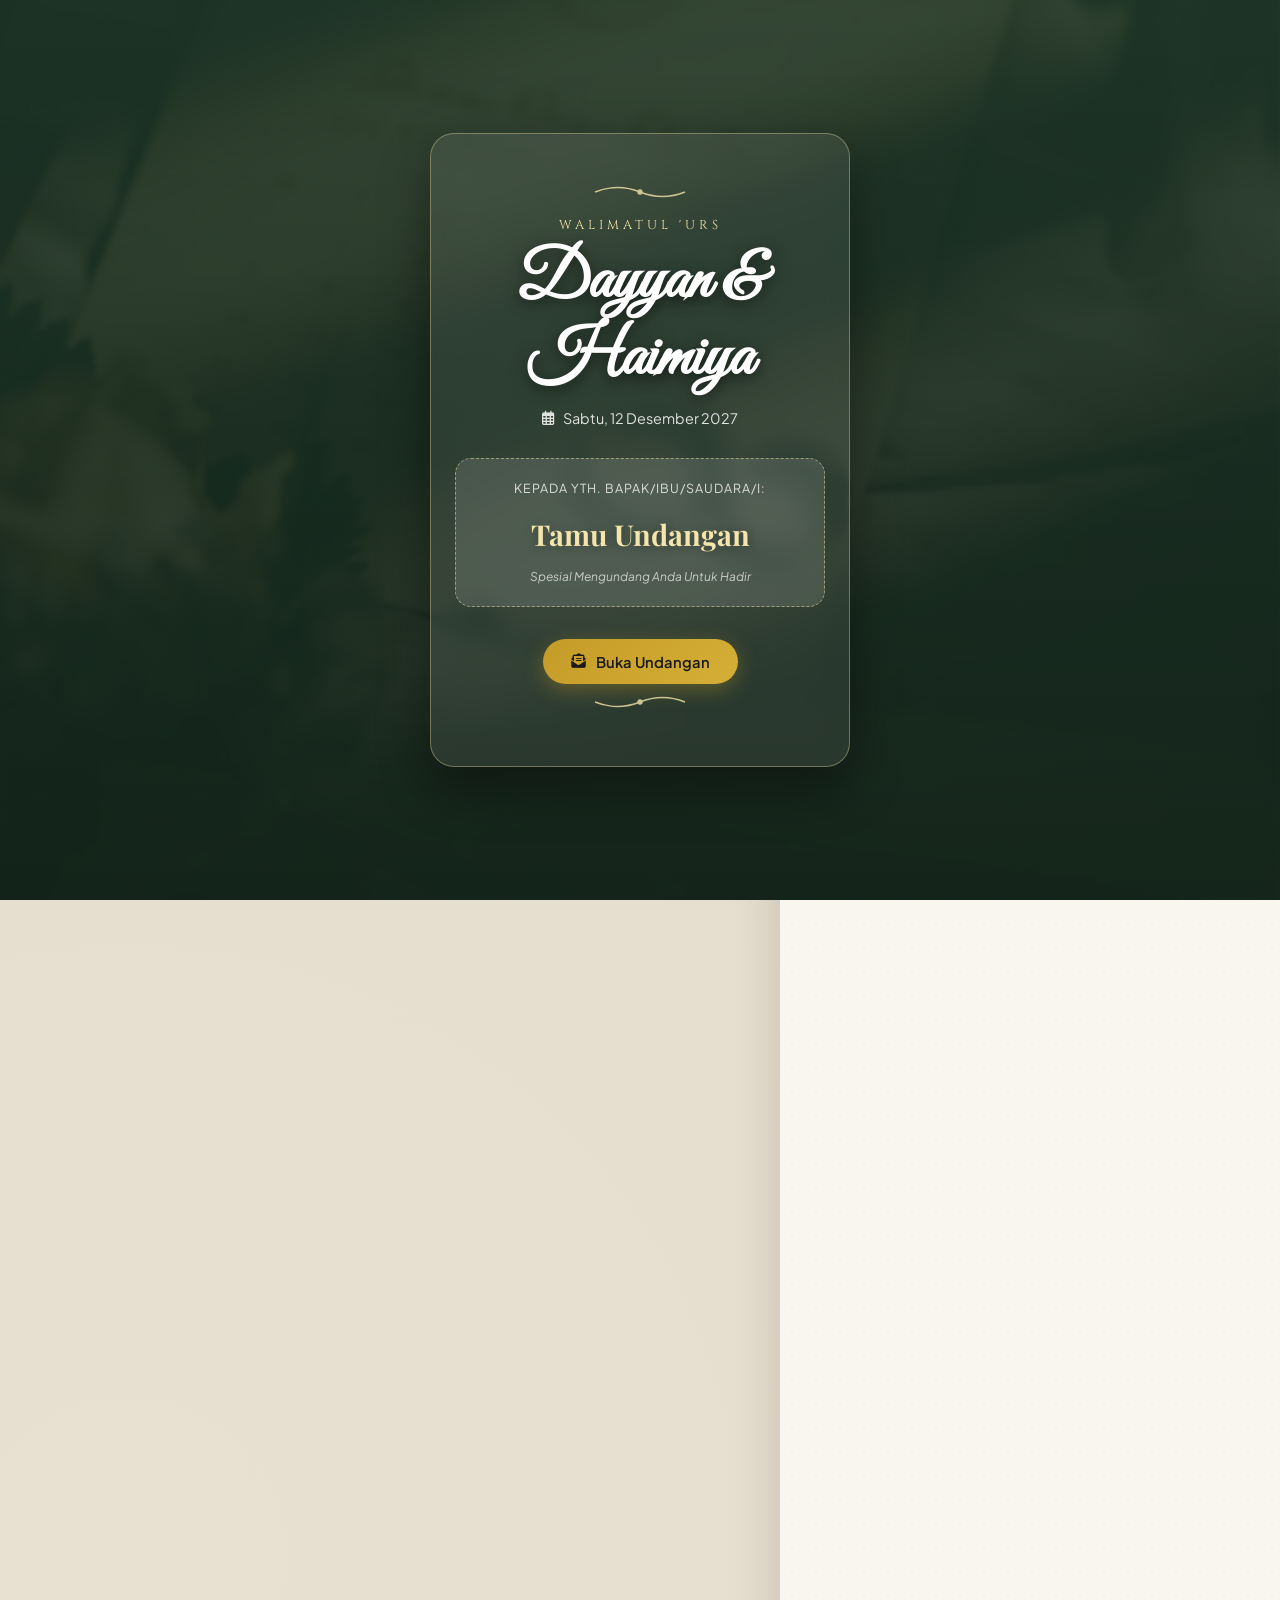
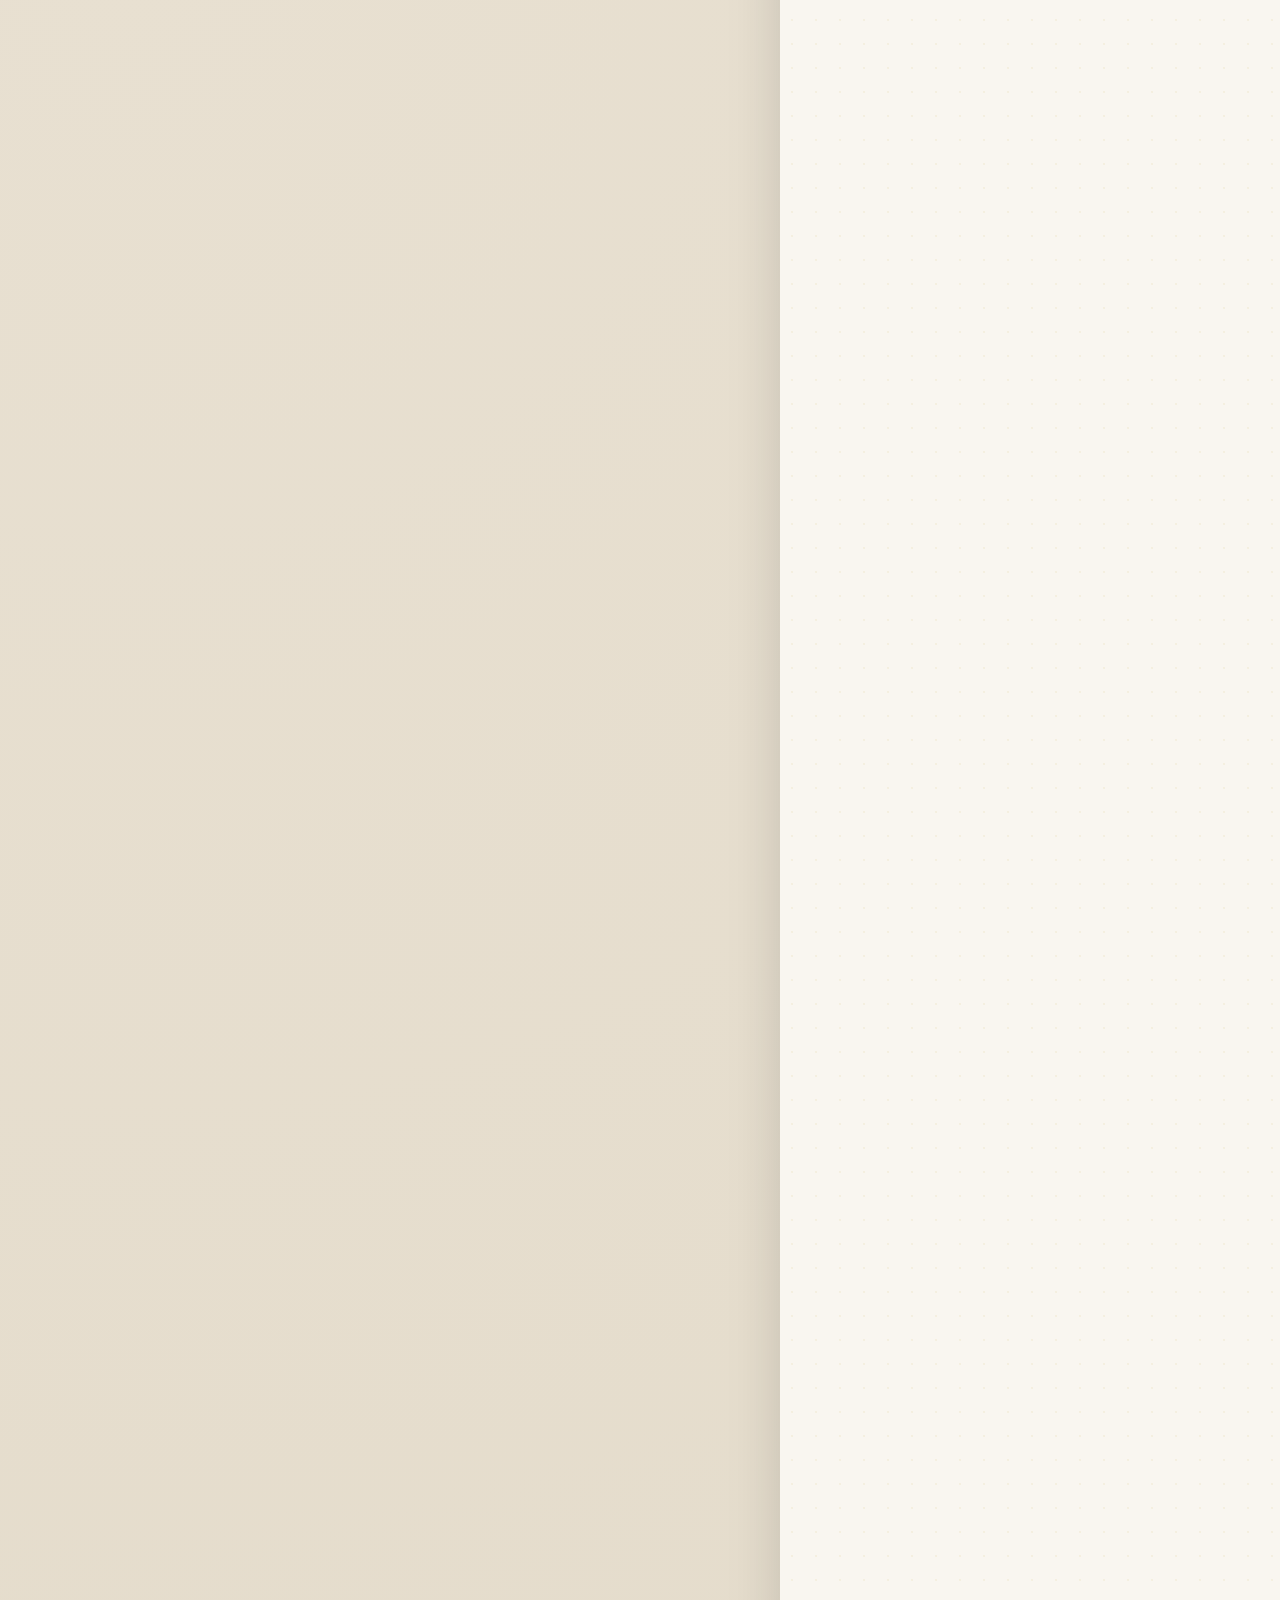
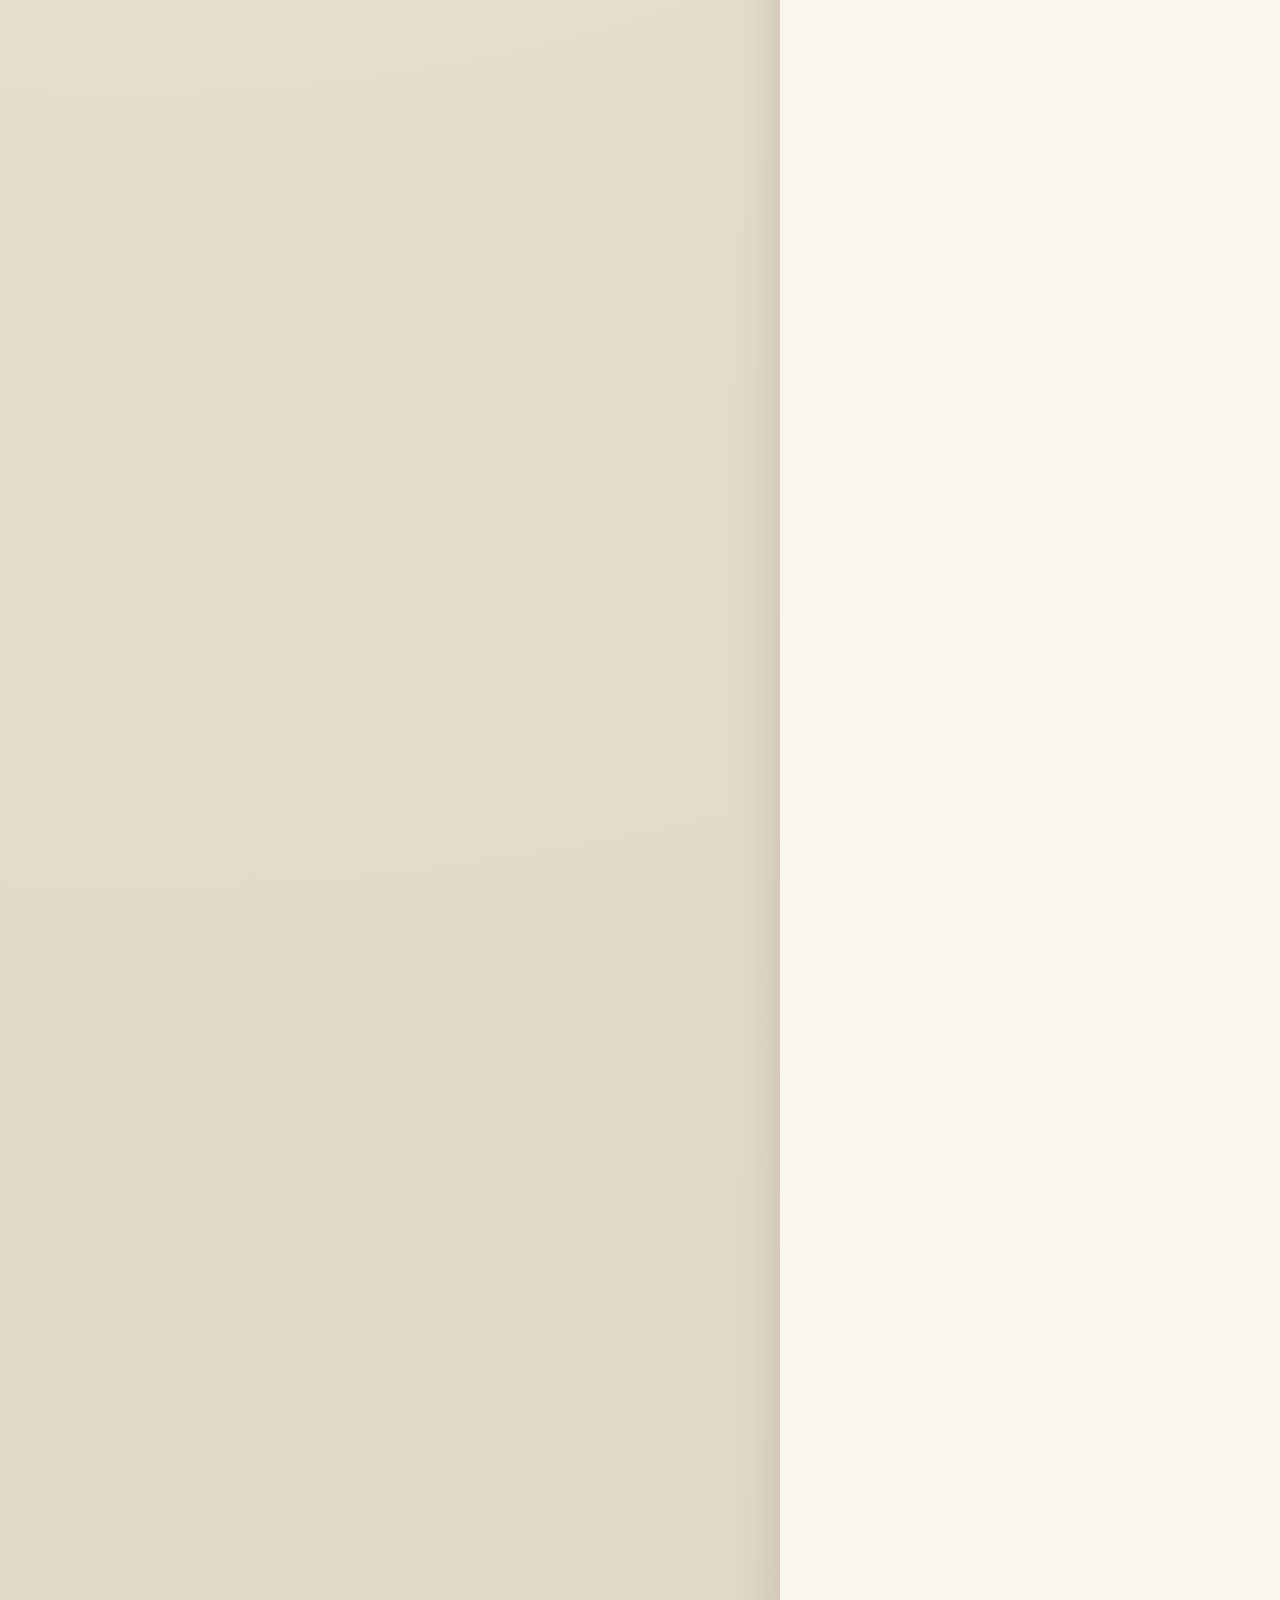
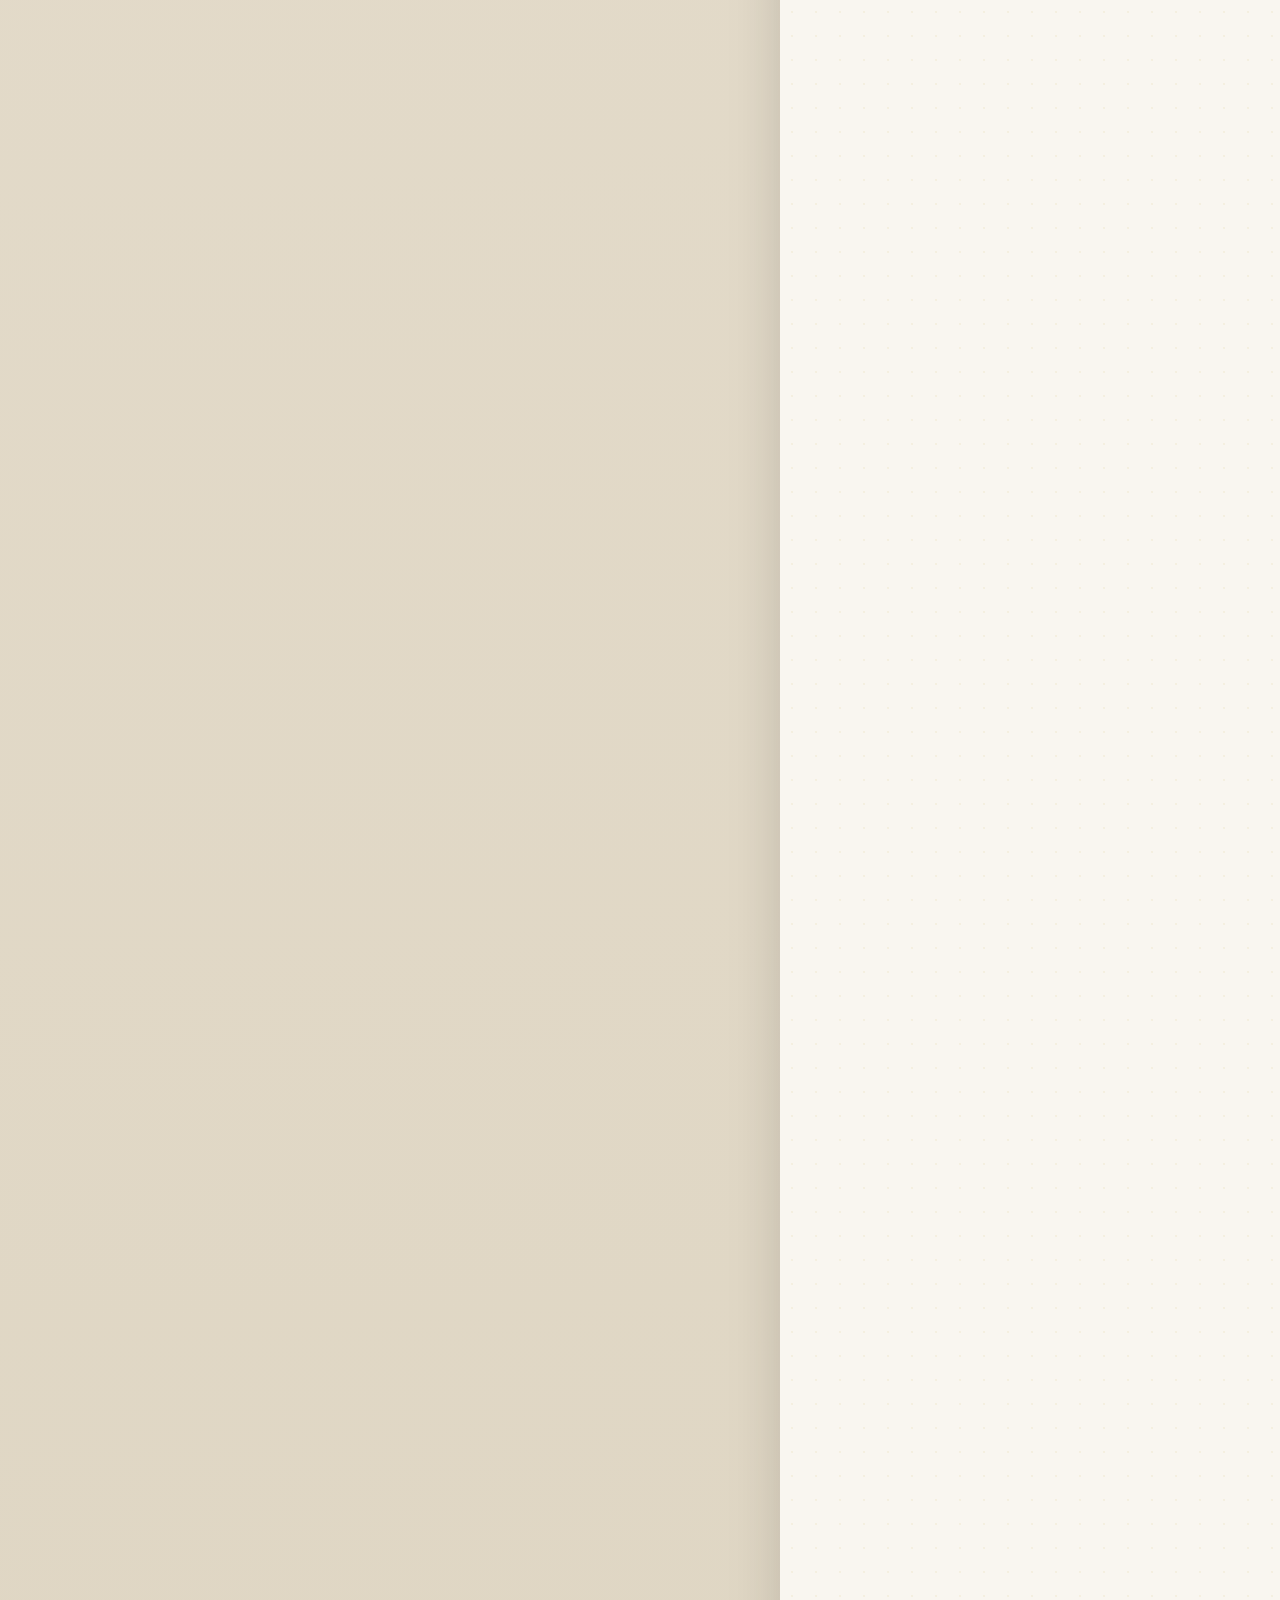
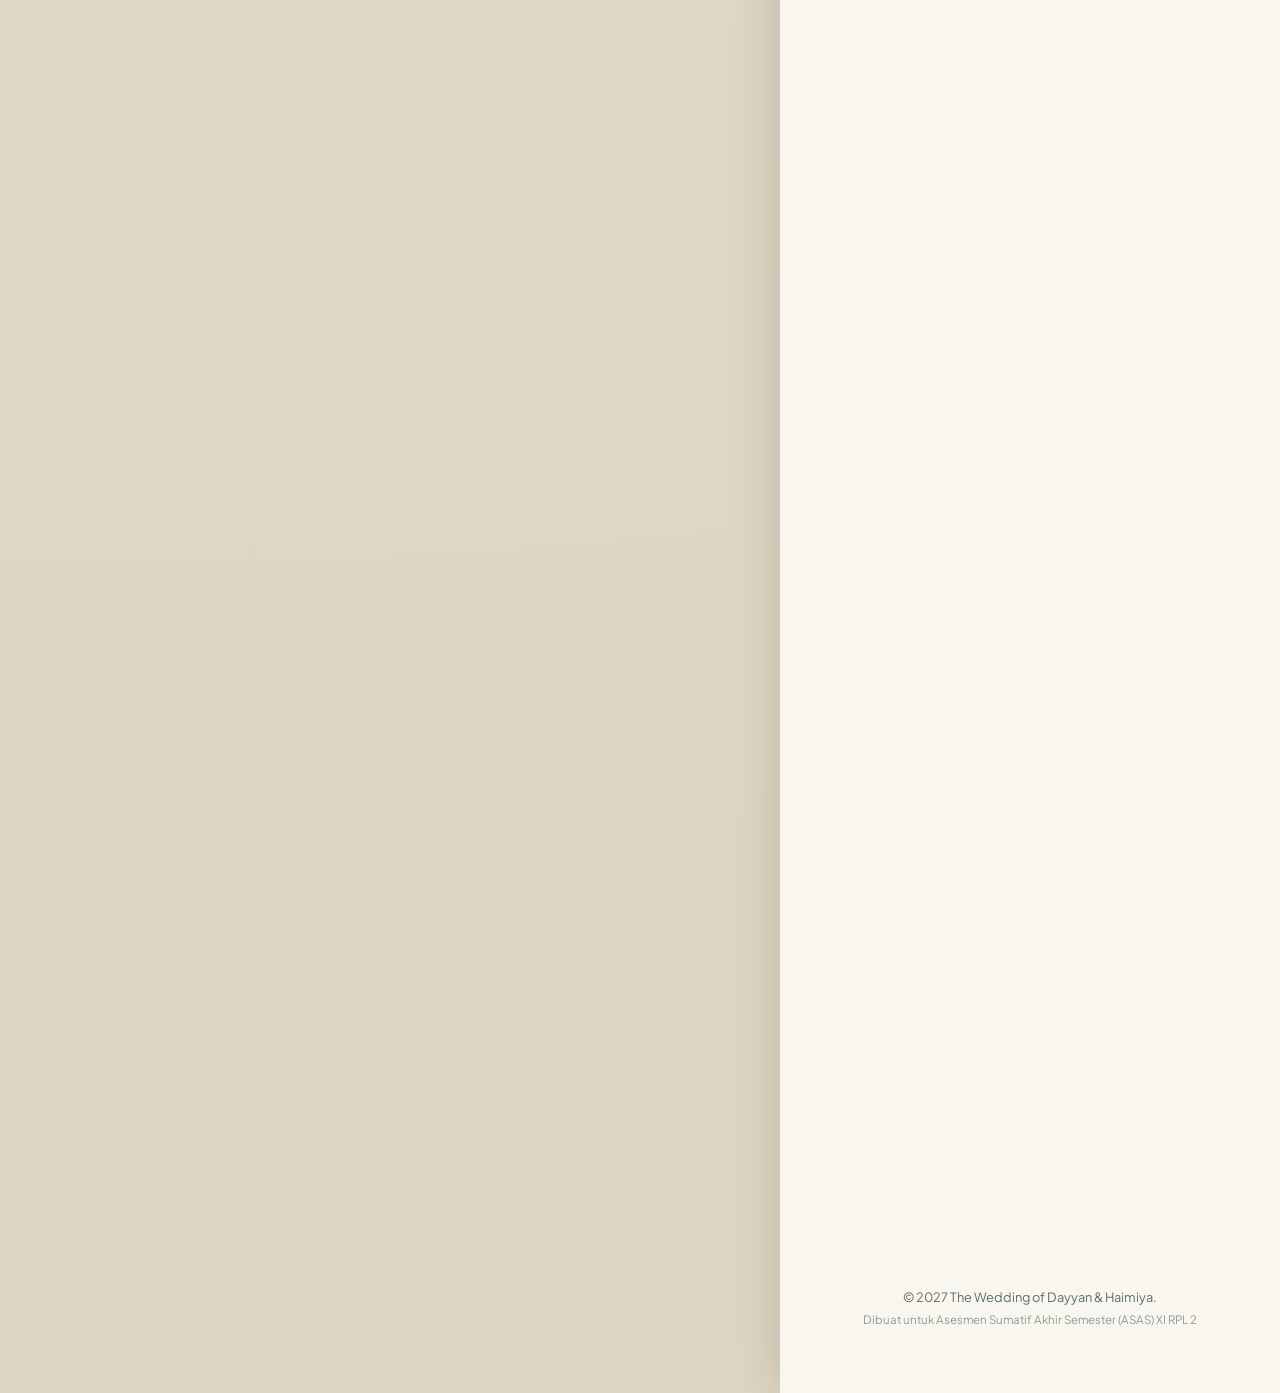
==== index.html @ 53684c76 "feat(html): migrasi index.html ke root, perbaikan sintaks komentar head, sinkronisasi nama mempelai " ====
<!DOCTYPE html>
<html lang="id">
<head>
  <meta charset="UTF-8">
  <meta name="viewport" content="width=device-width, initial-scale=1.0, maximum-scale=5.0">
  <meta name="description" content="Undangan Pernikahan Digital Dayyan & Haimiya - Sabtu, 12 Desember 2027">
  <meta name="theme-color" content="#2D4A3E">
  <meta property="og:type" content="website">
  <meta property="og:title" content="The Wedding of Dayyan & Haimiya">
  <meta property="og:description" content="Tanpa mengurangi rasa hormat, kami mengundang Bapak/Ibu/Saudara/i untuk menghadiri pernikahan kami.">
  <meta property="og:image" content="images/couple.jpg">

  <title>The Wedding of Dayyan & Haimiya</title>

  <!-- Google Fonts -->
  <link rel="preconnect" href="https://fonts.googleapis.com">
  <link rel="preconnect" href="https://fonts.gstatic.com" crossorigin>
  <link href="https://fonts.googleapis.com/css2?family=Cinzel:wght@500;600;700;800&family=Great+Vibes&family=Playfair+Display:ital,wght@0,400;0,600;0,700;1,400&family=Plus+Jakarta+Sans:wght@300;400;500;600;700&display=swap" rel="stylesheet">
  <link rel="stylesheet" href="https://cdnjs.cloudflare.com/ajax/libs/font-awesome/6.5.1/css/all.min.css" integrity="sha512-DTOQO9RWCH3ppGqcWaEA1BIZOC6xxalwEsw9c2QQeAIftl+Vegovlnee1c9QX4TctnWMn13TZye+giMm8e2LwA==" crossorigin="anonymous" referrerpolicy="no-referrer" />

  <link rel="stylesheet" href="style.css">
</head>
<body class="no-scroll">

  <!-- Background Music with Multiple Sources for Maximum Compatibility -->
  <audio id="bg-music" preload="auto" loop>
    <source src="audio/I Need a Love Story.mp3" type="audio/mpeg">
    <source src="audio/wedding-song.mp3" type="audio/mpeg">
  </audio>
  <button id="music-toggle" class="floating-music-btn" aria-label="Toggle Musik Latar" title="Putar / Hentikan Musik">
    <div class="music-disc" id="music-disc">
      <i class="fa-solid fa-compact-disc disc-icon"></i>
    </div>
    <span class="music-status-icon"><i class="fa-solid fa-play" id="music-icon-state"></i></span>
  </button>

  <div id="toast" class="toast-container" role="alert" aria-live="polite">
    <div class="toast-content">
      <i class="fa-solid fa-circle-check toast-icon"></i>
      <span id="toast-message">Nomor rekening berhasil disalin!</span>
    </div>
  </div>

  <section id="hero-cover" class="hero-cover">
    <div class="hero-cover-overlay"></div>
    <div class="hero-cover-content">
      <div class="floral-ornament top-ornament">
        <svg viewBox="0 0 100 20" class="ornament-svg">
          <path d="M0,10 Q25,0 50,10 Q75,20 100,10" fill="none" stroke="currentColor" stroke-width="1.5" />
          <circle cx="50" cy="10" r="3" fill="currentColor" />
        </svg>
      </div>

      <p class="hero-subtitle">WALIMATUL 'URS</p>
      <h1 class="hero-title">Dayyan &amp; Haimiya</h1>
      <p class="hero-date"><i class="fa-regular fa-calendar-days"></i> Sabtu, 12 Desember 2027</p>

      <div class="guest-card">
        <p class="guest-label">Kepada Yth. Bapak/Ibu/Saudara/i:</p>
        <!-- NAMA TAMU -->
        <div class="guest-name-wrapper">
          <h2 id="guest-name" class="guest-name">Tamu Undangan</h2>
        </div>
        <p class="guest-note">Spesial Mengundang Anda Untuk Hadir</p>
      </div>

      <button id="btn-open-invitation" class="btn-primary pulse-btn">
        <i class="fa-solid fa-envelope-open-text"></i>
        <span>Buka Undangan</span>
      </button>

      <div class="floral-ornament bottom-ornament">
        <svg viewBox="0 0 100 20" class="ornament-svg">
          <path d="M0,10 Q25,20 50,10 Q75,0 100,10" fill="none" stroke="currentColor" stroke-width="1.5" />
          <circle cx="50" cy="10" r="3" fill="currentColor" />
        </svg>
      </div>
    </div>
  </section>

  <div class="main-layout">
    
    <!-- DESKTOP BACKGROUND DECORATION -->
    <aside class="desktop-side-banner" aria-hidden="true">
      <div class="side-banner-content">
        <span class="banner-badge">Official Invitation</span>
        <h2>Dayyan &amp; Haimiya</h2>
        <p class="banner-quote">"Dan di antara tanda-tanda kebesaran-Nya ialah Dia menciptakan pasangan-pasangan untukmu dari jenismu sendiri..."</p>
        <div class="banner-date">12 . 12 . 2027</div>
      </div>
    </aside>

    <main class="invitation-container" id="invitation-app">

      <section class="section intro-section animate-on-scroll" id="intro">
        <div class="card-glass intro-card text-center">
          <div class="badge-pill">The Wedding Celebration</div>
          <h2 class="couple-display-title">Dayyan &amp; Haimiya</h2>
          <div class="couple-main-photo-frame">
            <img src="images/couple.jpg" alt="Dayyan dan Haimiya" class="couple-main-photo" loading="lazy">
          </div>
          <p class="intro-date">Sabtu, 12 Desember 2027 &bull; Bandung, Jawa Barat</p>
        </div>
      </section>

      <section class="section quran-section animate-on-scroll" id="quote">
        <div class="card-glass text-center">
          <div class="bismillah-svg">
            <svg viewBox="0 0 400 80" class="svg-bismillah">
              <text x="50%" y="55%" text-anchor="middle" font-family="'Cinzel', serif" font-size="28" fill="currentColor">بِسْمِ اللَّهِ الرَّحْمَٰنِ الرَّحِيمِ</text>
            </svg>
          </div>
          <blockquote class="quran-quote">
            "Dan di antara tanda-tanda (kebesaran)-Nya ialah Dia menciptakan pasangan-pasangan untukmu dari jenismu sendiri, agar kamu cenderung dan merasa tenteram kepadanya, dan Dia menjadikan di antaramu rasa kasih dan sayang. Sungguh, pada yang demikian itu benar-benar terdapat tanda-tanda bagi kaum yang berpikir."
          </blockquote>
          <cite class="quran-surah">&mdash; QS. Ar-Rum: 21 &mdash;</cite>
        </div>
      </section>

      <!-- ==========================================
           PROFIL MEMPELAI (THE COUPLE)
      =========================================== -->
      <section class="section couple-section animate-on-scroll" id="couple">
        <div class="section-heading text-center">
          <span class="sub-heading">Mempelai Berbahagia</span>
          <h2 class="section-title">Groom &amp; Bride</h2>
          <div class="gold-divider"><span>❤</span></div>
          <p class="section-desc">Dengan memohon rahmat dan ridho Allah SWT, kami bermaksud menyelenggarakan pernikahan kami:</p>
        </div>

        <div class="couple-cards-wrapper">
          <!-- MEMPELAI PRIA -->
          <div class="card-glass couple-profile-card animate-on-scroll">
            <div class="profile-photo-circle">
              <img src="images/groom.jpg" alt="Dayyan Nafi Zafir Rusman" loading="lazy">
            </div>
            <h3 class="profile-name">Dayyan Nafi Zafir Rusman</h3>
            <p class="profile-parents">
              Putra sulung dari:<br>
              <strong>Bpk. Bambang Hermawan</strong> &amp;<br>
              <strong>Ibu Sri Wahyuni</strong>
            </p>
            <a href="https://instagram.com" target="_blank" rel="noopener noreferrer" class="social-link" title="Instagram Groom">
              <i class="fa-brands fa-instagram"></i> @dayyanpratama
            </a>
          </div>

          <!-- DIVIDER AMPERSAND -->
          <div class="couple-ampersand">&amp;</div>

          <!-- MEMPELAI WANITA -->
          <div class="card-glass couple-profile-card animate-on-scroll">
            <div class="profile-photo-circle">
              <img src="images/bride.jpg" alt="Haimiya Mio" loading="lazy">
            </div>
            <h3 class="profile-name">Haimiya Mio</h3>
            <p class="profile-parents">
              Putri kedua dari:<br>
              <strong>Bpk. Irwan Santoso</strong> &amp;<br>
              <strong>Ibu Maya Lestari</strong>
            </p>
            <a href="https://instagram.com" target="_blank" rel="noopener noreferrer" class="social-link" title="Instagram Bride">
              <i class="fa-brands fa-instagram"></i> @haimiya_mio
            </a>
          </div>
        </div>
      </section>

      <!-- ===============================================================
           FITUR 2: INFORMASI ACARA & HITUNG MUNDUR (COUNTDOWN TIMER)
      ================================================================ -->
      <section class="section event-section animate-on-scroll" id="event">
        <div class="section-heading text-center">
          <span class="sub-heading">Save The Date</span>
          <h2 class="section-title">Rangkaian Acara</h2>
          <div class="gold-divider"><span>❖</span></div>
          <p class="section-desc">Insya Allah acara pernikahan kami akan diselenggarakan pada:</p>
        </div>

        <!-- COUNTDOWN TIMER CONTAINER -->
        <div class="countdown-container card-glass animate-on-scroll">
          <p class="countdown-heading"><i class="fa-regular fa-clock"></i> Menghitung Hari Menuju Hari Bahagia</p>
          <div class="countdown-grid" id="countdown-timer" data-target-date="2027-12-12T08:00:00+07:00">
            <div class="countdown-box">
              <span class="countdown-number" id="days">00</span>
              <span class="countdown-label">Hari</span>
            </div>
            <div class="countdown-box">
              <span class="countdown-number" id="hours">00</span>
              <span class="countdown-label">Jam</span>
            </div>
            <div class="countdown-box">
              <span class="countdown-number" id="minutes">00</span>
              <span class="countdown-label">Menit</span>
            </div>
            <div class="countdown-box">
              <span class="countdown-number" id="seconds">00</span>
              <span class="countdown-label">Detik</span>
            </div>
          </div>
          <!-- BUTTON SIMPAN KE KALENDER -->
          <div class="calendar-actions">
            <a id="btn-google-calendar" href="https://calendar.google.com/calendar/render?action=TEMPLATE&text=The+Wedding+of+Dayyan+%26+Haimiya&dates=20271212T010000Z/20271212T080000Z&details=Undangan+Pernikahan+Dayyan+dan+Haimiya+Mio.+Bertempat+di+Grand+Ballroom+Grand+Pacific+Hotel,+Bandung.&location=Grand+Pacific+Hotel,+Bandung" target="_blank" rel="noopener noreferrer" class="btn-secondary">
              <i class="fa-brands fa-google"></i> Simpan ke Google Calendar
            </a>
            <button id="btn-ics-calendar" class="btn-outline">
              <i class="fa-regular fa-calendar-plus"></i> Unduh File Kalender (.ics)
            </button>
          </div>
        </div>

        <!-- EVENT CARDS (AKAD & RESEPSI) -->
        <div class="event-cards-grid">
          <!-- AKAD NIKAH -->
          <div class="card-glass event-card animate-on-scroll">
            <div class="event-badge"><i class="fa-solid fa-ring"></i> Akad Nikah</div>
            <div class="event-time-row">
              <div class="event-day-box">
                <span class="day-name">SABTU</span>
                <span class="day-number">12</span>
                <span class="day-month">DESEMBER 2027</span>
              </div>
            </div>
            <div class="event-detail-item">
              <i class="fa-regular fa-clock"></i>
              <p>Pukul 08.00 - 10.00 WIB</p>
            </div>
            <div class="event-detail-item">
              <i class="fa-solid fa-location-dot"></i>
              <div>
                <strong>Masjid Agung Al-Ukhuwah</strong>
                <p>Jl. Wastukencana No. 27, Babakan Ciamis, Sumur Bandung, Kota Bandung</p>
              </div>
            </div>
            <div class="event-tag">Khusus Keluarga &amp; Tamu Terdekat</div>
          </div>

          <!-- RESEPSI PERNIKAHAN -->
          <div class="card-glass event-card animate-on-scroll">
            <div class="event-badge highlight"><i class="fa-solid fa-champagne-glasses"></i> Resepsi Pernikahan</div>
            <div class="event-time-row">
              <div class="event-day-box">
                <span class="day-name">SABTU</span>
                <span class="day-number">12</span>
                <span class="day-month">DESEMBER 2027</span>
              </div>
            </div>
            <div class="event-detail-item">
              <i class="fa-regular fa-clock"></i>
              <p>Pukul 11.00 - 15.00 WIB</p>
            </div>
            <div class="event-detail-item">
              <i class="fa-solid fa-location-dot"></i>
              <div>
                <strong>Grand Ballroom Grand Pacific Hotel</strong>
                <p>Jl. Pasir Kaliki No. 100, Pasir Kaliki, Cicendo, Kota Bandung</p>
              </div>
            </div>
            <div class="event-tag">Sesi Terbuka Untuk Seluruh Tamu Undangan</div>
          </div>
        </div>
      </section>

      <!-- ===============================================================
           FITUR 3: NAVIGASI LOKASI GOOGLE MAPS
      ================================================================ -->
      <section class="section maps-section animate-on-scroll" id="location">
        <div class="section-heading text-center">
          <span class="sub-heading">Denah &amp; Arah</span>
          <h2 class="section-title">Lokasi Acara</h2>
          <div class="gold-divider"><span>📍</span></div>
          <p class="section-desc">Grand Pacific Hotel Bandung</p>
        </div>

        <div class="card-glass map-wrapper animate-on-scroll">
          <div class="map-responsive-container">
            <iframe 
              src="https://www.google.com/maps/embed?pb=!1m18!1m12!1m3!1d3960.898863695277!2d107.59918737499645!3d-6.902700593096606!2m3!1f0!2f0!3f0!3m2!1i1024!2i768!4f13.1!3m3!1m2!1s0x2e68e64177b94963%3A0xe543e573a65499bc!2sGrand%20Pacific%20Hotel%20Bandung!5e0!3m2!1sid!2sid!4v1700000000000!5m2!1sid!2sid" 
              width="100%" 
              height="300" 
              style="border:0;" 
              allowfullscreen="" 
              loading="lazy" 
              referrerpolicy="no-referrer-when-downgrade"
              title="Peta Lokasi Pernikahan Dayyan & Haimiya">
            </iframe>
          </div>
          <div class="map-button-group text-center">
            <a href="https://maps.google.com/?q=Grand+Pacific+Hotel+Bandung" target="_blank" rel="noopener noreferrer" class="btn-primary">
              <i class="fa-solid fa-map-location-dot"></i> Buka Google Maps Langsung
            </a>
            <p class="map-notice"><i class="fa-solid fa-circle-info"></i> Tersedia area parkir luas dan layanan valet di lokasi gedung.</p>
          </div>
        </div>
      </section>

      <!-- ===============================================================
           FITUR 4: GALERI FOTO & SCROLL ANIMATION + LIGHTBOX
      ================================================================ -->
      <section class="section gallery-section animate-on-scroll" id="gallery">
        <div class="section-heading text-center">
          <span class="sub-heading">Momen Bahagia Kami</span>
          <h2 class="section-title">Galeri Foto</h2>
          <div class="gold-divider"><span>📸</span></div>
          <p class="section-desc">Koleksi potret perjalanan kasih kami berdua</p>
        </div>

        <!-- GALLERY GRID (MINIMAL 4 FOTO, KITA SEDIAKAN 6 FOTO ESTETIK) -->
        <div class="gallery-grid">
          <div class="gallery-item animate-on-scroll" data-index="0" data-caption="Pertemuan awal yang penuh makna">
            <img src="images/gallery1.jpg" alt="Galeri Foto 1" loading="lazy">
            <div class="gallery-overlay"><i class="fa-solid fa-magnifying-glass-plus"></i></div>
          </div>
          <div class="gallery-item animate-on-scroll" data-index="1" data-caption="Tawa ceria bersama di bawah langit senja">
            <img src="images/gallery2.jpg" alt="Galeri Foto 2" loading="lazy">
            <div class="gallery-overlay"><i class="fa-solid fa-magnifying-glass-plus"></i></div>
          </div>
          <div class="gallery-item animate-on-scroll" data-index="2" data-caption="Menjalin komitmen menuju masa depan bersama">
            <img src="images/gallery3.jpg" alt="Galeri Foto 3" loading="lazy">
            <div class="gallery-overlay"><i class="fa-solid fa-magnifying-glass-plus"></i></div>
          </div>
          <div class="gallery-item animate-on-scroll" data-index="3" data-caption="Hari bahagia di pelataran kenangan indah">
            <img src="images/gallery4.jpg" alt="Galeri Foto 4" loading="lazy">
            <div class="gallery-overlay"><i class="fa-solid fa-magnifying-glass-plus"></i></div>
          </div>
          <div class="gallery-item animate-on-scroll" data-index="4" data-caption="Saling melengkapi dalam setiap langkah cita">
            <img src="images/gallery5.jpg" alt="Galeri Foto 5" loading="lazy">
            <div class="gallery-overlay"><i class="fa-solid fa-magnifying-glass-plus"></i></div>
          </div>
          <div class="gallery-item animate-on-scroll" data-index="5" data-caption="Menuju ikrar suci pernikahan seumur hidup">
            <img src="images/gallery6.jpg" alt="Galeri Foto 6" loading="lazy">
            <div class="gallery-overlay"><i class="fa-solid fa-magnifying-glass-plus"></i></div>
          </div>
        </div>
      </section>

      <!-- LIGHTBOX MODAL POPUP -->
      <div id="lightbox" class="lightbox-modal" aria-hidden="true" role="dialog">
        <button id="lightbox-close" class="lightbox-close-btn" aria-label="Tutup Galeri">&times;</button>
        <button id="lightbox-prev" class="lightbox-nav-btn prev" aria-label="Foto Sebelumnya">&#10094;</button>
        <button id="lightbox-next" class="lightbox-nav-btn next" aria-label="Foto Selanjutnya">&#10095;</button>
        <div class="lightbox-content">
          <img id="lightbox-img" src="" alt="Pratinjau Foto Galeri">
          <p id="lightbox-caption" class="lightbox-caption"></p>
          <div id="lightbox-counter" class="lightbox-counter">1 / 6</div>
        </div>
      </div>

      <!-- ===============================================================
           FITUR 3: AMPLOP DIGITAL / TANDA KASIH (COPY TO CLIPBOARD)
      ================================================================ -->
      <section class="section gift-section animate-on-scroll" id="gift">
        <div class="section-heading text-center">
          <span class="sub-heading">Tanda Kasih</span>
          <h2 class="section-title">Amplop Digital</h2>
          <div class="gold-divider"><span>🎁</span></div>
          <p class="section-desc">Doa restu Anda merupakan karunia terindah bagi kami. Namun jika Anda ingin memberikan hadiah, kami menyediakan amplop digital di bawah ini:</p>
        </div>

        <div class="gift-cards-container">
          <!-- REKENING BANK BCA -->
          <div class="card-glass bank-card animate-on-scroll">
            <div class="bank-header">
              <span class="bank-name">BANK BCA</span>
              <i class="fa-solid fa-credit-card bank-icon"></i>
            </div>
            <div class="bank-body">
              <div class="account-number-wrapper">
                <span class="account-label">Nomor Rekening:</span>
                <span class="account-number" id="acc-bca">7720183921</span>
              </div>
              <p class="account-holder">a.n. Dayyan Nafi Zafir Rusman</p>
              <button class="btn-copy" data-clipboard-target="#acc-bca" data-label="Rekening BCA">
                <i class="fa-regular fa-copy"></i> Salin Nomor Rekening
              </button>
            </div>
          </div>

          <!-- REKENING BANK MANDIRI -->
          <div class="card-glass bank-card animate-on-scroll">
            <div class="bank-header">
              <span class="bank-name">BANK MANDIRI</span>
              <i class="fa-solid fa-credit-card bank-icon"></i>
            </div>
            <div class="bank-body">
              <div class="account-number-wrapper">
                <span class="account-label">Nomor Rekening:</span>
                <span class="account-number" id="acc-mandiri">1310029384756</span>
              </div>
              <p class="account-holder">a.n. Haimiya Mio</p>
              <button class="btn-copy" data-clipboard-target="#acc-mandiri" data-label="Rekening Mandiri">
                <i class="fa-regular fa-copy"></i> Salin Nomor Rekening
              </button>
            </div>
          </div>

          <!-- KIRIM KADO FISIK -->
          <div class="card-glass bank-card animate-on-scroll">
            <div class="bank-header">
              <span class="bank-name">KIRIM KADO FISIK</span>
              <i class="fa-solid fa-box-open bank-icon"></i>
            </div>
            <div class="bank-body">
              <div class="account-number-wrapper">
                <span class="account-label">Alamat Penerima:</span>
                <p class="account-number text-small" id="acc-address">Jl. Flamboyan Regency No. 24, Sukajadi, Kota Bandung, Jawa Barat 40161 (Penerima: Dayyan & Haimiya / 0812-3456-7890)</p>
              </div>
              <button class="btn-copy" data-clipboard-target="#acc-address" data-label="Alamat Kado">
                <i class="fa-regular fa-copy"></i> Salin Alamat Pengiriman
              </button>
            </div>
          </div>
        </div>
      </section>

      <!-- ===============================================================
           FITUR 5: FORMULIR RSVP & BUKU TAMU PERSISTEN (LOCALSTORAGE)
      ================================================================ -->
      <section class="section rsvp-section animate-on-scroll" id="rsvp">
        <div class="section-heading text-center">
          <span class="sub-heading">Konfirmasi &amp; Doa</span>
          <h2 class="section-title">RSVP &amp; Buku Tamu</h2>
          <div class="gold-divider"><span>✍</span></div>
          <p class="section-desc">Mohon konfirmasi kehadiran Anda demi kenyamanan bersama</p>
        </div>

        <!-- FORM KONFIRMASI KEHADIRAN -->
        <div class="card-glass rsvp-form-card animate-on-scroll">
          <form id="rsvp-form" class="rsvp-form">
            <div class="form-group">
              <label for="rsvp-name"><i class="fa-solid fa-user"></i> Nama Tamu <span class="required">*</span></label>
              <input type="text" id="rsvp-name" name="name" class="form-input" placeholder="Masukkan nama Anda..." required>
            </div>

            <div class="form-group">
              <label><i class="fa-solid fa-clipboard-check"></i> Konfirmasi Kehadiran <span class="required">*</span></label>
              <div class="attendance-options">
                <label class="attendance-radio">
                  <input type="radio" name="attendance" value="Hadir" checked>
                  <span class="radio-badge badge-hadir"><i class="fa-solid fa-check"></i> Hadir</span>
                </label>
                <label class="attendance-radio">
                  <input type="radio" name="attendance" value="Tidak Hadir">
                  <span class="radio-badge badge-tidak"><i class="fa-solid fa-xmark"></i> Tidak Hadir</span>
                </label>
                <label class="attendance-radio">
                  <input type="radio" name="attendance" value="Masih Ragu">
                  <span class="radio-badge badge-ragu"><i class="fa-solid fa-question"></i> Masih Ragu</span>
                </label>
              </div>
            </div>

            <div class="form-group">
              <label for="rsvp-guests"><i class="fa-solid fa-users"></i> Jumlah Hadir</label>
              <select id="rsvp-guests" name="guests" class="form-input">
                <option value="1">1 Orang</option>
                <option value="2">2 Orang</option>
                <option value="3">3 Orang</option>
                <option value="4">4 Orang atau lebih</option>
              </select>
            </div>

            <div class="form-group">
              <label for="rsvp-message"><i class="fa-solid fa-comment-dots"></i> Doa &amp; Ucapan Selamat <span class="required">*</span></label>
              <textarea id="rsvp-message" name="message" class="form-input" rows="4" placeholder="Tuliskan ucapan dan doa terbaik Anda untuk kedua mempelai..." required></textarea>
            </div>

            <button type="submit" id="btn-submit-rsvp" class="btn-primary w-100">
              <i class="fa-solid fa-paper-plane"></i> Kirim Konfirmasi &amp; Ucapan
            </button>
          </form>
        </div>

        <!-- BUKU TAMU / DAFTAR UCAPAN PERSISTEN -->
        <div class="guestbook-container card-glass animate-on-scroll">
          <div class="guestbook-header">
            <h3><i class="fa-solid fa-book-open"></i> Buku Tamu &amp; Doa Restu</h3>
            <div class="guestbook-stats">
              <span id="total-wishes-badge" class="stats-pill"><i class="fa-solid fa-envelope"></i> 0 Ucapan</span>
              <span id="total-attending-badge" class="stats-pill attend"><i class="fa-solid fa-user-check"></i> 0 Hadir</span>
            </div>
          </div>

          <!-- LIST UCAPAN (DIMUAT DAN DIRENDER OLEH JAVASCRIPT) -->
          <div id="wishes-list" class="wishes-list" role="feed" aria-live="polite">
            <!-- Item ucapan akan di-inject lewat JavaScript -->
          </div>
        </div>
      </section>

      <!-- ==========================================
           PENUTUP & DOA KELUARGA
      =========================================== -->
      <section class="section closing-section animate-on-scroll text-center" id="closing">
        <div class="card-glass">
          <div class="floral-ornament">
            <svg viewBox="0 0 100 20" class="ornament-svg">
              <path d="M0,10 Q25,0 50,10 Q75,20 100,10" fill="none" stroke="currentColor" stroke-width="1.5" />
              <circle cx="50" cy="10" r="3" fill="currentColor" />
            </svg>
          </div>
          <p class="closing-text">
            Merupakan suatu kehormatan dan kebahagiaan bagi kami sekeluarga, apabila Bapak/Ibu/Saudara/i berkenan hadir dan memberikan doa restu kepada kedua mempelai.
          </p>
          <p class="closing-salam">Wassalamu'alaikum Warahmatullahi Wabarakatuh</p>
          <div class="closing-family">
            <p>Kami yang berbahagia,</p>
            <h3 class="closing-couple-name">Dayyan &amp; Haimiya</h3>
            <p class="family-names">Beserta Seluruh Keluarga Besar Kedua Mempelai</p>
          </div>
        </div>
      </section>


      <footer class="invitation-footer text-center">
        <p>&copy; 2027 The Wedding of Dayyan &amp; Haimiya.</p>
        <p class="sub-footer">Dibuat untuk Asesmen Sumatif Akhir Semester (ASAS) XI RPL 2</p>
      </footer>

    </main>
  </div>

  <script src="script.js"></script>
</body>
</html>
---- style.css ----
/* ==========================================================================
   THE WEDDING OF DAYYAN & AMANDA - STYLESHEET
   Desain: Mobile-First, Modern Luxury Emerald & Champagne Gold
   Untuk: Asesmen Sumatif Akhir Semester (ASAS) XI RPL 2
   ========================================================================== */

/* --------------------------------------------------------------------------
   1. CSS VARIABLES (DESIGN TOKENS)
   -------------------------------------------------------------------------- */
:root {
  --color-primary: #1e392a;        /* Deep Emerald Green */
  --color-primary-light: #2c4f3b;  /* Forest Sage */
  --color-secondary: #c59b27;      /* Warm Champagne Gold */
  --color-gold-light: #f3e5ab;     /* Light Shimmer Gold */
  --color-gold-dark: #997300;      /* Dark Bronze Gold */
  --color-bg-base: #f9f6f0;        /* Ivory Cream Warm */
  --color-bg-card: rgba(255, 255, 255, 0.88);
  --color-text-main: #232b2b;      /* Charcoal text */
  --color-text-muted: #5e6d65;     /* Muted sage gray */
  --color-accent-hadir: #15803d;   /* Emerald check */
  --color-accent-tidak: #b91c1c;   /* Crimson red */
  --color-accent-ragu: #b45309;    /* Warm amber */
  --color-border-gold: rgba(197, 155, 39, 0.35);

  --font-heading: 'Cinzel', 'Playfair Display', serif;
  --font-script: 'Great Vibes', cursive;
  --font-serif: 'Playfair Display', Georgia, serif;
  --font-sans: 'Plus Jakarta Sans', system-ui, -apple-system, sans-serif;

  --shadow-sm: 0 4px 12px rgba(0, 0, 0, 0.05);
  --shadow-md: 0 8px 24px rgba(30, 57, 42, 0.08);
  --shadow-lg: 0 16px 40px rgba(30, 57, 42, 0.14);
  --shadow-glow: 0 0 20px rgba(197, 155, 39, 0.4);

  --radius-sm: 10px;
  --radius-md: 16px;
  --radius-lg: 24px;
  --radius-full: 9999px;

  --transition-fast: 0.25s ease;
  --transition-normal: 0.4s cubic-bezier(0.16, 1, 0.3, 1);
  --transition-slow: 0.8s cubic-bezier(0.16, 1, 0.3, 1);
}

/* --------------------------------------------------------------------------
   2. GLOBAL RESET & BASE STYLES
   -------------------------------------------------------------------------- */
*, *::before, *::after {
  box-sizing: border-box;
  margin: 0;
  padding: 0;
}

html {
  scroll-behavior: smooth;
  -webkit-font-smoothing: antialiased;
  -moz-osx-font-smoothing: grayscale;
}

body {
  font-family: var(--font-sans);
  color: var(--color-text-main);
  background-color: #ede7dc;
  line-height: 1.6;
  overflow-x: hidden;
  position: relative;
}

body.no-scroll {
  overflow: hidden !important;
  height: 100vh !important;
}

img {
  max-width: 100%;
  height: auto;
  display: block;
}

a {
  color: inherit;
  text-decoration: none;
}

button, input, select, textarea {
  font-family: inherit;
}

.text-center {
  text-align: center;
}

.w-100 {
  width: 100%;
}

/* --------------------------------------------------------------------------
   3. DESKTOP & MOBILE WRAPPER ARCHITECTURE (MOBILE-FIRST)
   -------------------------------------------------------------------------- */
.main-layout {
  display: flex;
  justify-content: center;
  min-height: 100vh;
  position: relative;
  background: radial-gradient(circle at 10% 20%, #e8e0d1 0%, #ded5c2 90%);
}

/* Banner dekorasi di layar desktop (> 1024px) */
.desktop-side-banner {
  display: none;
}

@media (min-width: 1024px) {
  .desktop-side-banner {
    display: flex;
    flex: 1;
    align-items: center;
    justify-content: center;
    padding: 3rem;
    position: sticky;
    top: 0;
    height: 100vh;
    background: linear-gradient(135deg, rgba(30, 57, 42, 0.95), rgba(44, 79, 59, 0.92)), url('images/hero-bg.jpg') center/cover no-repeat;
    color: #fff;
    text-align: center;
  }

  .side-banner-content {
    max-width: 440px;
    padding: 2rem;
    border: 1px solid var(--color-border-gold);
    border-radius: var(--radius-lg);
    background: rgba(0, 0, 0, 0.25);
    backdrop-filter: blur(8px);
  }

  .banner-badge {
    display: inline-block;
    padding: 6px 18px;
    font-size: 0.75rem;
    letter-spacing: 3px;
    text-transform: uppercase;
    color: var(--color-gold-light);
    border: 1px solid var(--color-secondary);
    border-radius: var(--radius-full);
    margin-bottom: 1.5rem;
  }

  .side-banner-content h2 {
    font-family: var(--font-script);
    font-size: 4rem;
    color: #fff;
    margin-bottom: 1rem;
    text-shadow: 0 4px 15px rgba(0, 0, 0, 0.4);
  }

  .banner-quote {
    font-size: 0.95rem;
    font-style: italic;
    color: rgba(255, 255, 255, 0.85);
    line-height: 1.8;
    margin-bottom: 2rem;
  }

  .banner-date {
    font-family: var(--font-heading);
    letter-spacing: 6px;
    font-size: 1.25rem;
    color: var(--color-gold-light);
  }
}

/* Container utama undangan berformat Mobile-First (Max 480px) */
.invitation-container {
  width: 100%;
  max-width: 500px;
  background-color: var(--color-bg-base);
  min-height: 100vh;
  position: relative;
  box-shadow: 0 0 50px rgba(0, 0, 0, 0.15);
  padding: 1.5rem 1rem 3rem 1rem;
  background-image: radial-gradient(rgba(197, 155, 39, 0.08) 1px, transparent 1px);
  background-size: 24px 24px;
}

@media (min-width: 480px) {
  .invitation-container {
    padding: 2rem 1.5rem 4rem 1.5rem;
  }
}

/* --------------------------------------------------------------------------
   4. FITUR 1: COVER / HERO SAMPUL UNDANGAN (FULLSCREEN OVERLAY)
   -------------------------------------------------------------------------- */
.hero-cover {
  position: fixed;
  inset: 0;
  width: 100vw;
  height: 100vh;
  z-index: 9999;
  display: flex;
  align-items: center;
  justify-content: center;
  background: url('images/hero-bg.jpg') center/cover no-repeat;
  transition: transform 0.9s cubic-bezier(0.77, 0, 0.175, 1), opacity 0.8s ease;
  overflow: hidden;
}

.hero-cover.opened {
  transform: translateY(-100%);
  opacity: 0;
  pointer-events: none;
}

.hero-cover-overlay {
  position: absolute;
  inset: 0;
  background: linear-gradient(180deg, rgba(30, 57, 42, 0.85) 0%, rgba(20, 38, 28, 0.92) 100%);
  backdrop-filter: blur(2px);
}

.hero-cover-content {
  position: relative;
  z-index: 2;
  width: 90%;
  max-width: 420px;
  text-align: center;
  padding: 2.5rem 1.5rem;
  background: rgba(255, 255, 255, 0.08);
  border: 1px solid rgba(243, 229, 171, 0.35);
  border-radius: var(--radius-lg);
  backdrop-filter: blur(12px);
  box-shadow: 0 20px 50px rgba(0, 0, 0, 0.4);
  color: #ffffff;
  animation: fadeInDown 1.2s ease both;
}

.floral-ornament {
  color: var(--color-gold-light);
  opacity: 0.8;
  margin: 0.5rem auto;
  max-width: 140px;
}

.ornament-svg {
  width: 100%;
  height: 18px;
}

.hero-subtitle {
  font-family: var(--font-heading);
  letter-spacing: 4px;
  font-size: 0.8rem;
  color: var(--color-gold-light);
  margin-bottom: 0.5rem;
}

.hero-title {
  font-family: var(--font-script);
  font-size: clamp(3rem, 10vw, 4.2rem);
  color: #ffffff;
  line-height: 1.15;
  margin-bottom: 0.5rem;
  text-shadow: 0 4px 15px rgba(0, 0, 0, 0.5);
}

.hero-date {
  font-size: 0.9rem;
  color: rgba(255, 255, 255, 0.85);
  margin-bottom: 1.75rem;
  display: flex;
  align-items: center;
  justify-content: center;
  gap: 8px;
}

.guest-card {
  background: rgba(255, 255, 255, 0.12);
  border: 1px dashed rgba(243, 229, 171, 0.5);
  border-radius: var(--radius-md);
  padding: 1.25rem 1rem;
  margin-bottom: 2rem;
}

.guest-label {
  font-size: 0.78rem;
  color: rgba(255, 255, 255, 0.8);
  margin-bottom: 0.4rem;
  text-transform: uppercase;
  letter-spacing: 1px;
}

.guest-name-wrapper {
  padding: 0.35rem 0.75rem;
  margin-bottom: 0.3rem;
}

.guest-name {
  font-family: var(--font-serif);
  font-size: clamp(1.35rem, 5vw, 1.8rem);
  font-weight: 700;
  color: var(--color-gold-light);
  text-shadow: 0 2px 10px rgba(0, 0, 0, 0.3);
  word-break: break-word;
}

.guest-note {
  font-size: 0.75rem;
  color: rgba(255, 255, 255, 0.7);
  font-style: italic;
}

/* --------------------------------------------------------------------------
   5. TOMBOL & INTERAKSI (BUTTONS)
   -------------------------------------------------------------------------- */
.btn-primary, .btn-secondary, .btn-outline, .btn-copy {
  display: inline-flex;
  align-items: center;
  justify-content: center;
  gap: 10px;
  font-weight: 600;
  font-size: 0.92rem;
  padding: 0.85rem 1.75rem;
  border-radius: var(--radius-full);
  cursor: pointer;
  border: none;
  transition: all var(--transition-fast);
  text-align: center;
  user-select: none;
}

.btn-primary {
  background: linear-gradient(135deg, var(--color-secondary) 0%, #d4af37 100%);
  color: #1a1a1a;
  box-shadow: 0 6px 20px rgba(197, 155, 39, 0.35);
}

.btn-primary:hover, .btn-primary:focus-visible {
  transform: translateY(-2px);
  box-shadow: 0 8px 25px rgba(197, 155, 39, 0.5);
  background: linear-gradient(135deg, #d4af37 0%, #f3e5ab 100%);
}

.btn-primary:active {
  transform: translateY(0);
}

.pulse-btn {
  animation: buttonPulse 2.2s infinite;
}

@keyframes buttonPulse {
  0% {
    box-shadow: 0 0 0 0 rgba(212, 175, 55, 0.7);
  }
  70% {
    box-shadow: 0 0 0 16px rgba(212, 175, 55, 0);
  }
  100% {
    box-shadow: 0 0 0 0 rgba(212, 175, 55, 0);
  }
}

.btn-secondary {
  background: var(--color-primary);
  color: #ffffff;
  box-shadow: var(--shadow-sm);
}

.btn-secondary:hover {
  background: var(--color-primary-light);
  color: #ffffff;
  transform: translateY(-2px);
}

.btn-outline {
  background: transparent;
  color: var(--color-primary);
  border: 1.5px solid var(--color-primary);
}

.btn-outline:hover {
  background: var(--color-primary);
  color: #ffffff;
}

/* --------------------------------------------------------------------------
   6. FITUR 6: FLOATING MUSIC TOGGLE BUTTON
   -------------------------------------------------------------------------- */
.floating-music-btn {
  position: fixed;
  bottom: 24px;
  right: 20px;
  z-index: 1000;
  width: 50px;
  height: 50px;
  border-radius: var(--radius-full);
  background: var(--color-primary);
  border: 2px solid var(--color-secondary);
  box-shadow: 0 6px 20px rgba(0, 0, 0, 0.3);
  display: flex;
  align-items: center;
  justify-content: center;
  cursor: pointer;
  transition: transform var(--transition-fast), background-color var(--transition-fast);
}

.floating-music-btn:hover {
  transform: scale(1.08);
}

.music-disc {
  color: var(--color-gold-light);
  font-size: 1.5rem;
  display: flex;
  align-items: center;
  justify-content: center;
  transition: transform 0.3s ease;
}

.music-disc.playing {
  animation: rotateDisc 4s linear infinite;
}

.music-status-icon {
  position: absolute;
  bottom: -2px;
  right: -2px;
  width: 18px;
  height: 18px;
  border-radius: 50%;
  background: var(--color-secondary);
  color: #1a1a1a;
  font-size: 0.55rem;
  display: flex;
  align-items: center;
  justify-content: center;
  border: 1px solid #fff;
}

@keyframes rotateDisc {
  from { transform: rotate(0deg); }
  to { transform: rotate(360deg); }
}

/* --------------------------------------------------------------------------
   7. CARD & SECTION COMMON STYLES
   -------------------------------------------------------------------------- */
.section {
  margin-bottom: 2.5rem;
  position: relative;
}

.card-glass {
  background: var(--color-bg-card);
  border: 1px solid var(--color-border-gold);
  border-radius: var(--radius-lg);
  padding: 1.75rem 1.25rem;
  box-shadow: var(--shadow-md);
  backdrop-filter: blur(8px);
}

.section-heading {
  margin-bottom: 1.75rem;
}

.sub-heading {
  display: inline-block;
  font-size: 0.75rem;
  font-weight: 600;
  letter-spacing: 3px;
  text-transform: uppercase;
  color: var(--color-secondary);
  margin-bottom: 0.4rem;
}

.section-title {
  font-family: var(--font-heading);
  font-size: clamp(1.8rem, 6vw, 2.3rem);
  color: var(--color-primary);
  font-weight: 700;
  line-height: 1.2;
}

.gold-divider {
  display: flex;
  align-items: center;
  justify-content: center;
  gap: 12px;
  margin: 0.75rem 0 1rem;
  color: var(--color-secondary);
  font-size: 0.9rem;
}

.gold-divider::before, .gold-divider::after {
  content: "";
  height: 1px;
  width: 50px;
  background: linear-gradient(to right, transparent, var(--color-secondary), transparent);
}

.section-desc {
  font-size: 0.88rem;
  color: var(--color-text-muted);
  max-width: 400px;
  margin: 0 auto;
}

/* --------------------------------------------------------------------------
   8. INTRO & QURAN SECTION
   -------------------------------------------------------------------------- */
.badge-pill {
  display: inline-block;
  padding: 4px 14px;
  font-size: 0.75rem;
  letter-spacing: 2px;
  text-transform: uppercase;
  color: var(--color-primary);
  background: rgba(197, 155, 39, 0.18);
  border-radius: var(--radius-full);
  margin-bottom: 0.75rem;
  font-weight: 600;
}

.couple-display-title {
  font-family: var(--font-script);
  font-size: clamp(2.8rem, 8vw, 3.6rem);
  color: var(--color-primary);
  margin-bottom: 1.25rem;
  line-height: 1.2;
}

.couple-main-photo-frame {
  width: 220px;
  height: 280px;
  margin: 0 auto 1.25rem;
  border-radius: 120px 120px 20px 20px;
  overflow: hidden;
  border: 4px solid #fff;
  box-shadow: 0 12px 30px rgba(30, 57, 42, 0.18);
  position: relative;
}

.couple-main-photo {
  width: 100%;
  height: 100%;
  object-fit: cover;
  transition: transform var(--transition-slow);
}

.couple-main-photo-frame:hover .couple-main-photo {
  transform: scale(1.05);
}

.intro-date {
  font-size: 0.88rem;
  color: var(--color-text-muted);
  font-weight: 500;
}

.bismillah-svg {
  color: var(--color-primary);
  margin-bottom: 1rem;
}

.svg-bismillah {
  width: 100%;
  max-width: 280px;
  height: 45px;
}

.quran-quote {
  font-family: var(--font-serif);
  font-style: italic;
  font-size: 0.95rem;
  color: var(--color-text-main);
  line-height: 1.8;
  margin-bottom: 1rem;
}

.quran-surah {
  font-size: 0.82rem;
  color: var(--color-secondary);
  font-weight: 700;
  letter-spacing: 1px;
}

/* --------------------------------------------------------------------------
   9. PROFIL MEMPELAI (GROOM & BRIDE)
   -------------------------------------------------------------------------- */
.couple-cards-wrapper {
  display: flex;
  flex-direction: column;
  gap: 1.5rem;
  align-items: center;
}

.couple-profile-card {
  width: 100%;
  text-align: center;
  padding: 2rem 1.25rem;
}

.profile-photo-circle {
  width: 140px;
  height: 140px;
  border-radius: 50%;
  margin: 0 auto 1.25rem;
  padding: 4px;
  border: 2px solid var(--color-secondary);
  box-shadow: var(--shadow-md);
  overflow: hidden;
}

.profile-photo-circle img {
  width: 100%;
  height: 100%;
  border-radius: 50%;
  object-fit: cover;
}

.profile-name {
  font-family: var(--font-heading);
  font-size: 1.25rem;
  font-weight: 700;
  color: var(--color-primary);
  margin-bottom: 0.6rem;
}

.profile-parents {
  font-size: 0.85rem;
  color: var(--color-text-muted);
  line-height: 1.6;
  margin-bottom: 1.25rem;
}

.social-link {
  display: inline-flex;
  align-items: center;
  gap: 6px;
  font-size: 0.82rem;
  font-weight: 600;
  color: var(--color-primary);
  padding: 6px 14px;
  background: rgba(30, 57, 42, 0.08);
  border-radius: var(--radius-full);
  transition: all var(--transition-fast);
}

.social-link:hover {
  background: var(--color-primary);
  color: #fff;
}

.couple-ampersand {
  font-family: var(--font-script);
  font-size: 3.5rem;
  color: var(--color-secondary);
  line-height: 1;
}

/* --------------------------------------------------------------------------
   10. FITUR 2: INFORMASI ACARA & COUNTDOWN TIMER
   -------------------------------------------------------------------------- */
.countdown-container {
  text-align: center;
  margin-bottom: 1.5rem;
  background: linear-gradient(135deg, rgba(30, 57, 42, 0.96), rgba(44, 79, 59, 0.95));
  color: #ffffff;
  border: 1px solid var(--color-secondary);
}

.countdown-heading {
  font-size: 0.88rem;
  color: var(--color-gold-light);
  margin-bottom: 1.25rem;
  letter-spacing: 1px;
}

.countdown-grid {
  display: grid;
  grid-template-columns: repeat(4, 1fr);
  gap: 8px;
  margin-bottom: 1.5rem;
}

.countdown-box {
  background: rgba(255, 255, 255, 0.1);
  border: 1px solid rgba(243, 229, 171, 0.3);
  border-radius: var(--radius-md);
  padding: 0.75rem 0.25rem;
  backdrop-filter: blur(4px);
}

.countdown-number {
  display: block;
  font-family: var(--font-heading);
  font-size: clamp(1.4rem, 5vw, 2rem);
  font-weight: 700;
  color: var(--color-gold-light);
  line-height: 1.1;
}

.countdown-label {
  display: block;
  font-size: 0.68rem;
  text-transform: uppercase;
  letter-spacing: 1.5px;
  color: rgba(255, 255, 255, 0.8);
  margin-top: 4px;
}

.calendar-actions {
  display: flex;
  flex-direction: column;
  gap: 10px;
}

.calendar-actions .btn-outline {
  color: #fff;
  border-color: var(--color-gold-light);
}

.calendar-actions .btn-outline:hover {
  background: var(--color-gold-light);
  color: var(--color-primary);
}

.event-cards-grid {
  display: flex;
  flex-direction: column;
  gap: 1.25rem;
}

.event-card {
  position: relative;
  overflow: hidden;
  padding-top: 2rem;
}

.event-badge {
  position: absolute;
  top: 0;
  left: 0;
  right: 0;
  background: var(--color-primary);
  color: #fff;
  text-align: center;
  font-size: 0.78rem;
  font-weight: 700;
  letter-spacing: 2px;
  text-transform: uppercase;
  padding: 6px;
}

.event-badge.highlight {
  background: linear-gradient(90deg, var(--color-primary), var(--color-primary-light));
}

.event-time-row {
  display: flex;
  justify-content: center;
  margin-bottom: 1.25rem;
}

.event-day-box {
  text-align: center;
  border-bottom: 2px solid var(--color-secondary);
  padding-bottom: 0.5rem;
}

.event-day-box .day-name {
  display: block;
  font-size: 0.8rem;
  letter-spacing: 2px;
  font-weight: 700;
  color: var(--color-secondary);
}

.event-day-box .day-number {
  display: block;
  font-family: var(--font-heading);
  font-size: 2.75rem;
  font-weight: 800;
  color: var(--color-primary);
  line-height: 1;
}

.event-day-box .day-month {
  display: block;
  font-size: 0.78rem;
  letter-spacing: 1.5px;
  color: var(--color-text-muted);
}

.event-detail-item {
  display: flex;
  align-items: flex-start;
  gap: 12px;
  margin-bottom: 0.85rem;
  font-size: 0.88rem;
  text-align: left;
}

.event-detail-item i {
  color: var(--color-secondary);
  font-size: 1.1rem;
  margin-top: 3px;
  flex-shrink: 0;
}

.event-detail-item strong {
  display: block;
  color: var(--color-primary);
  font-size: 0.95rem;
}

.event-detail-item p {
  color: var(--color-text-muted);
  font-size: 0.82rem;
  line-height: 1.4;
}

.event-tag {
  margin-top: 1rem;
  font-size: 0.75rem;
  color: var(--color-secondary);
  font-style: italic;
  border-top: 1px dashed var(--color-border-gold);
  padding-top: 0.6rem;
  text-align: center;
}

/* --------------------------------------------------------------------------
   11. FITUR 3: NAVIGASI LOKASI (GOOGLE MAPS)
   -------------------------------------------------------------------------- */
.map-responsive-container {
  border-radius: var(--radius-md);
  overflow: hidden;
  border: 1px solid var(--color-border-gold);
  margin-bottom: 1.25rem;
  box-shadow: var(--shadow-sm);
}

.map-responsive-container iframe {
  display: block;
  width: 100%;
}

.map-button-group {
  display: flex;
  flex-direction: column;
  gap: 10px;
}

.map-notice {
  font-size: 0.78rem;
  color: var(--color-text-muted);
  margin-top: 0.4rem;
}

/* --------------------------------------------------------------------------
   12. FITUR 4: GALERI FOTO & LIGHTBOX
   -------------------------------------------------------------------------- */
.gallery-grid {
  display: grid;
  grid-template-columns: repeat(2, 1fr);
  gap: 10px;
}

.gallery-item {
  position: relative;
  aspect-ratio: 1 / 1;
  border-radius: var(--radius-md);
  overflow: hidden;
  border: 2px solid #fff;
  box-shadow: var(--shadow-sm);
  cursor: pointer;
}

.gallery-item:nth-child(3), .gallery-item:nth-child(6) {
  aspect-ratio: 16 / 10;
  grid-column: span 2;
}

.gallery-item img {
  width: 100%;
  height: 100%;
  object-fit: cover;
  transition: transform var(--transition-normal);
}

.gallery-overlay {
  position: absolute;
  inset: 0;
  background: rgba(30, 57, 42, 0.45);
  display: flex;
  align-items: center;
  justify-content: center;
  opacity: 0;
  color: #fff;
  font-size: 1.5rem;
  transition: opacity var(--transition-fast);
}

.gallery-item:hover .gallery-overlay {
  opacity: 1;
}

.gallery-item:hover img {
  transform: scale(1.08);
}

/* Lightbox Modal */
.lightbox-modal {
  position: fixed;
  inset: 0;
  z-index: 10000;
  background: rgba(0, 0, 0, 0.92);
  backdrop-filter: blur(10px);
  display: none;
  align-items: center;
  justify-content: center;
  padding: 1.5rem;
}

.lightbox-modal.active {
  display: flex;
  animation: fadeIn 0.3s ease;
}

.lightbox-content {
  position: relative;
  max-width: 90vw;
  max-height: 80vh;
  display: flex;
  flex-direction: column;
  align-items: center;
}

#lightbox-img {
  max-width: 100%;
  max-height: 70vh;
  object-fit: contain;
  border-radius: var(--radius-sm);
  box-shadow: 0 10px 40px rgba(0, 0, 0, 0.8);
  border: 2px solid rgba(243, 229, 171, 0.3);
}

.lightbox-caption {
  color: #fff;
  margin-top: 1rem;
  font-size: 0.9rem;
  text-align: center;
}

.lightbox-counter {
  color: var(--color-gold-light);
  font-size: 0.78rem;
  letter-spacing: 1px;
  margin-top: 4px;
}

.lightbox-close-btn {
  position: absolute;
  top: 20px;
  right: 24px;
  background: transparent;
  border: none;
  color: #fff;
  font-size: 2.5rem;
  cursor: pointer;
  line-height: 1;
  transition: color var(--transition-fast);
  z-index: 2;
}

.lightbox-close-btn:hover {
  color: var(--color-secondary);
}

.lightbox-nav-btn {
  position: absolute;
  top: 50%;
  transform: translateY(-50%);
  background: rgba(255, 255, 255, 0.15);
  border: 1px solid rgba(255, 255, 255, 0.3);
  color: #fff;
  font-size: 1.5rem;
  width: 44px;
  height: 44px;
  border-radius: 50%;
  display: flex;
  align-items: center;
  justify-content: center;
  cursor: pointer;
  transition: all var(--transition-fast);
  z-index: 2;
}

.lightbox-nav-btn:hover {
  background: var(--color-secondary);
  color: #1a1a1a;
}

.lightbox-nav-btn.prev {
  left: 16px;
}

.lightbox-nav-btn.next {
  right: 16px;
}

/* --------------------------------------------------------------------------
   13. FITUR 3: AMPLOP DIGITAL (DIGITAL GIFT) & TOAST
   -------------------------------------------------------------------------- */
.gift-cards-container {
  display: flex;
  flex-direction: column;
  gap: 1.25rem;
}

.bank-card {
  background: linear-gradient(135deg, #ffffff 0%, #faf7f2 100%);
  border: 1.5px solid var(--color-border-gold);
  border-radius: var(--radius-lg);
  padding: 1.5rem;
  position: relative;
}

.bank-header {
  display: flex;
  align-items: center;
  justify-content: space-between;
  margin-bottom: 1rem;
  padding-bottom: 0.75rem;
  border-bottom: 1px dashed var(--color-border-gold);
}

.bank-name {
  font-family: var(--font-heading);
  font-weight: 800;
  letter-spacing: 2px;
  font-size: 1.1rem;
  color: var(--color-primary);
}

.bank-icon {
  color: var(--color-secondary);
  font-size: 1.4rem;
}

.account-label {
  display: block;
  font-size: 0.75rem;
  color: var(--color-text-muted);
  text-transform: uppercase;
  letter-spacing: 1px;
}

.account-number {
  display: block;
  font-family: var(--font-heading);
  font-size: 1.4rem;
  font-weight: 700;
  color: var(--color-primary);
  letter-spacing: 2px;
  margin-bottom: 0.25rem;
}

.account-number.text-small {
  font-family: var(--font-sans);
  font-size: 0.82rem;
  font-weight: 500;
  letter-spacing: 0;
  line-height: 1.5;
  color: var(--color-text-main);
  margin-top: 4px;
}

.account-holder {
  font-size: 0.88rem;
  color: var(--color-text-muted);
  margin-bottom: 1.25rem;
}

.btn-copy {
  width: 100%;
  background: rgba(30, 57, 42, 0.08);
  color: var(--color-primary);
  border: 1px solid rgba(30, 57, 42, 0.2);
  padding: 0.75rem 1rem;
  font-size: 0.85rem;
}

.btn-copy:hover {
  background: var(--color-primary);
  color: #fff;
  border-color: var(--color-primary);
}

.btn-copy.copied {
  background: var(--color-accent-hadir);
  color: #fff;
  border-color: var(--color-accent-hadir);
}

/* Toast Notification */
.toast-container {
  position: fixed;
  bottom: 84px;
  left: 50%;
  transform: translateX(-50%) translateY(100px);
  z-index: 10001;
  background: rgba(30, 57, 42, 0.95);
  color: #fff;
  padding: 12px 24px;
  border-radius: var(--radius-full);
  border: 1px solid var(--color-secondary);
  box-shadow: 0 10px 30px rgba(0, 0, 0, 0.3);
  backdrop-filter: blur(8px);
  opacity: 0;
  pointer-events: none;
  transition: transform 0.4s cubic-bezier(0.16, 1, 0.3, 1), opacity 0.4s ease;
}

.toast-container.show {
  transform: translateX(-50%) translateY(0);
  opacity: 1;
  pointer-events: auto;
}

.toast-content {
  display: flex;
  align-items: center;
  gap: 10px;
  font-size: 0.88rem;
  font-weight: 500;
}

.toast-icon {
  color: var(--color-gold-light);
  font-size: 1.1rem;
}

/* --------------------------------------------------------------------------
   14. FITUR 5: RSVP & BUKU TAMU PERSISTEN (LOCALSTORAGE)
   -------------------------------------------------------------------------- */
.rsvp-form-card {
  margin-bottom: 1.5rem;
}

.form-group {
  margin-bottom: 1.25rem;
  text-align: left;
}

.form-group label {
  display: block;
  font-size: 0.82rem;
  font-weight: 600;
  color: var(--color-primary);
  margin-bottom: 0.5rem;
}

.form-group label i {
  color: var(--color-secondary);
  margin-right: 4px;
}

.required {
  color: var(--color-accent-tidak);
}

.form-input {
  width: 100%;
  padding: 0.8rem 1rem;
  border: 1.5px solid var(--color-border-gold);
  border-radius: var(--radius-sm);
  background: rgba(255, 255, 255, 0.95);
  color: var(--color-text-main);
  font-size: 0.9rem;
  transition: border-color var(--transition-fast), box-shadow var(--transition-fast);
}

.form-input:focus {
  outline: none;
  border-color: var(--color-primary);
  box-shadow: 0 0 0 3px rgba(30, 57, 42, 0.15);
}

/* Radio button kehadiran */
.attendance-options {
  display: grid;
  grid-template-columns: repeat(3, 1fr);
  gap: 8px;
}

.attendance-radio input {
  display: none;
}

.radio-badge {
  display: flex;
  align-items: center;
  justify-content: center;
  gap: 6px;
  padding: 0.65rem 0.25rem;
  border: 1.5px solid var(--color-border-gold);
  border-radius: var(--radius-sm);
  background: rgba(255, 255, 255, 0.6);
  font-size: 0.78rem;
  font-weight: 600;
  cursor: pointer;
  transition: all var(--transition-fast);
  text-align: center;
}

.attendance-radio input:checked + .radio-badge.badge-hadir {
  background: var(--color-accent-hadir);
  border-color: var(--color-accent-hadir);
  color: #fff;
}

.attendance-radio input:checked + .radio-badge.badge-tidak {
  background: var(--color-accent-tidak);
  border-color: var(--color-accent-tidak);
  color: #fff;
}

.attendance-radio input:checked + .radio-badge.badge-ragu {
  background: var(--color-accent-ragu);
  border-color: var(--color-accent-ragu);
  color: #fff;
}

/* Guestbook List */
.guestbook-container {
  padding: 1.5rem 1rem;
}

.guestbook-header {
  display: flex;
  align-items: center;
  justify-content: space-between;
  flex-wrap: wrap;
  gap: 10px;
  margin-bottom: 1.25rem;
  padding-bottom: 0.75rem;
  border-bottom: 1px solid var(--color-border-gold);
}

.guestbook-header h3 {
  font-family: var(--font-heading);
  font-size: 1.1rem;
  color: var(--color-primary);
  display: flex;
  align-items: center;
  gap: 8px;
}

.guestbook-stats {
  display: flex;
  gap: 6px;
}

.stats-pill {
  font-size: 0.72rem;
  padding: 3px 10px;
  background: rgba(30, 57, 42, 0.1);
  color: var(--color-primary);
  border-radius: var(--radius-full);
  font-weight: 600;
}

.stats-pill.attend {
  background: rgba(21, 128, 61, 0.15);
  color: var(--color-accent-hadir);
}

.wishes-list {
  display: flex;
  flex-direction: column;
  gap: 12px;
  max-height: 380px;
  overflow-y: auto;
  padding-right: 4px;
}

/* Custom Scrollbar */
.wishes-list::-webkit-scrollbar {
  width: 5px;
}

.wishes-list::-webkit-scrollbar-track {
  background: rgba(0, 0, 0, 0.04);
  border-radius: 10px;
}

.wishes-list::-webkit-scrollbar-thumb {
  background: var(--color-border-gold);
  border-radius: 10px;
}

.wish-item {
  background: #ffffff;
  border: 1px solid rgba(197, 155, 39, 0.25);
  border-radius: var(--radius-md);
  padding: 1rem;
  box-shadow: var(--shadow-sm);
  animation: fadeIn 0.5s ease both;
}

.wish-header {
  display: flex;
  align-items: center;
  justify-content: space-between;
  margin-bottom: 0.5rem;
}

.wish-user {
  display: flex;
  align-items: center;
  gap: 10px;
}

.wish-avatar {
  width: 36px;
  height: 36px;
  border-radius: 50%;
  background: linear-gradient(135deg, var(--color-primary), var(--color-primary-light));
  color: var(--color-gold-light);
  font-weight: 700;
  font-size: 0.85rem;
  display: flex;
  align-items: center;
  justify-content: center;
  flex-shrink: 0;
}

.wish-name {
  font-weight: 700;
  font-size: 0.9rem;
  color: var(--color-primary);
}

.wish-status-badge {
  font-size: 0.68rem;
  padding: 3px 8px;
  border-radius: var(--radius-full);
  font-weight: 600;
}

.wish-status-badge.hadir {
  background: rgba(21, 128, 61, 0.12);
  color: var(--color-accent-hadir);
}

.wish-status-badge.tidak {
  background: rgba(185, 28, 28, 0.12);
  color: var(--color-accent-tidak);
}

.wish-status-badge.ragu {
  background: rgba(180, 83, 9, 0.12);
  color: var(--color-accent-ragu);
}

.wish-message {
  font-size: 0.85rem;
  color: var(--color-text-main);
  line-height: 1.5;
  margin-bottom: 0.5rem;
  word-break: break-word;
}

.wish-footer {
  font-size: 0.72rem;
  color: var(--color-text-muted);
  display: flex;
  align-items: center;
  gap: 6px;
}

/* --------------------------------------------------------------------------
   15. CLOSING & FOOTER
   -------------------------------------------------------------------------- */
.closing-text {
  font-size: 0.88rem;
  color: var(--color-text-muted);
  line-height: 1.8;
  margin-bottom: 1.25rem;
}

.closing-salam {
  font-family: var(--font-serif);
  font-size: 0.95rem;
  font-weight: 600;
  color: var(--color-primary);
  margin-bottom: 1.5rem;
}

.closing-family p {
  font-size: 0.82rem;
  color: var(--color-text-muted);
}

.closing-couple-name {
  font-family: var(--font-script);
  font-size: 2.8rem;
  color: var(--color-primary);
  line-height: 1.2;
  margin: 0.25rem 0;
}

.family-names {
  font-size: 0.85rem;
  font-weight: 600;
  color: var(--color-secondary);
}

.invitation-footer {
  padding-top: 2rem;
  color: var(--color-text-muted);
  font-size: 0.8rem;
}

.sub-footer {
  font-size: 0.72rem;
  color: #8c9b93;
  margin-top: 4px;
}

/* --------------------------------------------------------------------------
   16. SCROLL ANIMATION & KEYFRAMES
   -------------------------------------------------------------------------- */
.animate-on-scroll {
  opacity: 0;
  transform: translateY(30px);
  transition: opacity 0.8s ease, transform 0.8s cubic-bezier(0.16, 1, 0.3, 1);
  will-change: opacity, transform;
}

.animate-on-scroll.visible {
  opacity: 1;
  transform: translateY(0);
}

@keyframes fadeIn {
  from { opacity: 0; }
  to { opacity: 1; }
}

@keyframes fadeInDown {
  from {
    opacity: 0;
    transform: translateY(-25px);
  }
  to {
    opacity: 1;
    transform: translateY(0);
  }
}
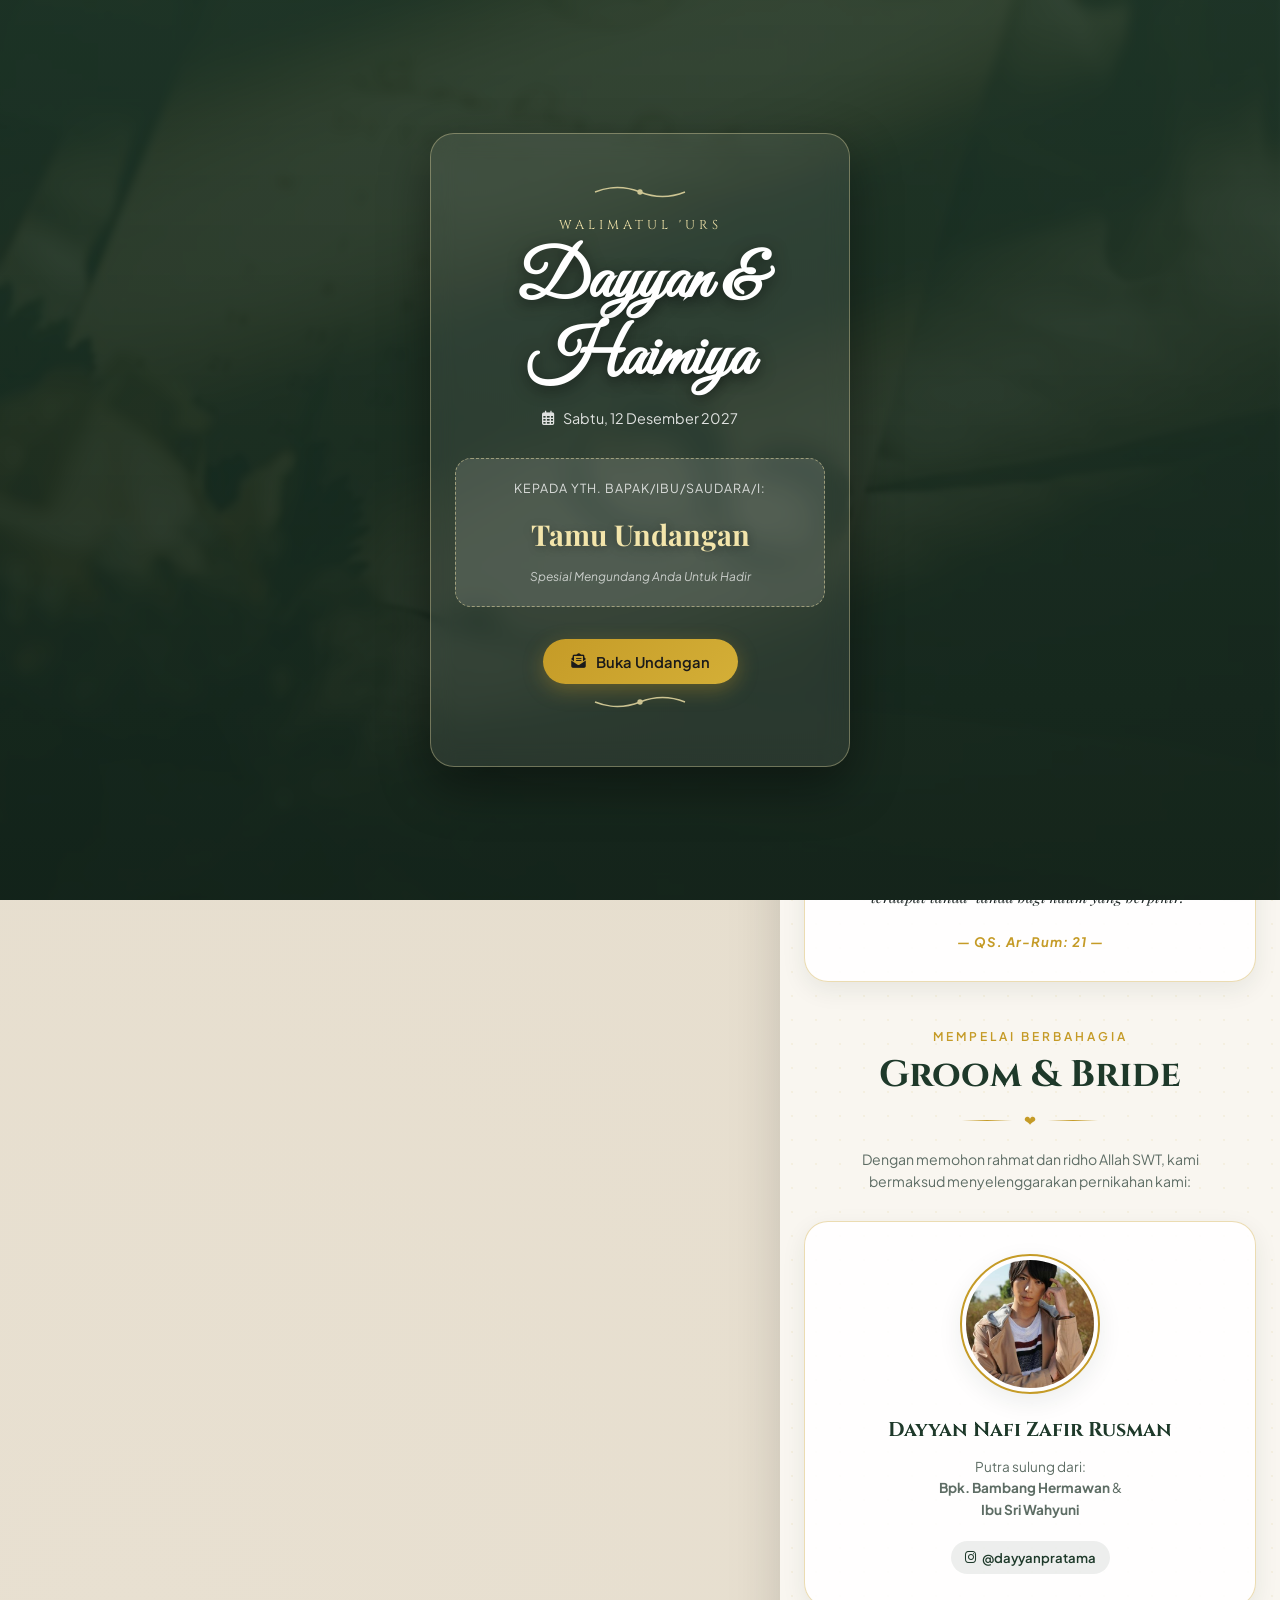
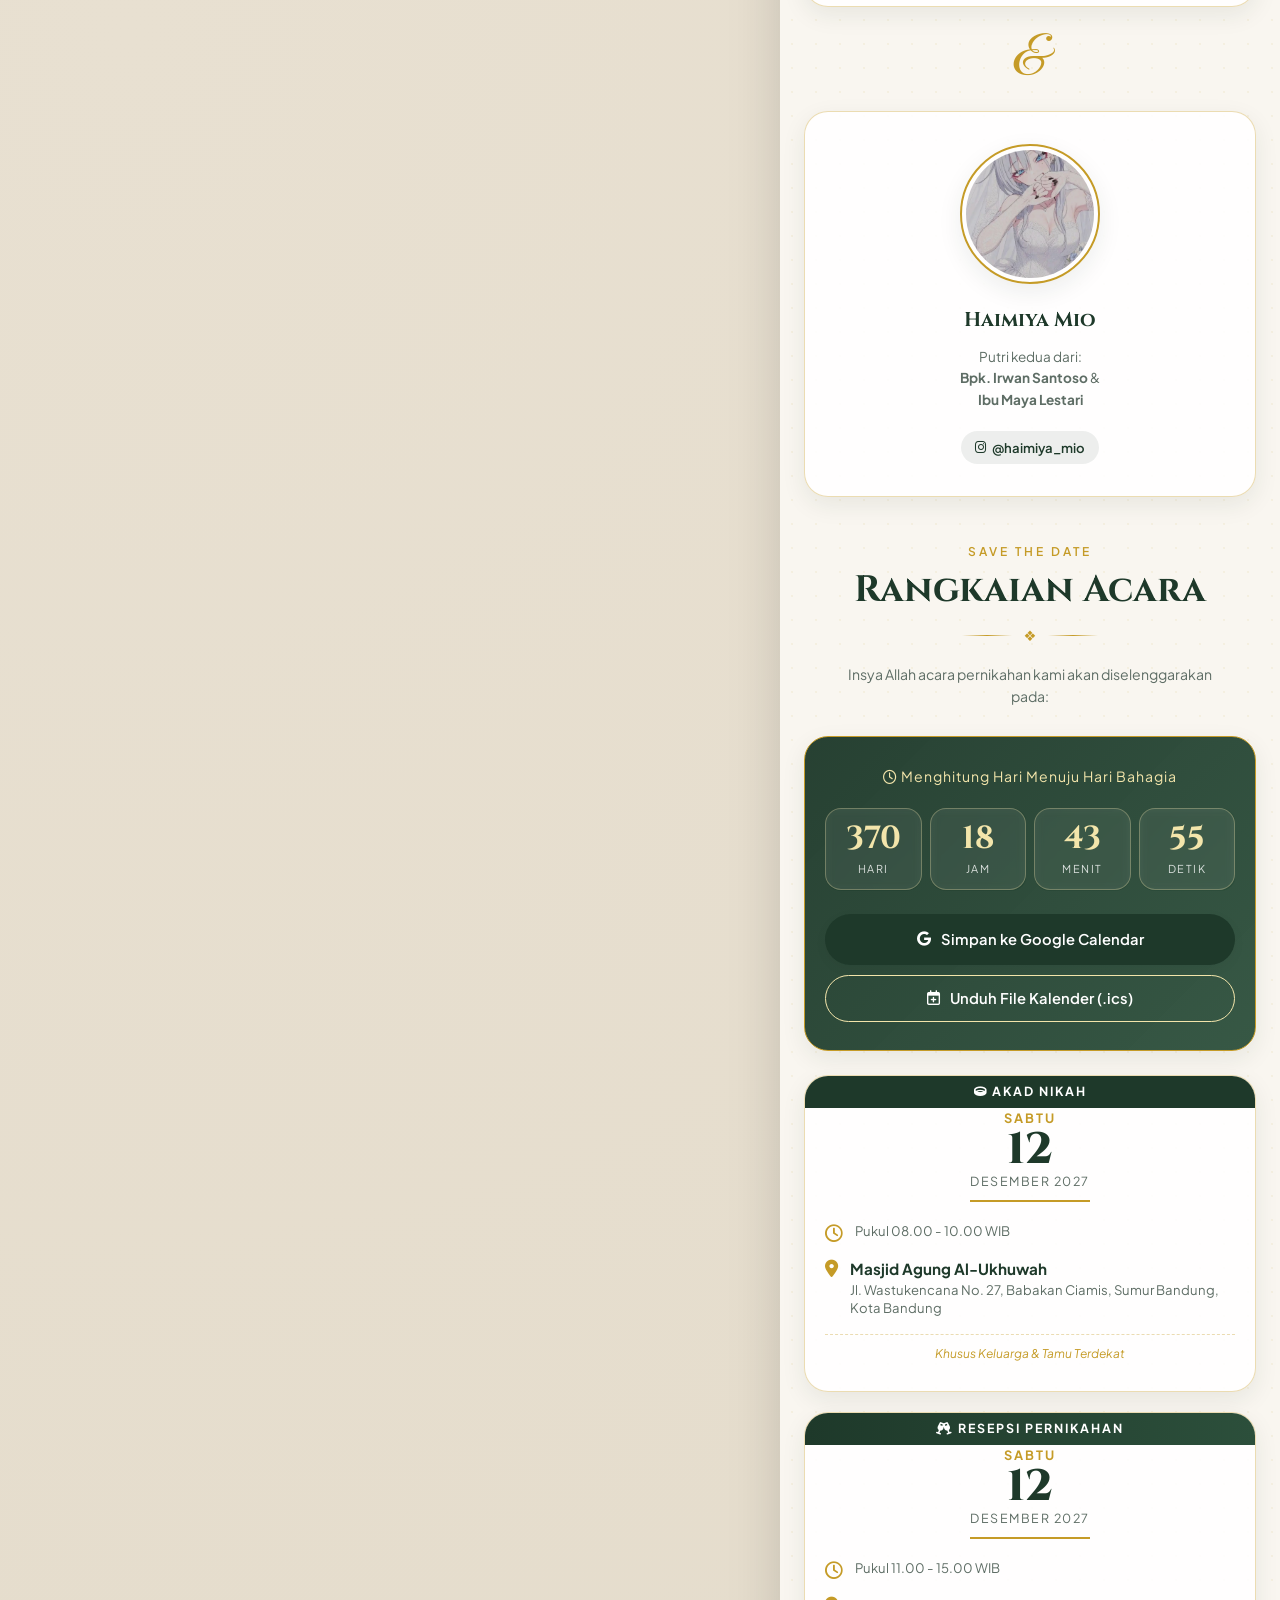
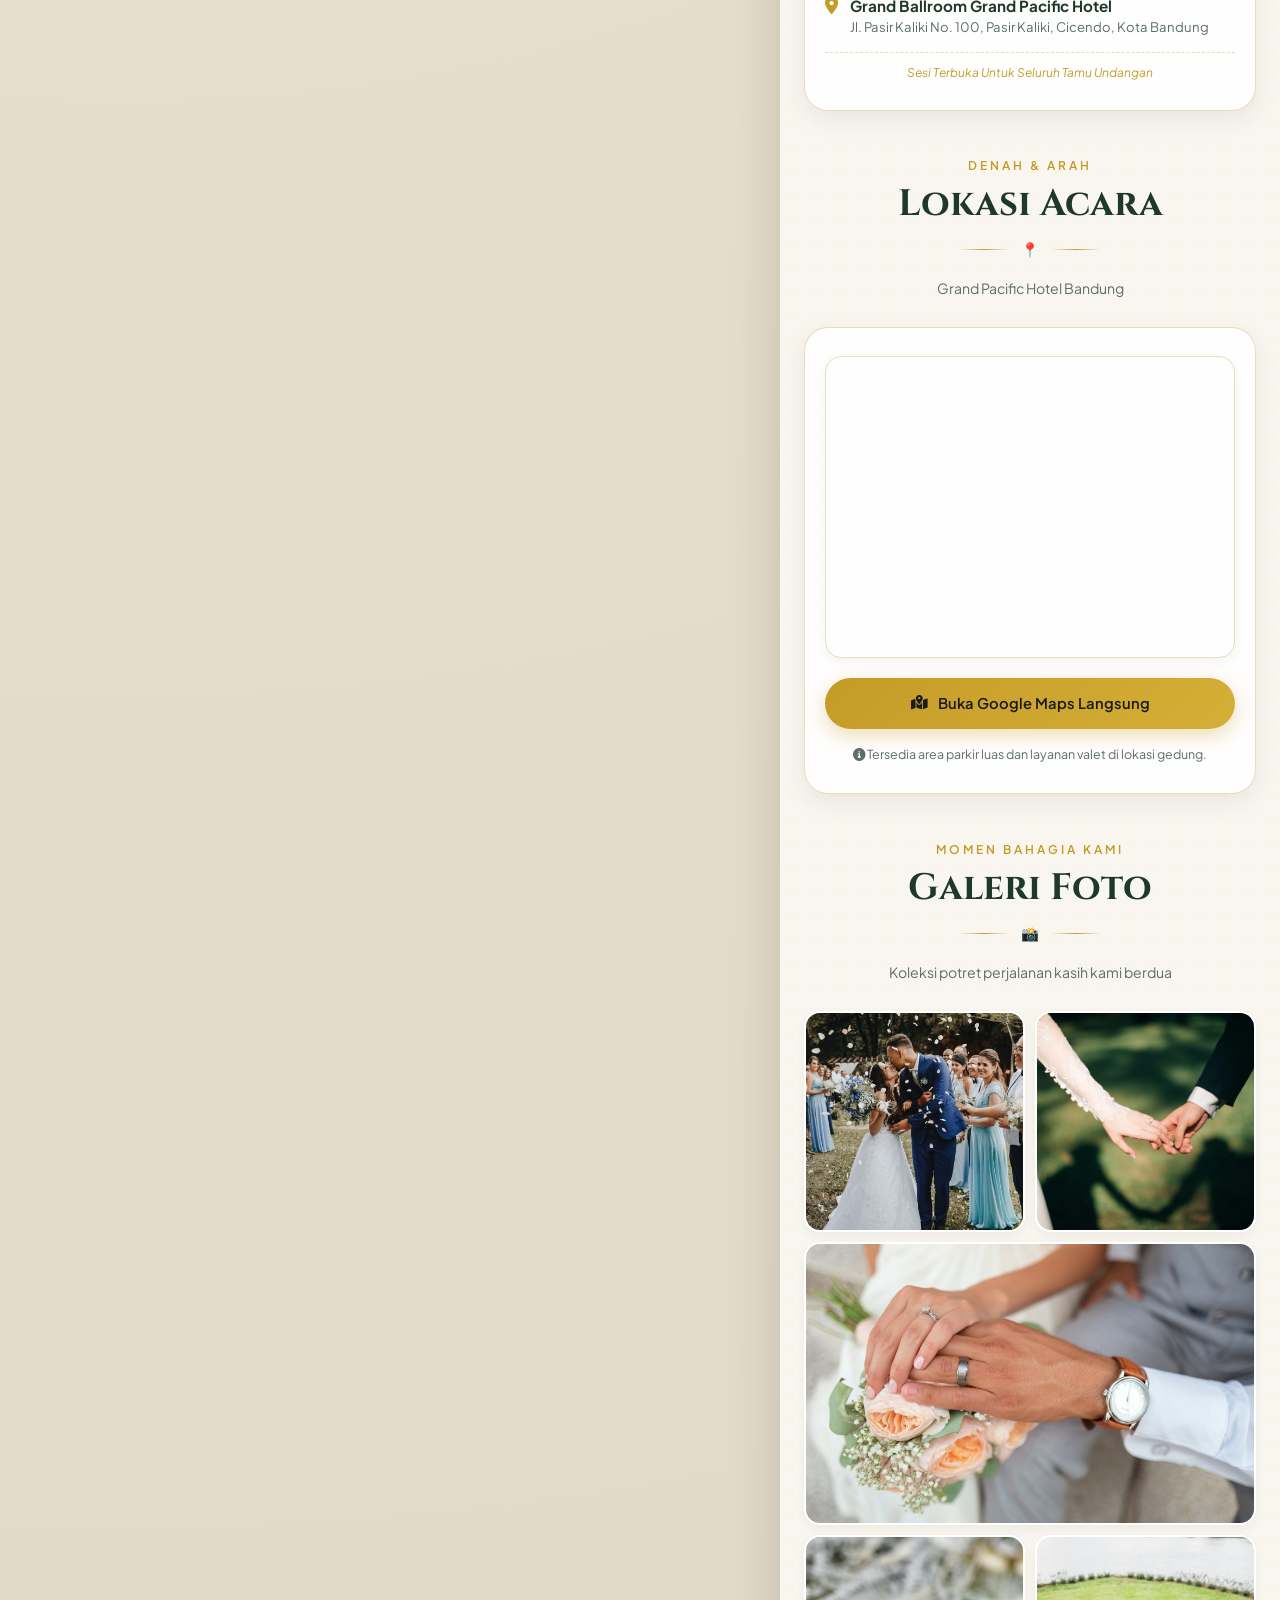
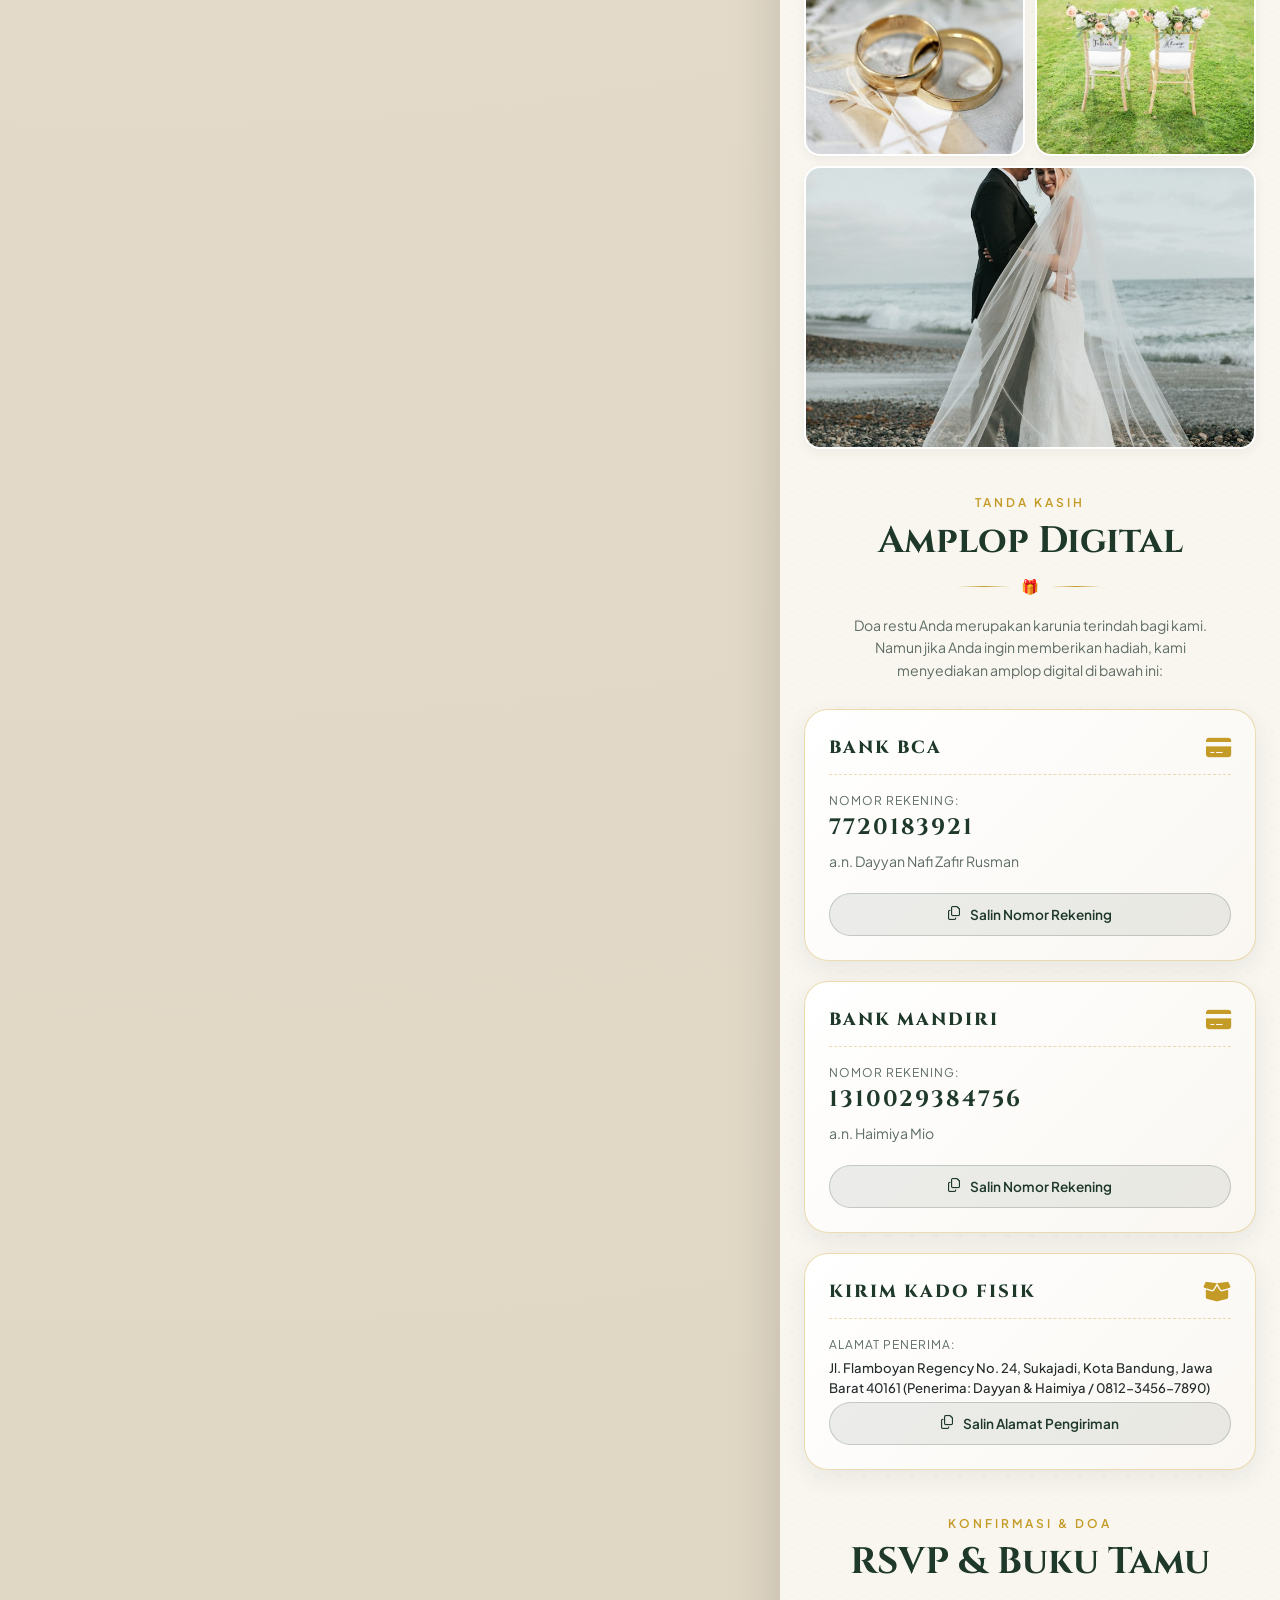
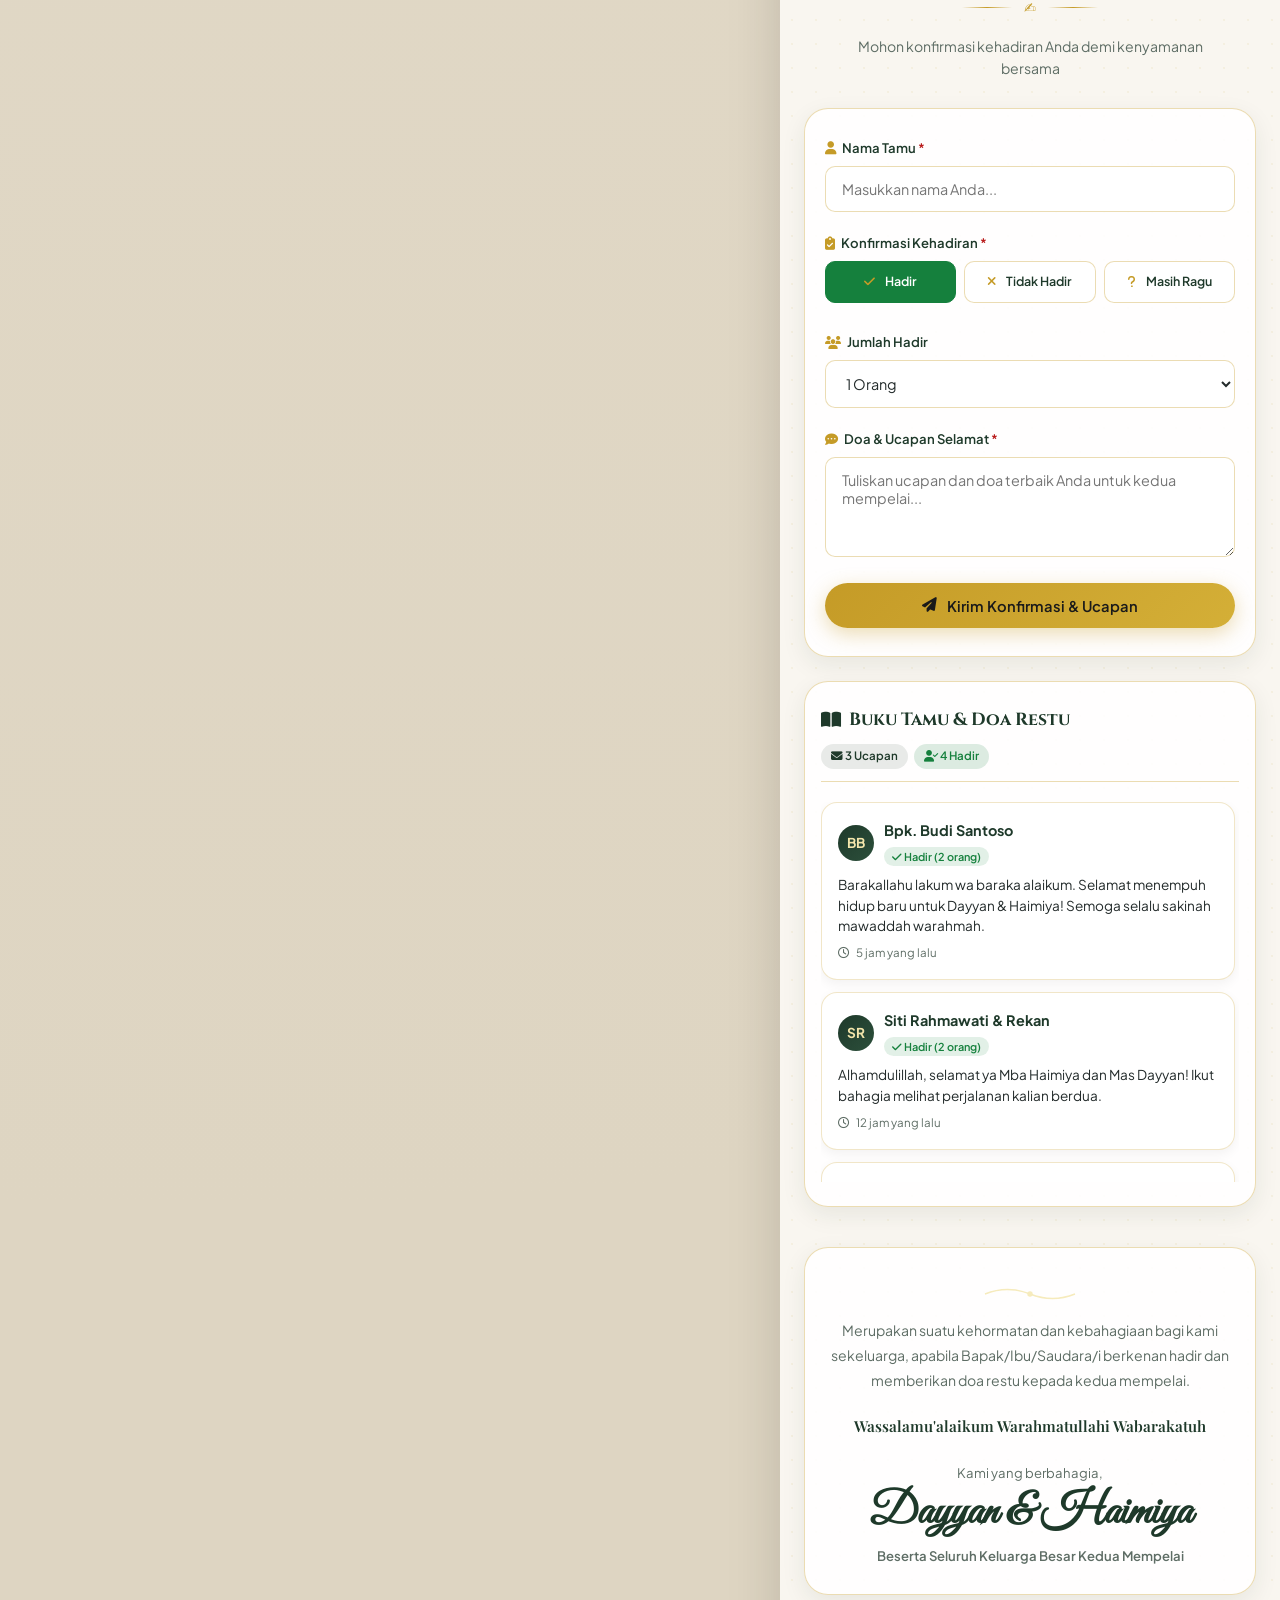
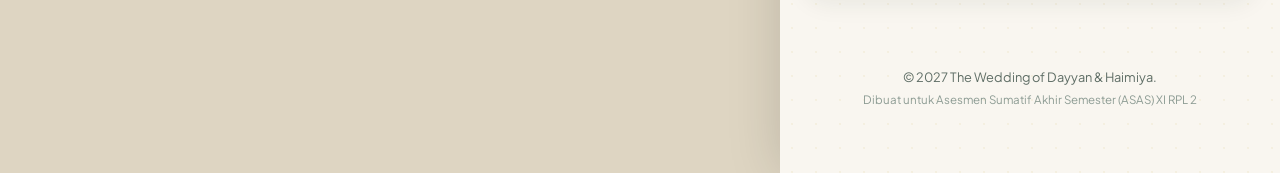
==== commit 3b408245: "refactor: perapihan kode dan struktur file" ====
--- a/index.html
+++ b/index.html
@@ -22,7 +22,6 @@
 </head>
 <body class="no-scroll">
 
-  <!-- Background Music with Multiple Sources for Maximum Compatibility -->
   <audio id="bg-music" preload="auto" loop>
     <source src="audio/I Need a Love Story.mp3" type="audio/mpeg">
     <source src="audio/wedding-song.mp3" type="audio/mpeg">
@@ -80,7 +79,6 @@
 
   <div class="main-layout">
     
-    <!-- DESKTOP BACKGROUND DECORATION -->
     <aside class="desktop-side-banner" aria-hidden="true">
       <div class="side-banner-content">
         <span class="banner-badge">Official Invitation</span>
@@ -117,9 +115,6 @@
         </div>
       </section>
 
-      <!-- ==========================================
-           PROFIL MEMPELAI (THE COUPLE)
-      =========================================== -->
       <section class="section couple-section animate-on-scroll" id="couple">
         <div class="section-heading text-center">
           <span class="sub-heading">Mempelai Berbahagia</span>
@@ -129,7 +124,6 @@
         </div>
 
         <div class="couple-cards-wrapper">
-          <!-- MEMPELAI PRIA -->
           <div class="card-glass couple-profile-card animate-on-scroll">
             <div class="profile-photo-circle">
               <img src="images/groom.jpg" alt="Dayyan Nafi Zafir Rusman" loading="lazy">
@@ -145,10 +139,10 @@
             </a>
           </div>
 
-          <!-- DIVIDER AMPERSAND -->
+
           <div class="couple-ampersand">&amp;</div>
 
-          <!-- MEMPELAI WANITA -->
+
           <div class="card-glass couple-profile-card animate-on-scroll">
             <div class="profile-photo-circle">
               <img src="images/bride.jpg" alt="Haimiya Mio" loading="lazy">
@@ -166,9 +160,7 @@
         </div>
       </section>
 
-      <!-- ===============================================================
-           FITUR 2: INFORMASI ACARA & HITUNG MUNDUR (COUNTDOWN TIMER)
-      ================================================================ -->
+
       <section class="section event-section animate-on-scroll" id="event">
         <div class="section-heading text-center">
           <span class="sub-heading">Save The Date</span>
@@ -177,7 +169,6 @@
           <p class="section-desc">Insya Allah acara pernikahan kami akan diselenggarakan pada:</p>
         </div>
 
-        <!-- COUNTDOWN TIMER CONTAINER -->
         <div class="countdown-container card-glass animate-on-scroll">
           <p class="countdown-heading"><i class="fa-regular fa-clock"></i> Menghitung Hari Menuju Hari Bahagia</p>
           <div class="countdown-grid" id="countdown-timer" data-target-date="2027-12-12T08:00:00+07:00">
@@ -198,7 +189,8 @@
               <span class="countdown-label">Detik</span>
             </div>
           </div>
-          <!-- BUTTON SIMPAN KE KALENDER -->
+  
+
           <div class="calendar-actions">
             <a id="btn-google-calendar" href="https://calendar.google.com/calendar/render?action=TEMPLATE&text=The+Wedding+of+Dayyan+%26+Haimiya&dates=20271212T010000Z/20271212T080000Z&details=Undangan+Pernikahan+Dayyan+dan+Haimiya+Mio.+Bertempat+di+Grand+Ballroom+Grand+Pacific+Hotel,+Bandung.&location=Grand+Pacific+Hotel,+Bandung" target="_blank" rel="noopener noreferrer" class="btn-secondary">
               <i class="fa-brands fa-google"></i> Simpan ke Google Calendar
@@ -209,9 +201,9 @@
           </div>
         </div>
 
-        <!-- EVENT CARDS (AKAD & RESEPSI) -->
+
         <div class="event-cards-grid">
-          <!-- AKAD NIKAH -->
+
           <div class="card-glass event-card animate-on-scroll">
             <div class="event-badge"><i class="fa-solid fa-ring"></i> Akad Nikah</div>
             <div class="event-time-row">
@@ -235,7 +227,6 @@
             <div class="event-tag">Khusus Keluarga &amp; Tamu Terdekat</div>
           </div>
 
-          <!-- RESEPSI PERNIKAHAN -->
           <div class="card-glass event-card animate-on-scroll">
             <div class="event-badge highlight"><i class="fa-solid fa-champagne-glasses"></i> Resepsi Pernikahan</div>
             <div class="event-time-row">
@@ -261,9 +252,6 @@
         </div>
       </section>
 
-      <!-- ===============================================================
-           FITUR 3: NAVIGASI LOKASI GOOGLE MAPS
-      ================================================================ -->
       <section class="section maps-section animate-on-scroll" id="location">
         <div class="section-heading text-center">
           <span class="sub-heading">Denah &amp; Arah</span>
@@ -294,9 +282,6 @@
         </div>
       </section>
 
-      <!-- ===============================================================
-           FITUR 4: GALERI FOTO & SCROLL ANIMATION + LIGHTBOX
-      ================================================================ -->
       <section class="section gallery-section animate-on-scroll" id="gallery">
         <div class="section-heading text-center">
           <span class="sub-heading">Momen Bahagia Kami</span>
@@ -305,7 +290,6 @@
           <p class="section-desc">Koleksi potret perjalanan kasih kami berdua</p>
         </div>
 
-        <!-- GALLERY GRID (MINIMAL 4 FOTO, KITA SEDIAKAN 6 FOTO ESTETIK) -->
         <div class="gallery-grid">
           <div class="gallery-item animate-on-scroll" data-index="0" data-caption="Pertemuan awal yang penuh makna">
             <img src="images/gallery1.jpg" alt="Galeri Foto 1" loading="lazy">
@@ -334,7 +318,7 @@
         </div>
       </section>
 
-      <!-- LIGHTBOX MODAL POPUP -->
+
       <div id="lightbox" class="lightbox-modal" aria-hidden="true" role="dialog">
         <button id="lightbox-close" class="lightbox-close-btn" aria-label="Tutup Galeri">&times;</button>
         <button id="lightbox-prev" class="lightbox-nav-btn prev" aria-label="Foto Sebelumnya">&#10094;</button>
@@ -346,9 +330,6 @@
         </div>
       </div>
 
-      <!-- ===============================================================
-           FITUR 3: AMPLOP DIGITAL / TANDA KASIH (COPY TO CLIPBOARD)
-      ================================================================ -->
       <section class="section gift-section animate-on-scroll" id="gift">
         <div class="section-heading text-center">
           <span class="sub-heading">Tanda Kasih</span>
@@ -358,7 +339,7 @@
         </div>
 
         <div class="gift-cards-container">
-          <!-- REKENING BANK BCA -->
+
           <div class="card-glass bank-card animate-on-scroll">
             <div class="bank-header">
               <span class="bank-name">BANK BCA</span>
@@ -376,7 +357,6 @@
             </div>
           </div>
 
-          <!-- REKENING BANK MANDIRI -->
           <div class="card-glass bank-card animate-on-scroll">
             <div class="bank-header">
               <span class="bank-name">BANK MANDIRI</span>
@@ -394,7 +374,7 @@
             </div>
           </div>
 
-          <!-- KIRIM KADO FISIK -->
+
           <div class="card-glass bank-card animate-on-scroll">
             <div class="bank-header">
               <span class="bank-name">KIRIM KADO FISIK</span>
@@ -413,9 +393,7 @@
         </div>
       </section>
 
-      <!-- ===============================================================
-           FITUR 5: FORMULIR RSVP & BUKU TAMU PERSISTEN (LOCALSTORAGE)
-      ================================================================ -->
+
       <section class="section rsvp-section animate-on-scroll" id="rsvp">
         <div class="section-heading text-center">
           <span class="sub-heading">Konfirmasi &amp; Doa</span>
@@ -424,7 +402,7 @@
           <p class="section-desc">Mohon konfirmasi kehadiran Anda demi kenyamanan bersama</p>
         </div>
 
-        <!-- FORM KONFIRMASI KEHADIRAN -->
+  
         <div class="card-glass rsvp-form-card animate-on-scroll">
           <form id="rsvp-form" class="rsvp-form">
             <div class="form-group">
@@ -471,7 +449,7 @@
           </form>
         </div>
 
-        <!-- BUKU TAMU / DAFTAR UCAPAN PERSISTEN -->
+
         <div class="guestbook-container card-glass animate-on-scroll">
           <div class="guestbook-header">
             <h3><i class="fa-solid fa-book-open"></i> Buku Tamu &amp; Doa Restu</h3>
@@ -481,16 +459,14 @@
             </div>
           </div>
 
-          <!-- LIST UCAPAN (DIMUAT DAN DIRENDER OLEH JAVASCRIPT) -->
+
           <div id="wishes-list" class="wishes-list" role="feed" aria-live="polite">
-            <!-- Item ucapan akan di-inject lewat JavaScript -->
-          </div>
-        </div>
-      </section>
-
-      <!-- ==========================================
-           PENUTUP & DOA KELUARGA
-      =========================================== -->
+
+          </div>
+        </div>
+      </section>
+
+
       <section class="section closing-section animate-on-scroll text-center" id="closing">
         <div class="card-glass">
           <div class="floral-ornament">
--- a/style.css
+++ b/style.css
@@ -1,12 +1,4 @@
-/* ==========================================================================
-   THE WEDDING OF DAYYAN & AMANDA - STYLESHEET
-   Desain: Mobile-First, Modern Luxury Emerald & Champagne Gold
-   Untuk: Asesmen Sumatif Akhir Semester (ASAS) XI RPL 2
-   ========================================================================== */
-
-/* --------------------------------------------------------------------------
-   1. CSS VARIABLES (DESIGN TOKENS)
-   -------------------------------------------------------------------------- */
+
 :root {
   --color-primary: #1e392a;        /* Deep Emerald Green */
   --color-primary-light: #2c4f3b;  /* Forest Sage */
@@ -42,9 +34,6 @@
   --transition-slow: 0.8s cubic-bezier(0.16, 1, 0.3, 1);
 }
 
-/* --------------------------------------------------------------------------
-   2. GLOBAL RESET & BASE STYLES
-   -------------------------------------------------------------------------- */
 *, *::before, *::after {
   box-sizing: border-box;
   margin: 0;
@@ -94,9 +83,6 @@
   width: 100%;
 }
 
-/* --------------------------------------------------------------------------
-   3. DESKTOP & MOBILE WRAPPER ARCHITECTURE (MOBILE-FIRST)
-   -------------------------------------------------------------------------- */
 .main-layout {
   display: flex;
   justify-content: center;
@@ -105,7 +91,7 @@
   background: radial-gradient(circle at 10% 20%, #e8e0d1 0%, #ded5c2 90%);
 }
 
-/* Banner dekorasi di layar desktop (> 1024px) */
+
 .desktop-side-banner {
   display: none;
 }
@@ -170,7 +156,7 @@
   }
 }
 
-/* Container utama undangan berformat Mobile-First (Max 480px) */
+
 .invitation-container {
   width: 100%;
   max-width: 500px;
@@ -189,9 +175,7 @@
   }
 }
 
-/* --------------------------------------------------------------------------
-   4. FITUR 1: COVER / HERO SAMPUL UNDANGAN (FULLSCREEN OVERLAY)
-   -------------------------------------------------------------------------- */
+
 .hero-cover {
   position: fixed;
   inset: 0;
@@ -310,9 +294,6 @@
   font-style: italic;
 }
 
-/* --------------------------------------------------------------------------
-   5. TOMBOL & INTERAKSI (BUTTONS)
-   -------------------------------------------------------------------------- */
 .btn-primary, .btn-secondary, .btn-outline, .btn-copy {
   display: inline-flex;
   align-items: center;
@@ -384,9 +365,6 @@
   color: #ffffff;
 }
 
-/* --------------------------------------------------------------------------
-   6. FITUR 6: FLOATING MUSIC TOGGLE BUTTON
-   -------------------------------------------------------------------------- */
 .floating-music-btn {
   position: fixed;
   bottom: 24px;
@@ -443,9 +421,7 @@
   to { transform: rotate(360deg); }
 }
 
-/* --------------------------------------------------------------------------
-   7. CARD & SECTION COMMON STYLES
-   -------------------------------------------------------------------------- */
+
 .section {
   margin-bottom: 2.5rem;
   position: relative;
@@ -506,9 +482,6 @@
   margin: 0 auto;
 }
 
-/* --------------------------------------------------------------------------
-   8. INTRO & QURAN SECTION
-   -------------------------------------------------------------------------- */
 .badge-pill {
   display: inline-block;
   padding: 4px 14px;
@@ -585,9 +558,7 @@
   letter-spacing: 1px;
 }
 
-/* --------------------------------------------------------------------------
-   9. PROFIL MEMPELAI (GROOM & BRIDE)
-   -------------------------------------------------------------------------- */
+
 .couple-cards-wrapper {
   display: flex;
   flex-direction: column;
@@ -659,9 +630,6 @@
   line-height: 1;
 }
 
-/* --------------------------------------------------------------------------
-   10. FITUR 2: INFORMASI ACARA & COUNTDOWN TIMER
-   -------------------------------------------------------------------------- */
 .countdown-container {
   text-align: center;
   margin-bottom: 1.5rem;
@@ -831,9 +799,7 @@
   text-align: center;
 }
 
-/* --------------------------------------------------------------------------
-   11. FITUR 3: NAVIGASI LOKASI (GOOGLE MAPS)
-   -------------------------------------------------------------------------- */
+
 .map-responsive-container {
   border-radius: var(--radius-md);
   overflow: hidden;
@@ -859,9 +825,7 @@
   margin-top: 0.4rem;
 }
 
-/* --------------------------------------------------------------------------
-   12. FITUR 4: GALERI FOTO & LIGHTBOX
-   -------------------------------------------------------------------------- */
+
 .gallery-grid {
   display: grid;
   grid-template-columns: repeat(2, 1fr);
@@ -1011,9 +975,7 @@
   right: 16px;
 }
 
-/* --------------------------------------------------------------------------
-   13. FITUR 3: AMPLOP DIGITAL (DIGITAL GIFT) & TOAST
-   -------------------------------------------------------------------------- */
+
 .gift-cards-container {
   display: flex;
   flex-direction: column;
@@ -1143,9 +1105,7 @@
   font-size: 1.1rem;
 }
 
-/* --------------------------------------------------------------------------
-   14. FITUR 5: RSVP & BUKU TAMU PERSISTEN (LOCALSTORAGE)
-   -------------------------------------------------------------------------- */
+
 .rsvp-form-card {
   margin-bottom: 1.5rem;
 }
@@ -1287,7 +1247,6 @@
   padding-right: 4px;
 }
 
-/* Custom Scrollbar */
 .wishes-list::-webkit-scrollbar {
   width: 5px;
 }
@@ -1382,9 +1341,6 @@
   gap: 6px;
 }
 
-/* --------------------------------------------------------------------------
-   15. CLOSING & FOOTER
-   -------------------------------------------------------------------------- */
 .closing-text {
   font-size: 0.88rem;
   color: var(--color-text-muted);
@@ -1431,9 +1387,7 @@
   margin-top: 4px;
 }
 
-/* --------------------------------------------------------------------------
-   16. SCROLL ANIMATION & KEYFRAMES
-   -------------------------------------------------------------------------- */
+
 .animate-on-scroll {
   opacity: 0;
   transform: translateY(30px);
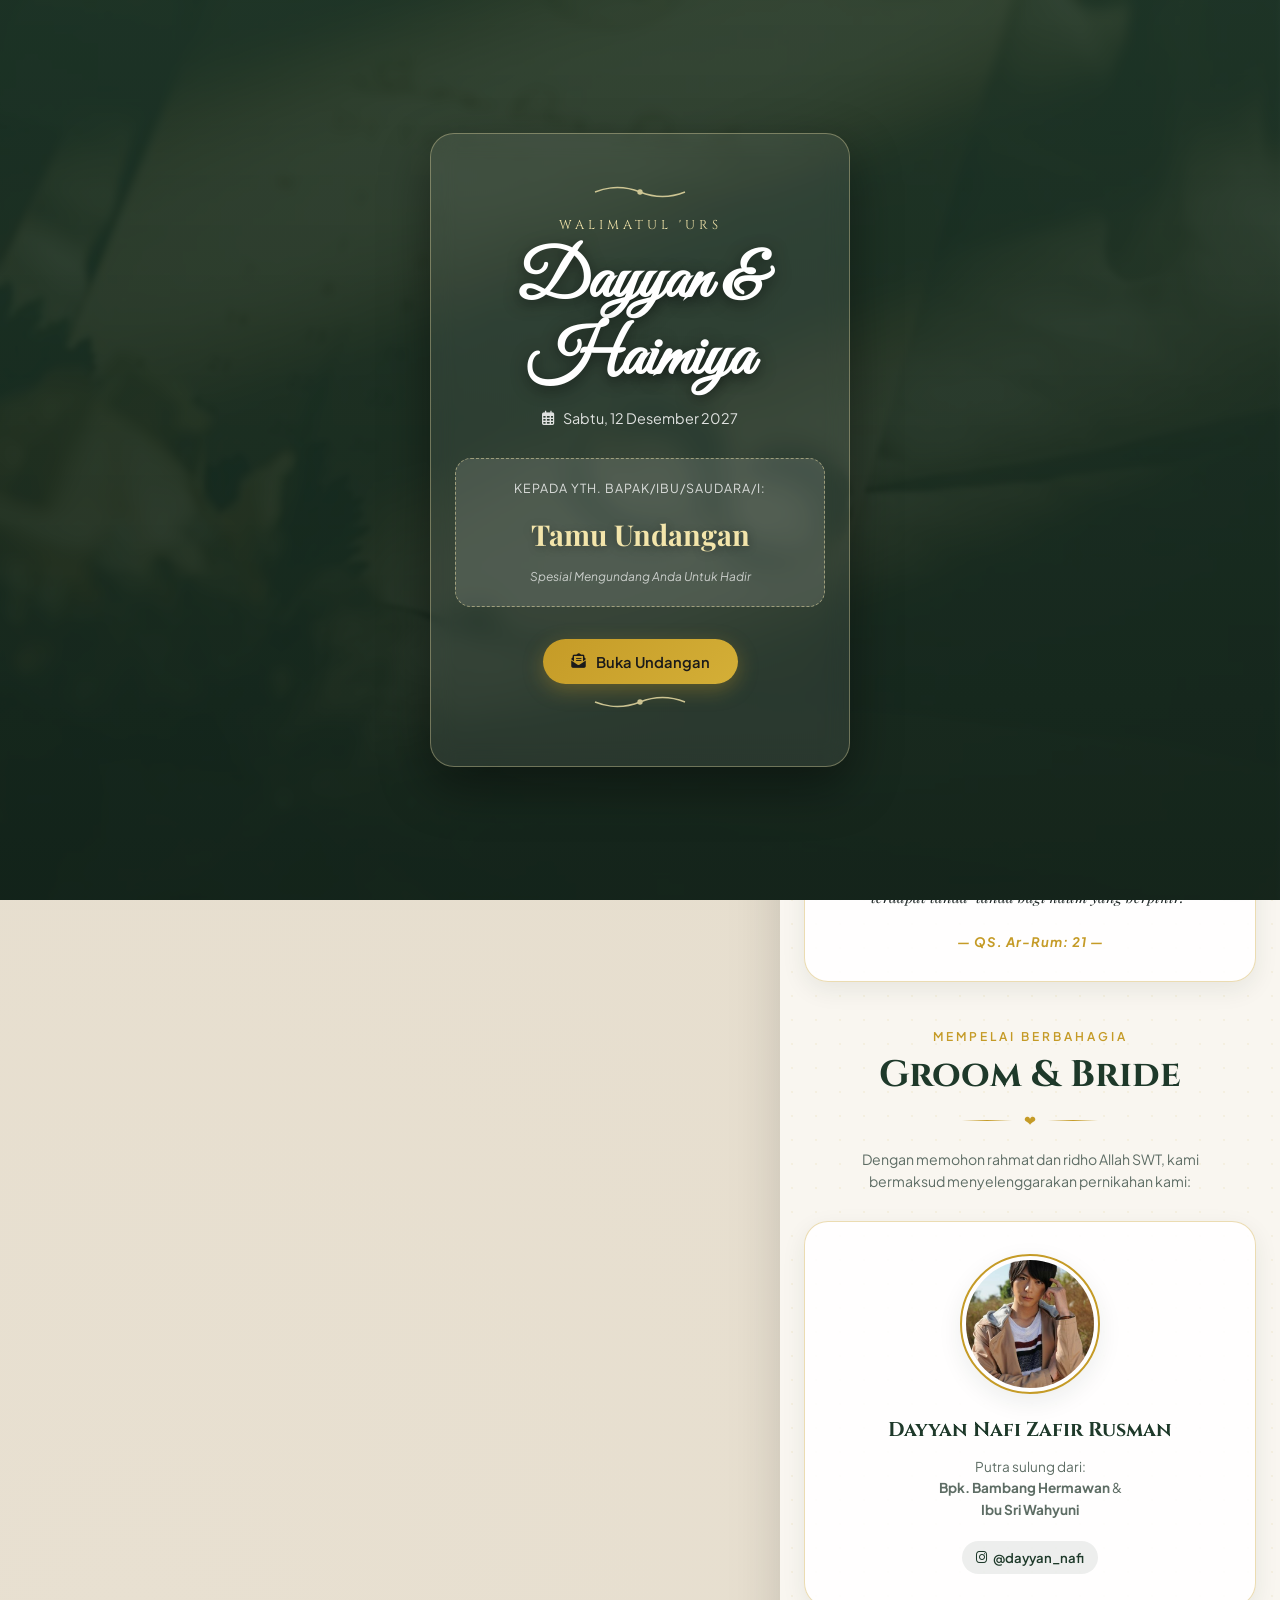
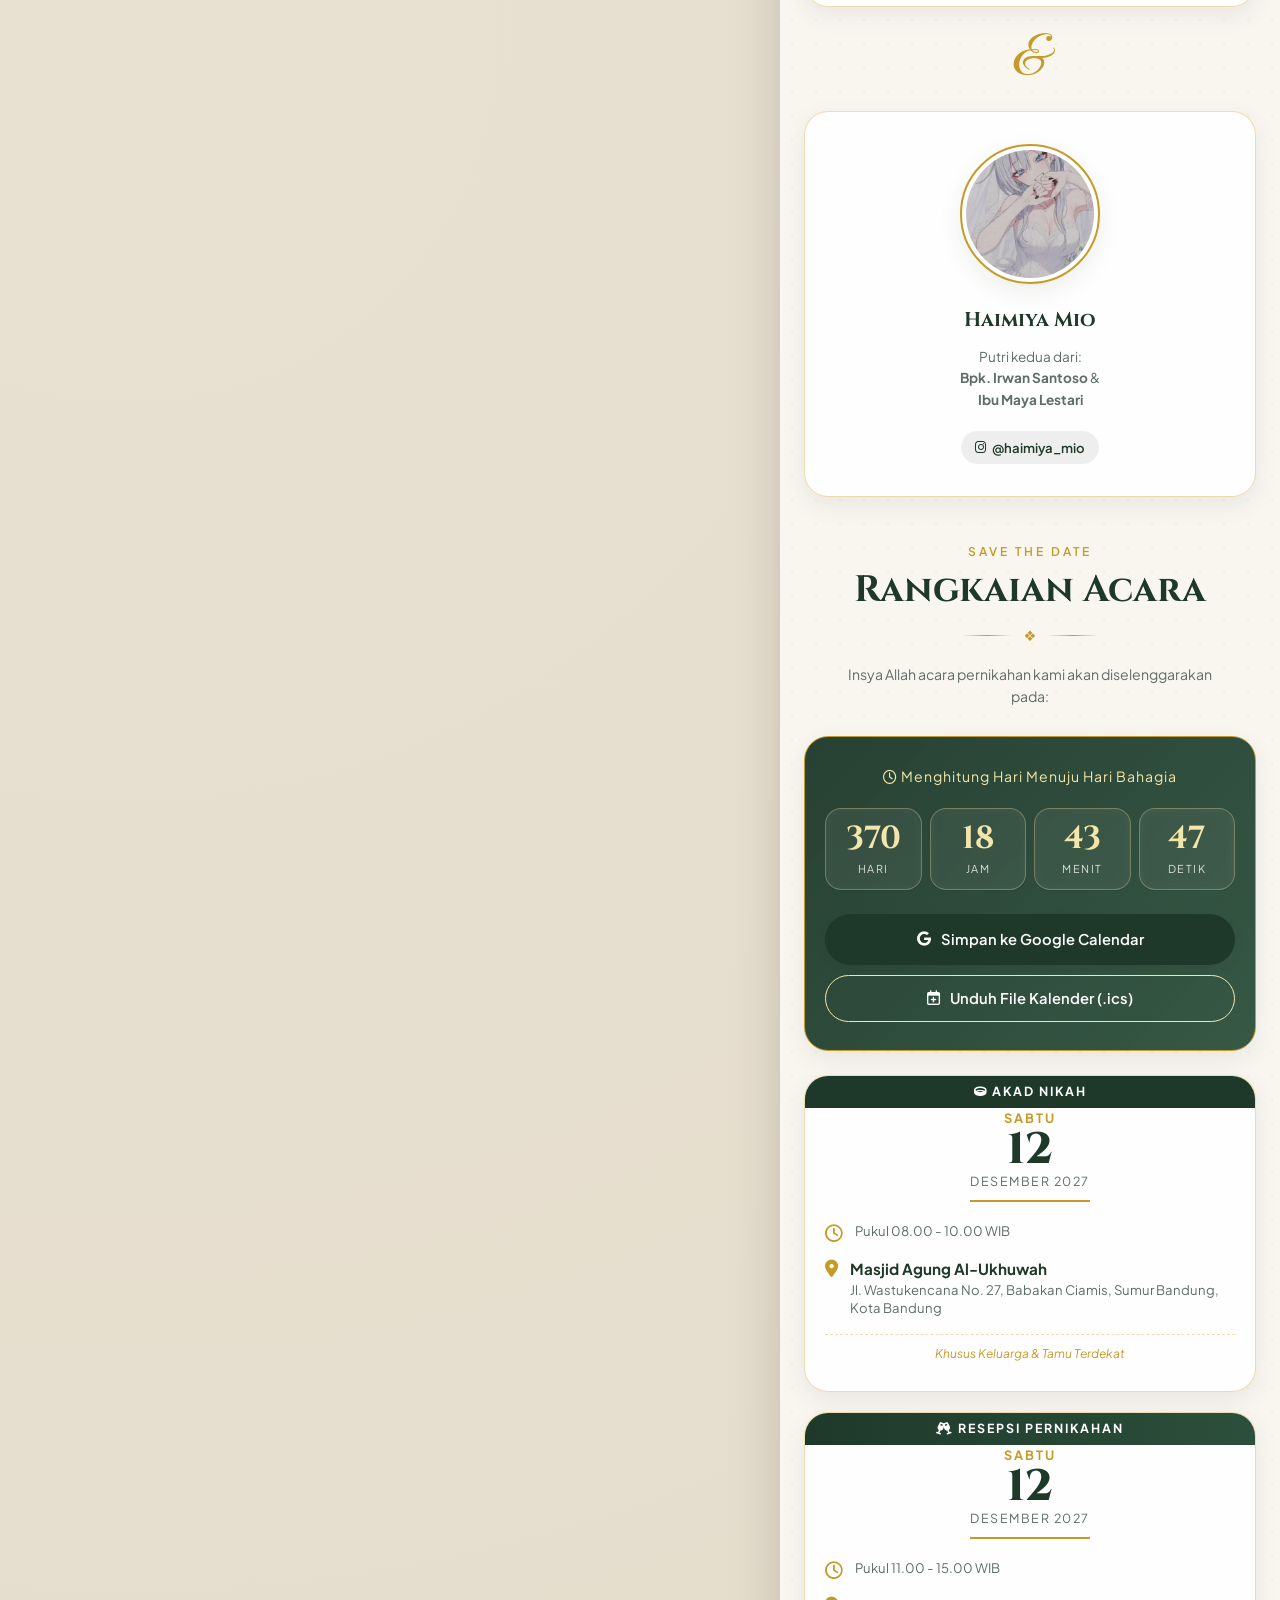
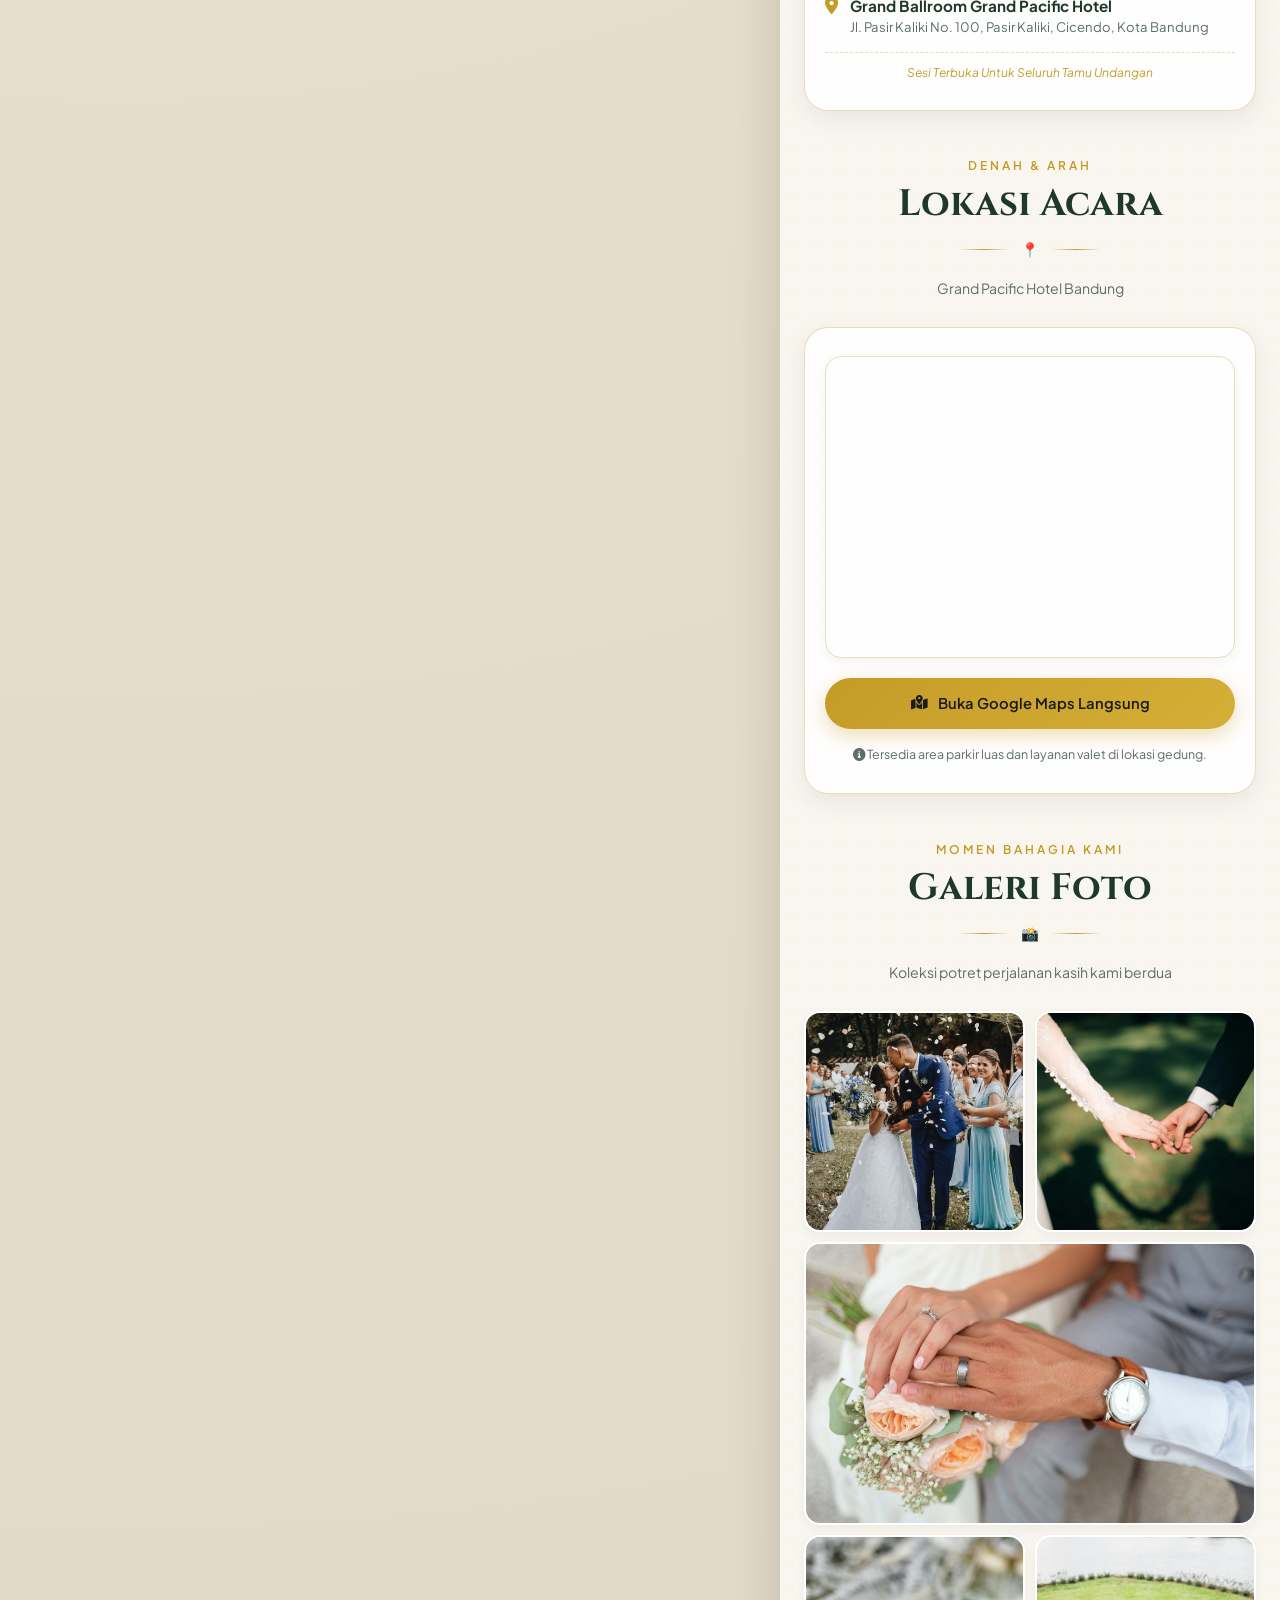
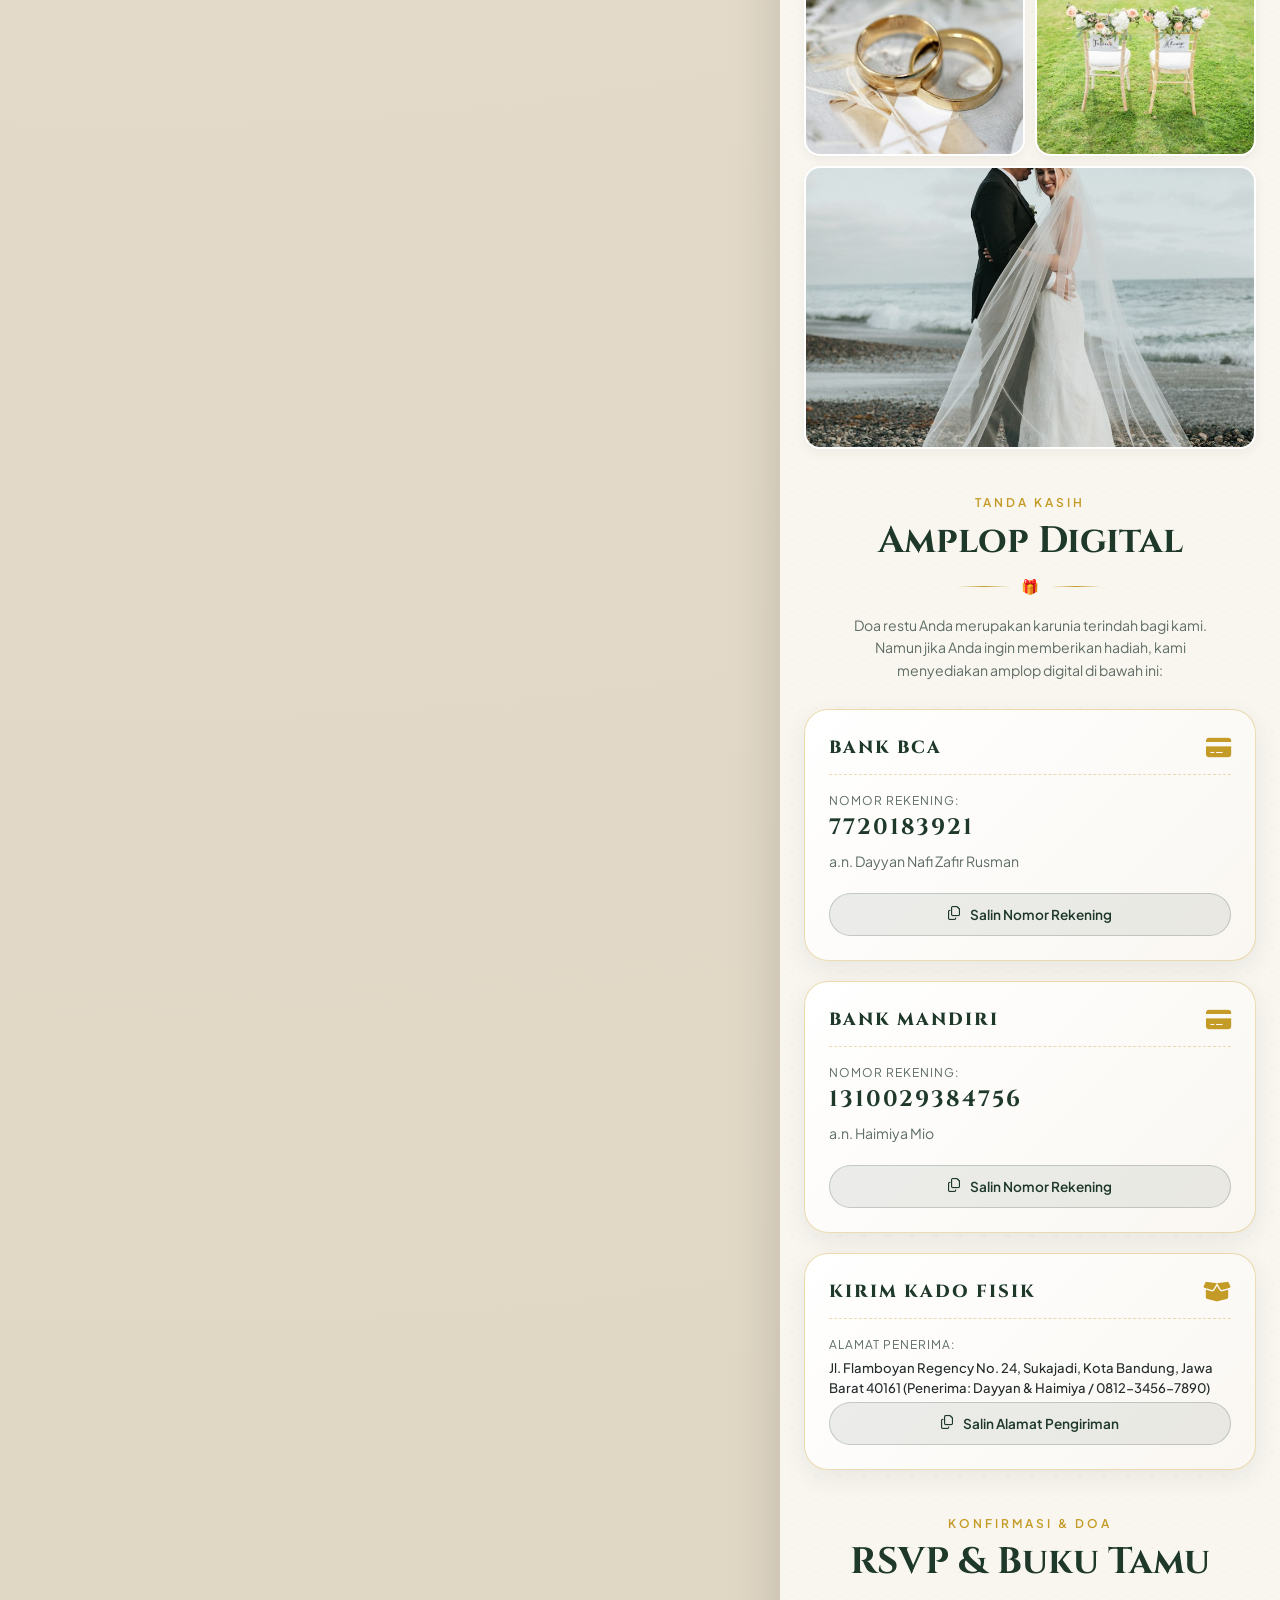
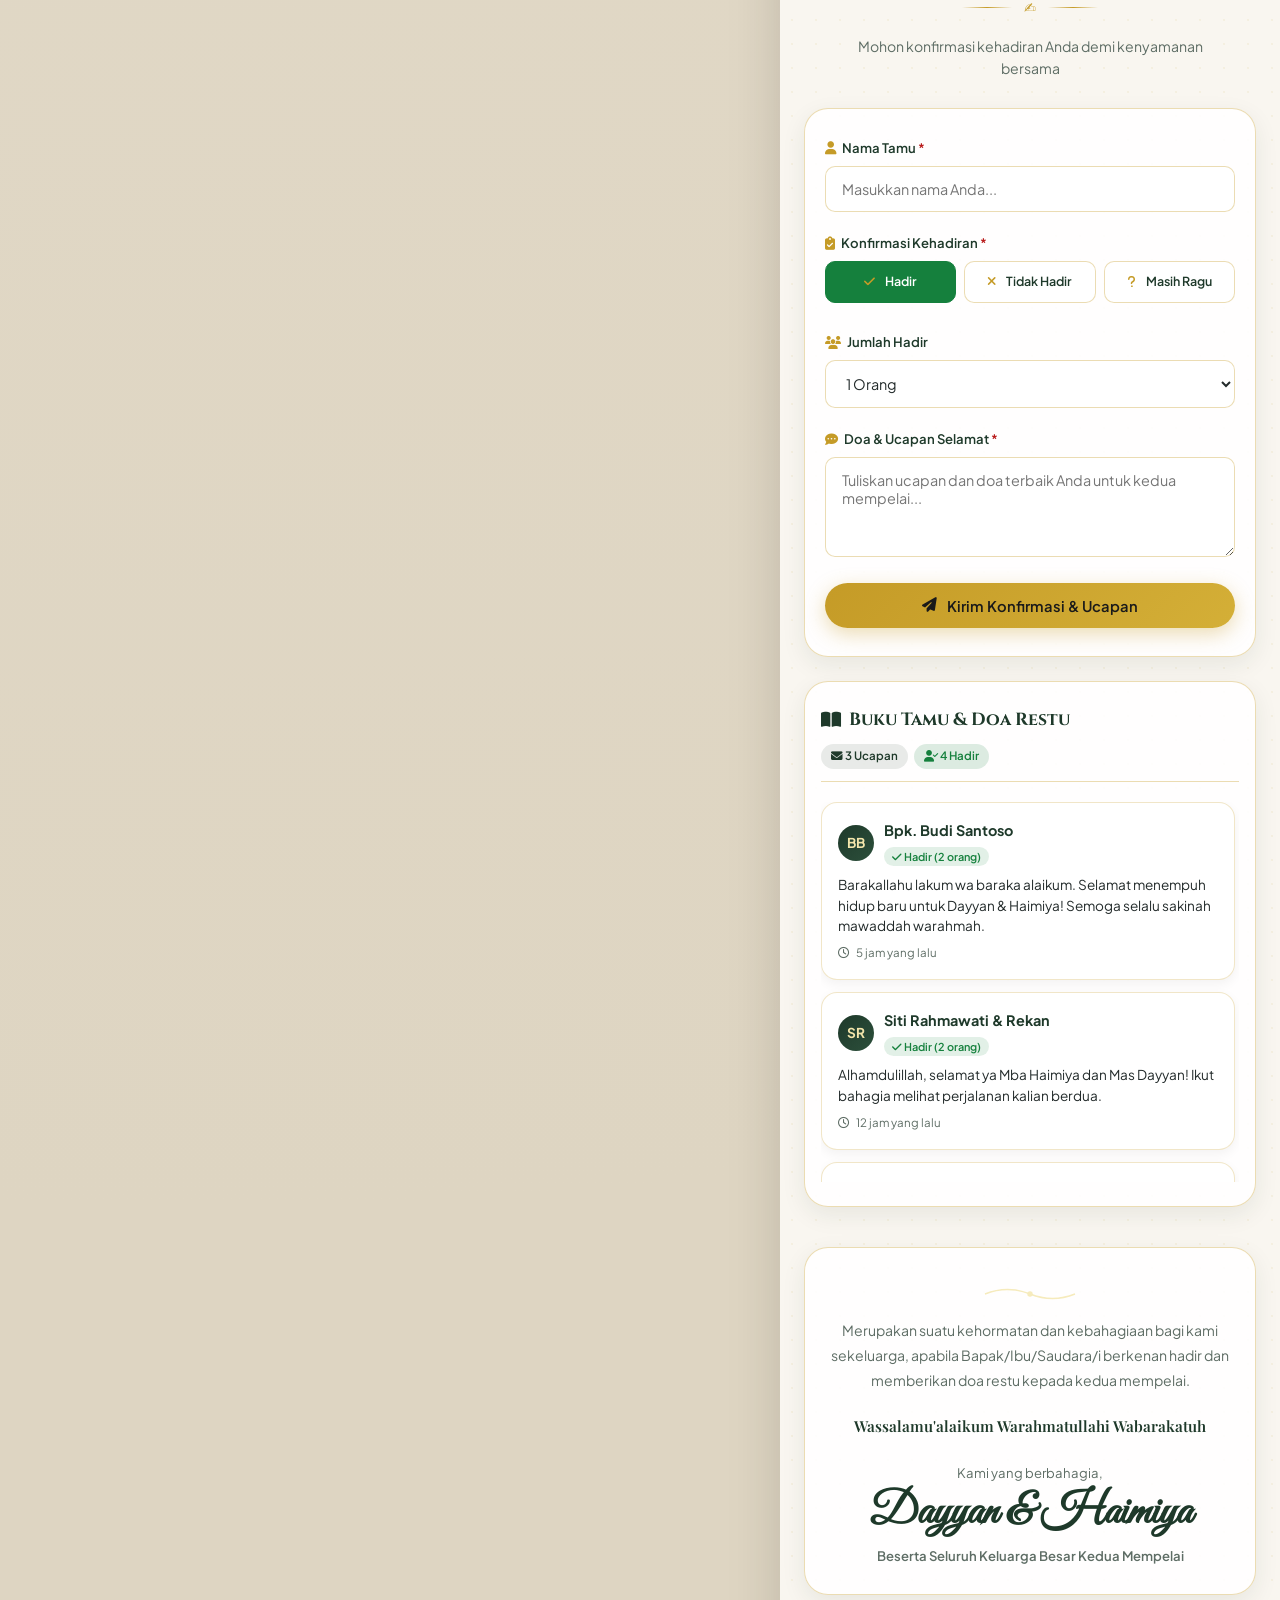
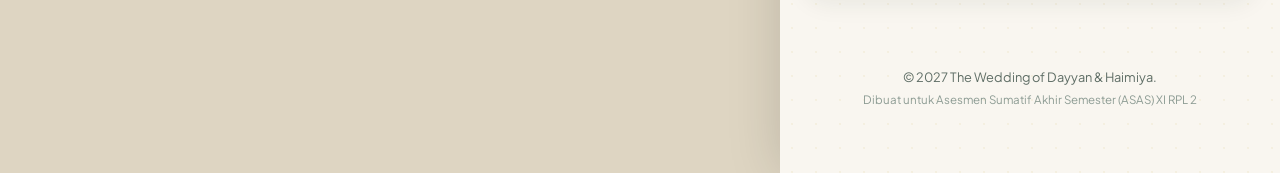
==== commit df7adeb3: "fix: update link dan username instagram mempelai" ====
--- a/index.html
+++ b/index.html
@@ -134,8 +134,8 @@
               <strong>Bpk. Bambang Hermawan</strong> &amp;<br>
               <strong>Ibu Sri Wahyuni</strong>
             </p>
-            <a href="https://instagram.com" target="_blank" rel="noopener noreferrer" class="social-link" title="Instagram Groom">
-              <i class="fa-brands fa-instagram"></i> @dayyanpratama
+            <a href="https://www.instagram.com/xxzupx/" target="_blank" rel="noopener noreferrer" class="social-link" title="Instagram Groom">
+              <i class="fa-brands fa-instagram"></i> @dayyan_nafi
             </a>
           </div>
 
@@ -153,7 +153,7 @@
               <strong>Bpk. Irwan Santoso</strong> &amp;<br>
               <strong>Ibu Maya Lestari</strong>
             </p>
-            <a href="https://instagram.com" target="_blank" rel="noopener noreferrer" class="social-link" title="Instagram Bride">
+            <a href="https://www.instagram.com/254fzie/" target="_blank" rel="noopener noreferrer" class="social-link" title="Instagram Bride">
               <i class="fa-brands fa-instagram"></i> @haimiya_mio
             </a>
           </div>
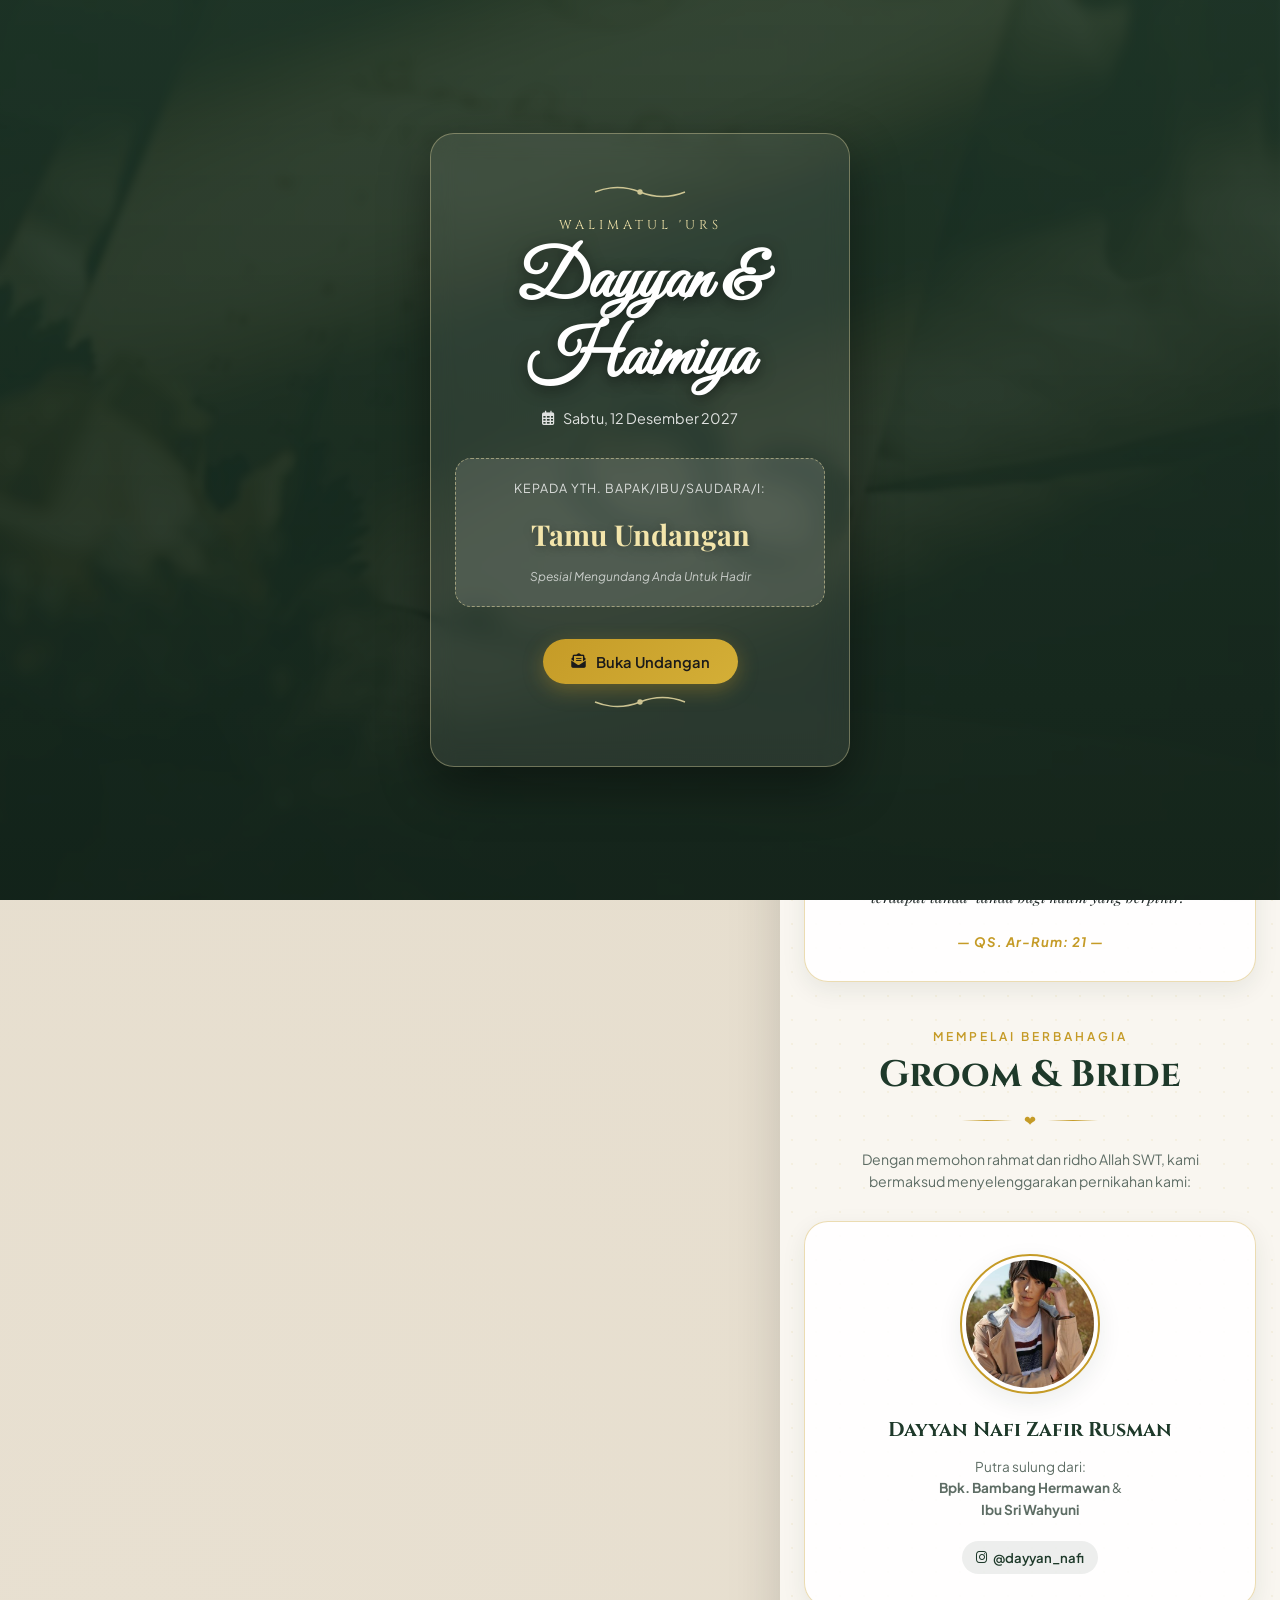
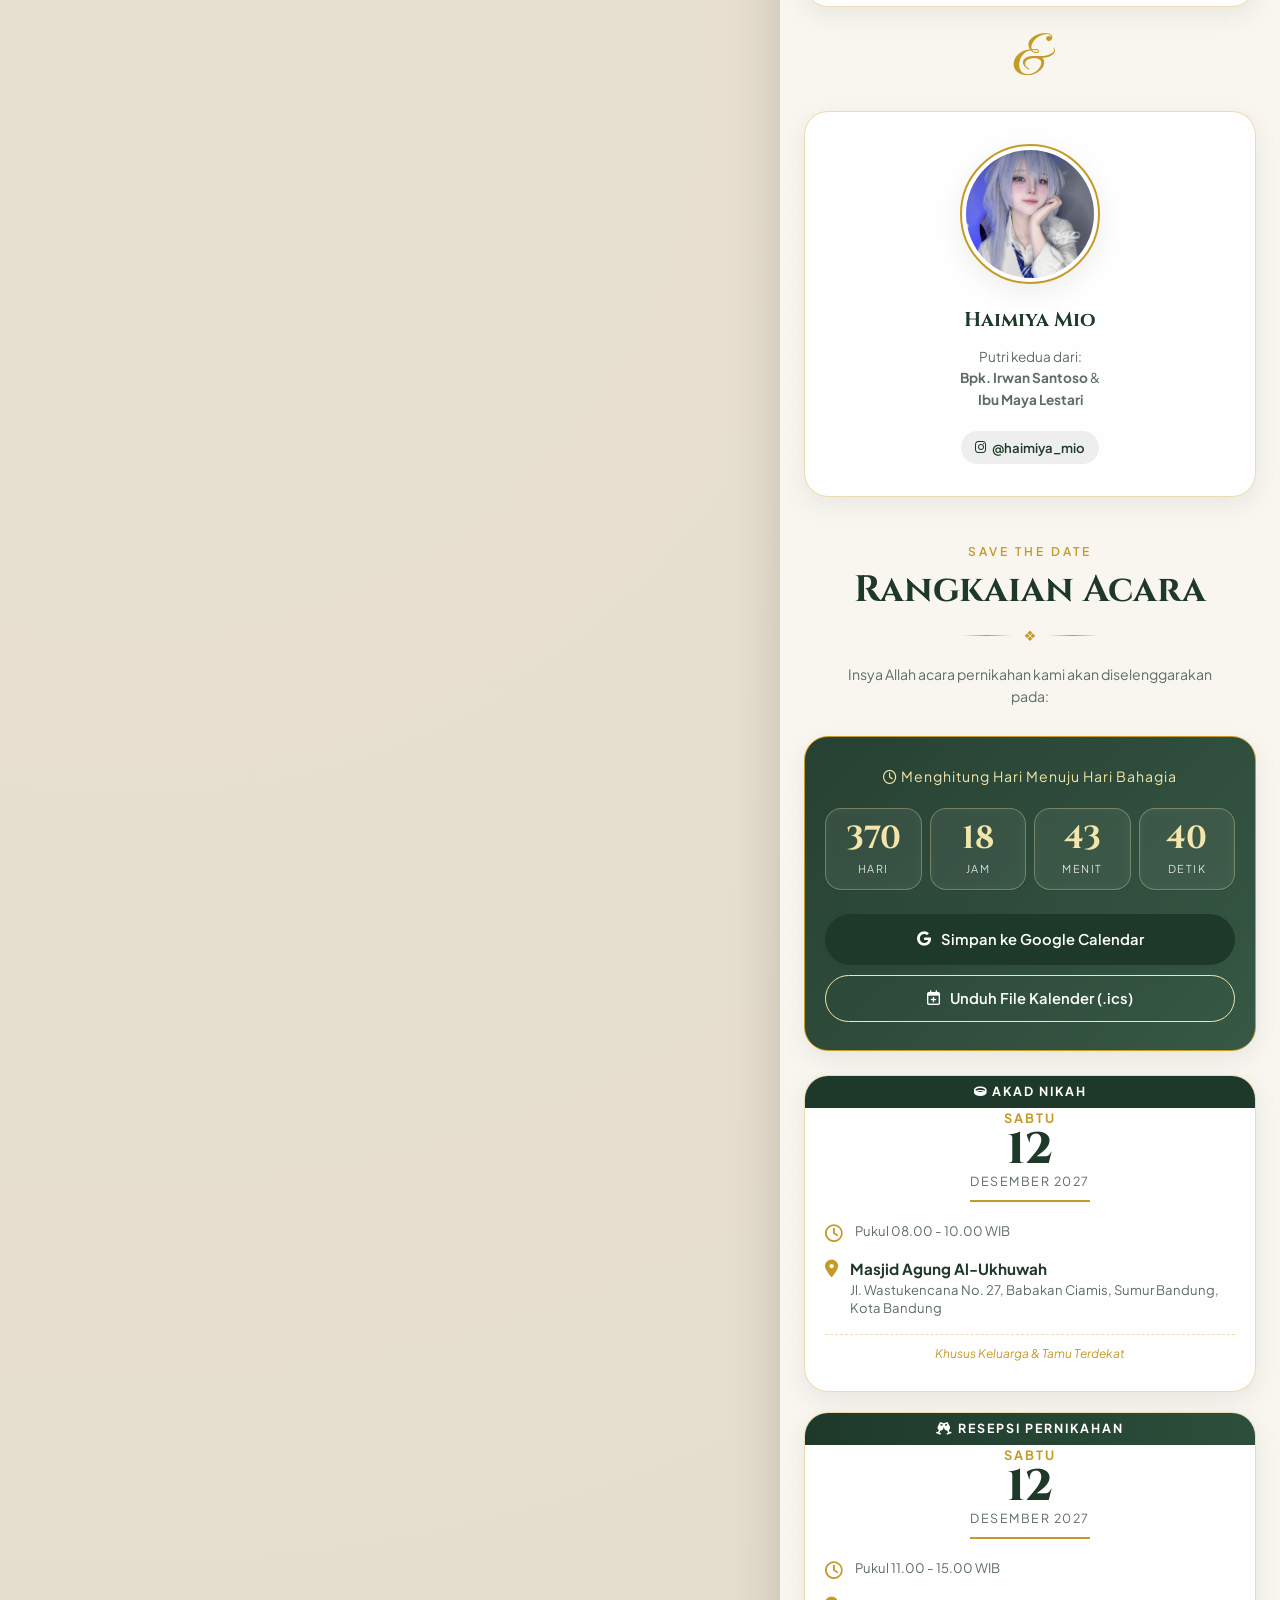
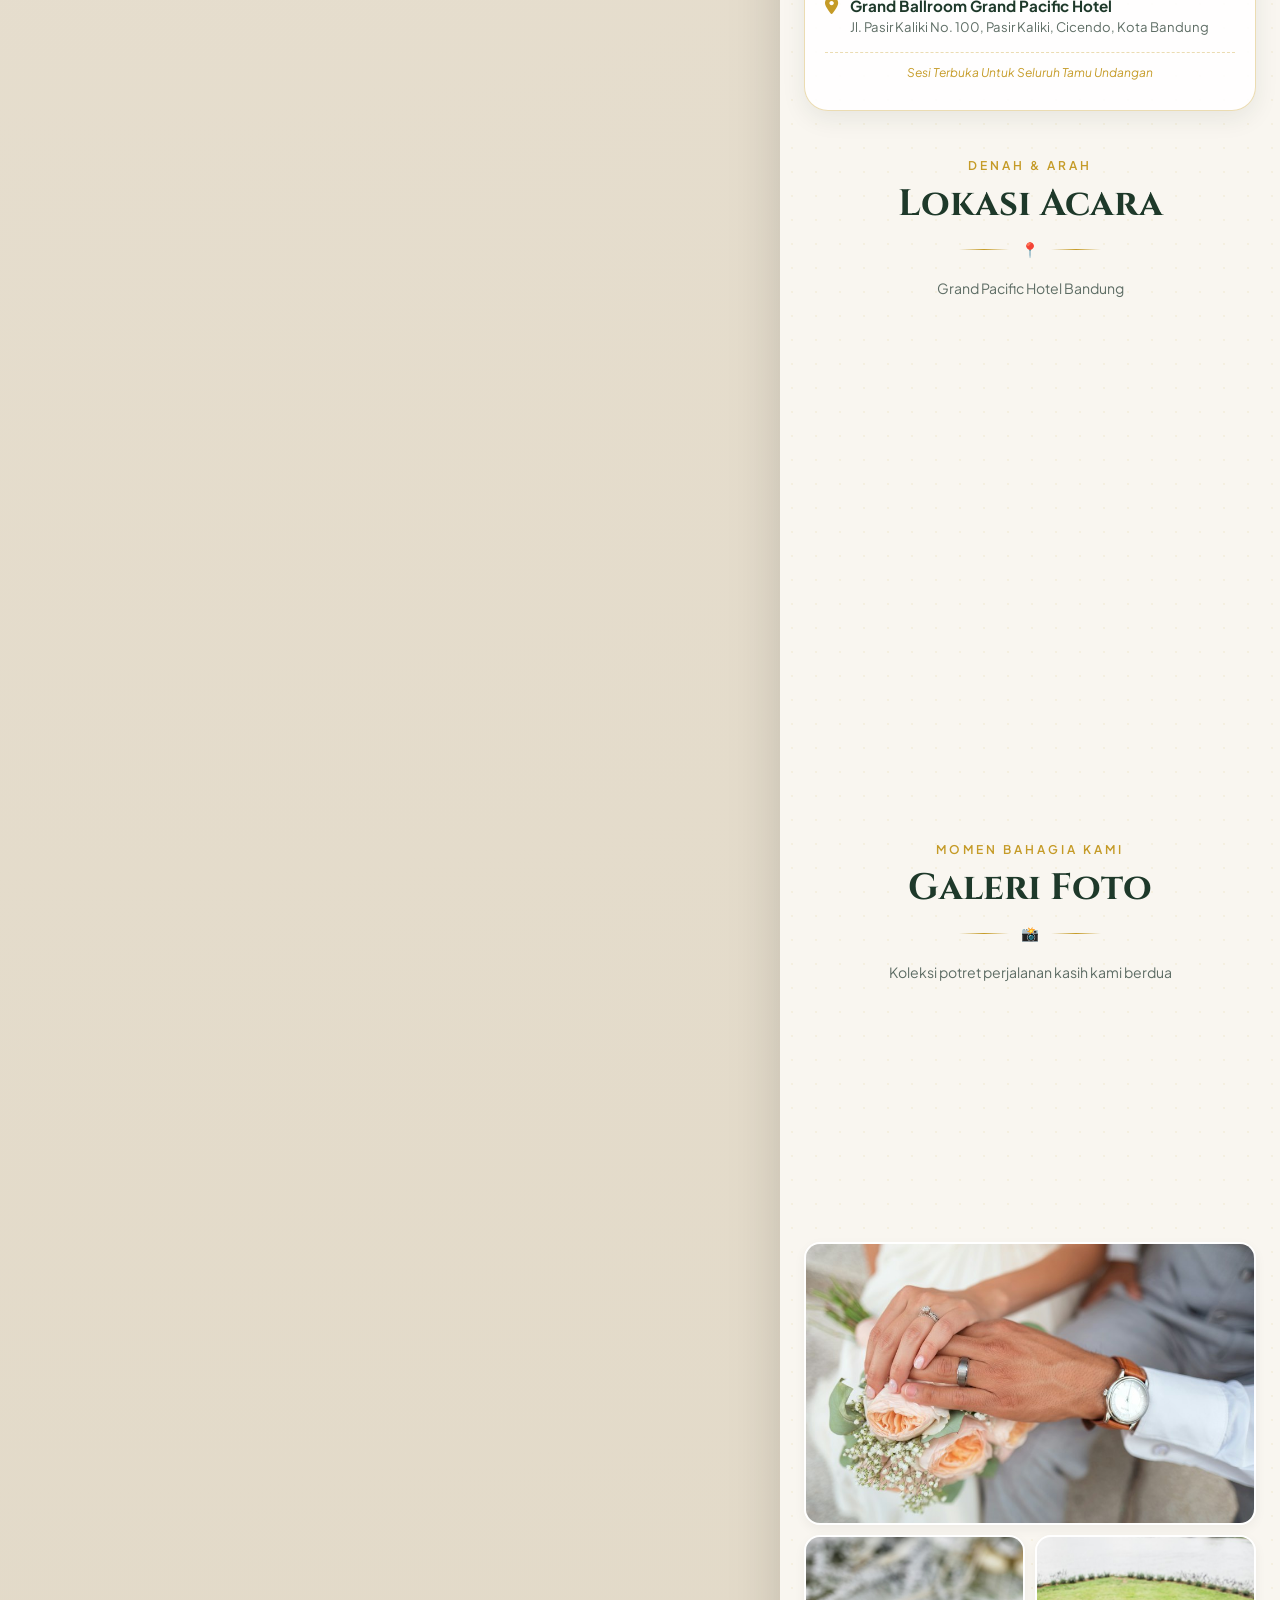
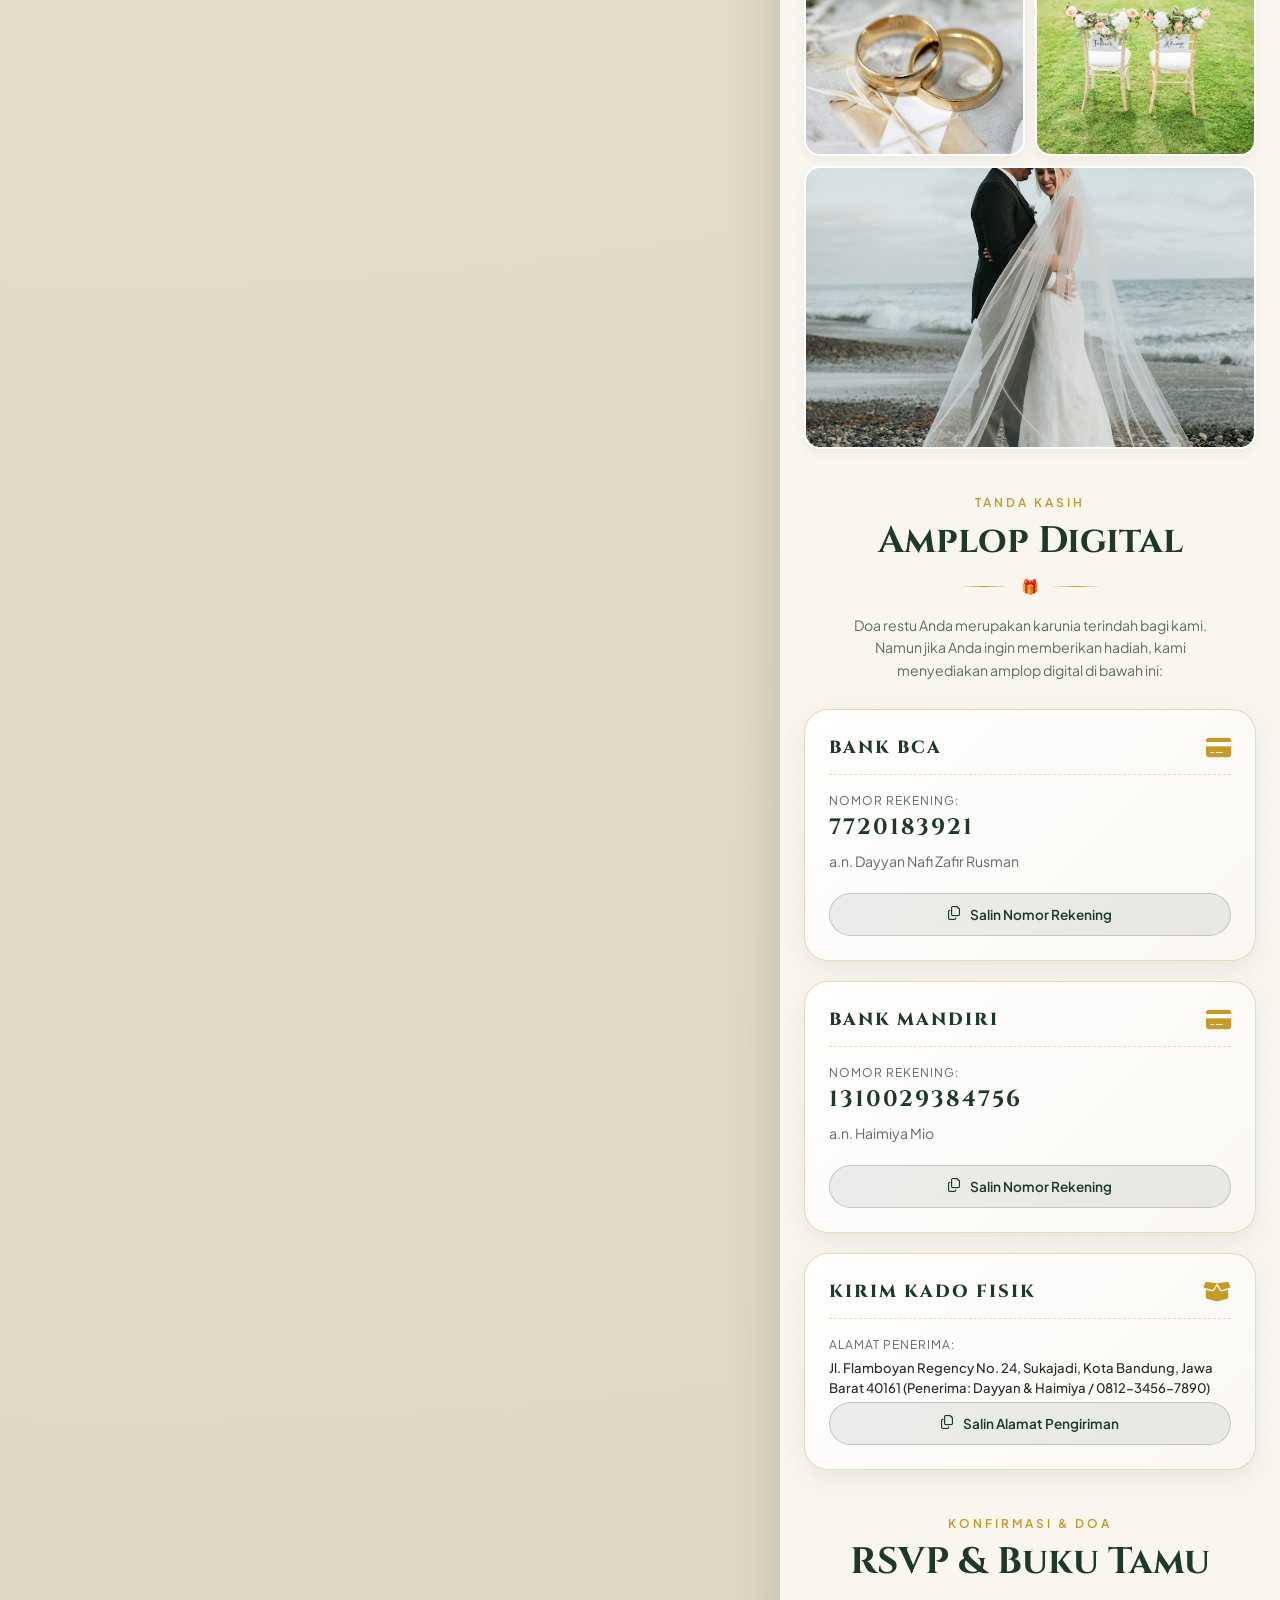
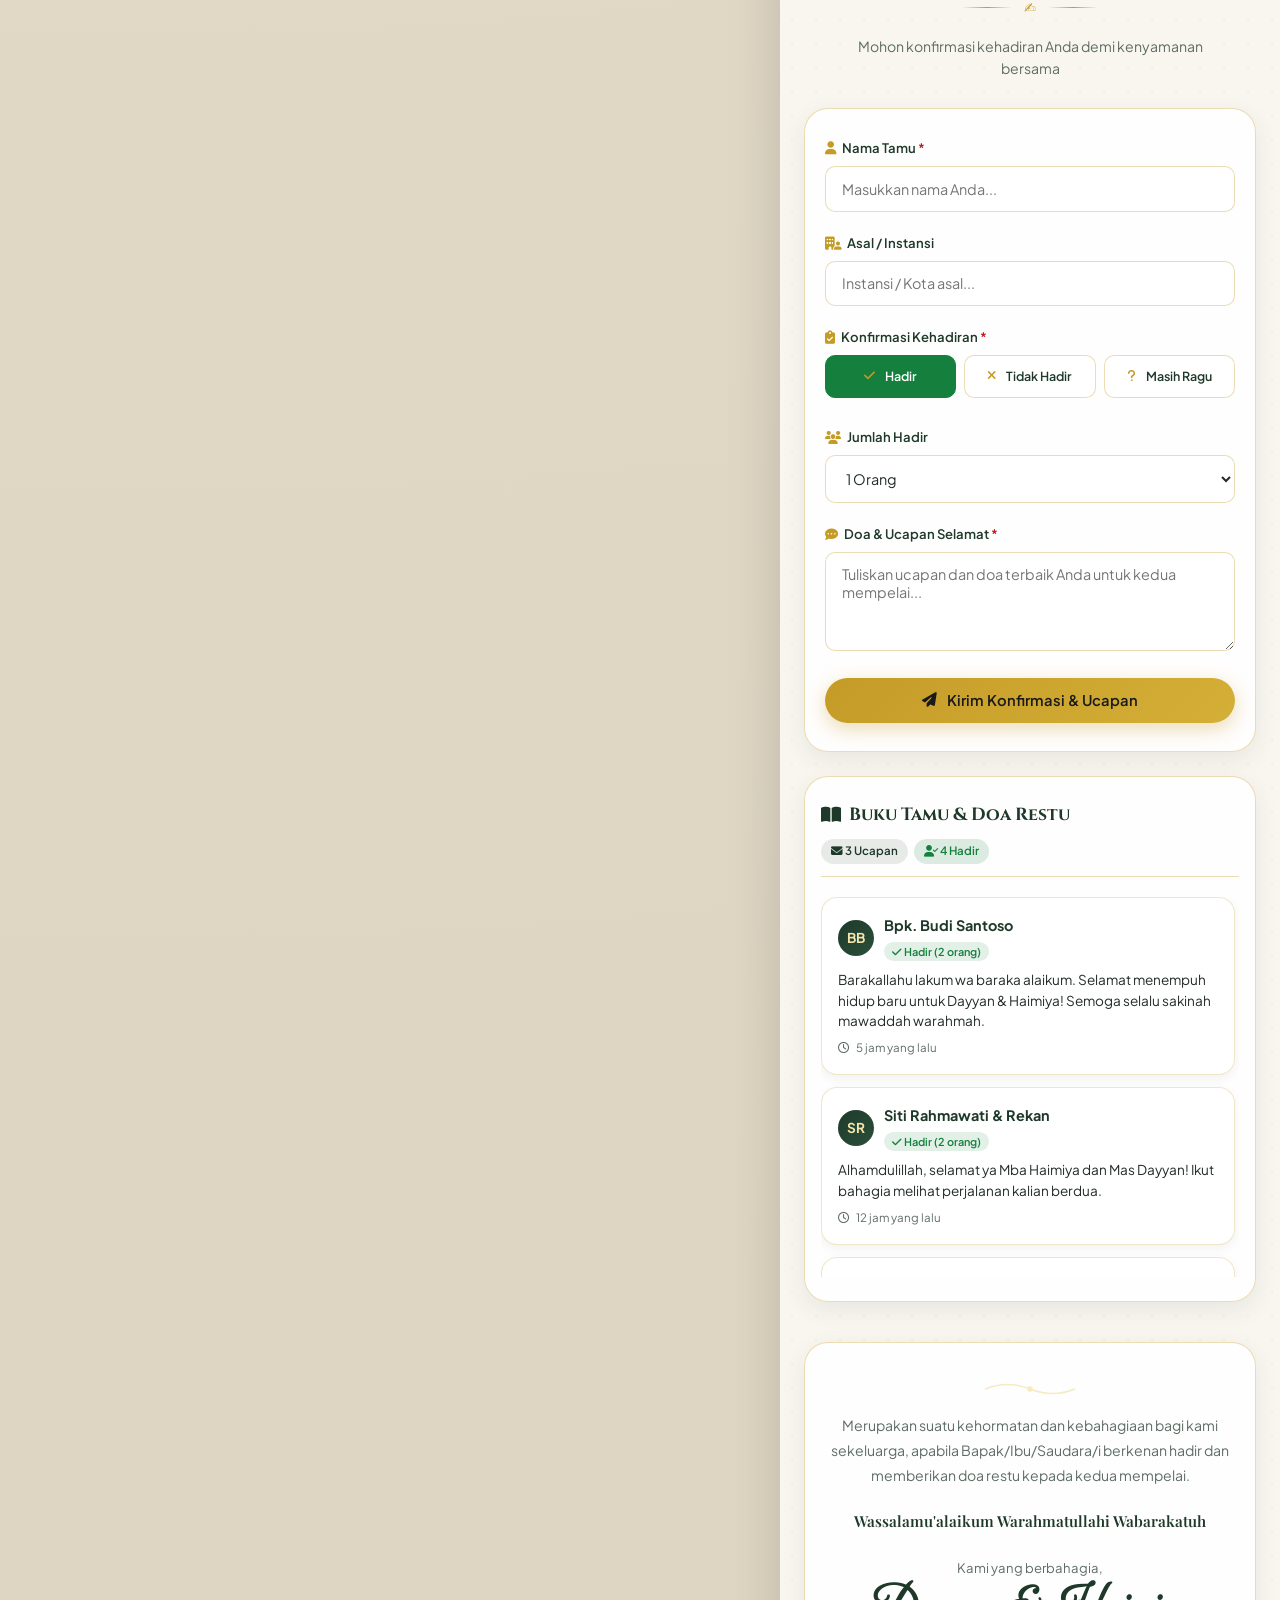
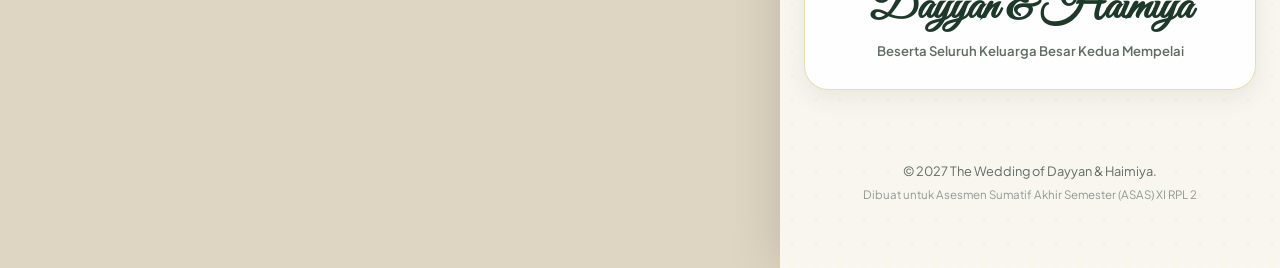
==== commit 13bb9a99: "feat: autofill rsvp name & origin via URL and Supabase ID" ====
--- a/index.html
+++ b/index.html
@@ -408,6 +408,11 @@
             <div class="form-group">
               <label for="rsvp-name"><i class="fa-solid fa-user"></i> Nama Tamu <span class="required">*</span></label>
               <input type="text" id="rsvp-name" name="name" class="form-input" placeholder="Masukkan nama Anda..." required>
+            </div>
+
+            <div class="form-group">
+              <label for="rsvp-origin"><i class="fa-solid fa-building-user"></i> Asal / Instansi</label>
+              <input type="text" id="rsvp-origin" name="origin" class="form-input" placeholder="Instansi / Kota asal...">
             </div>
 
             <div class="form-group">
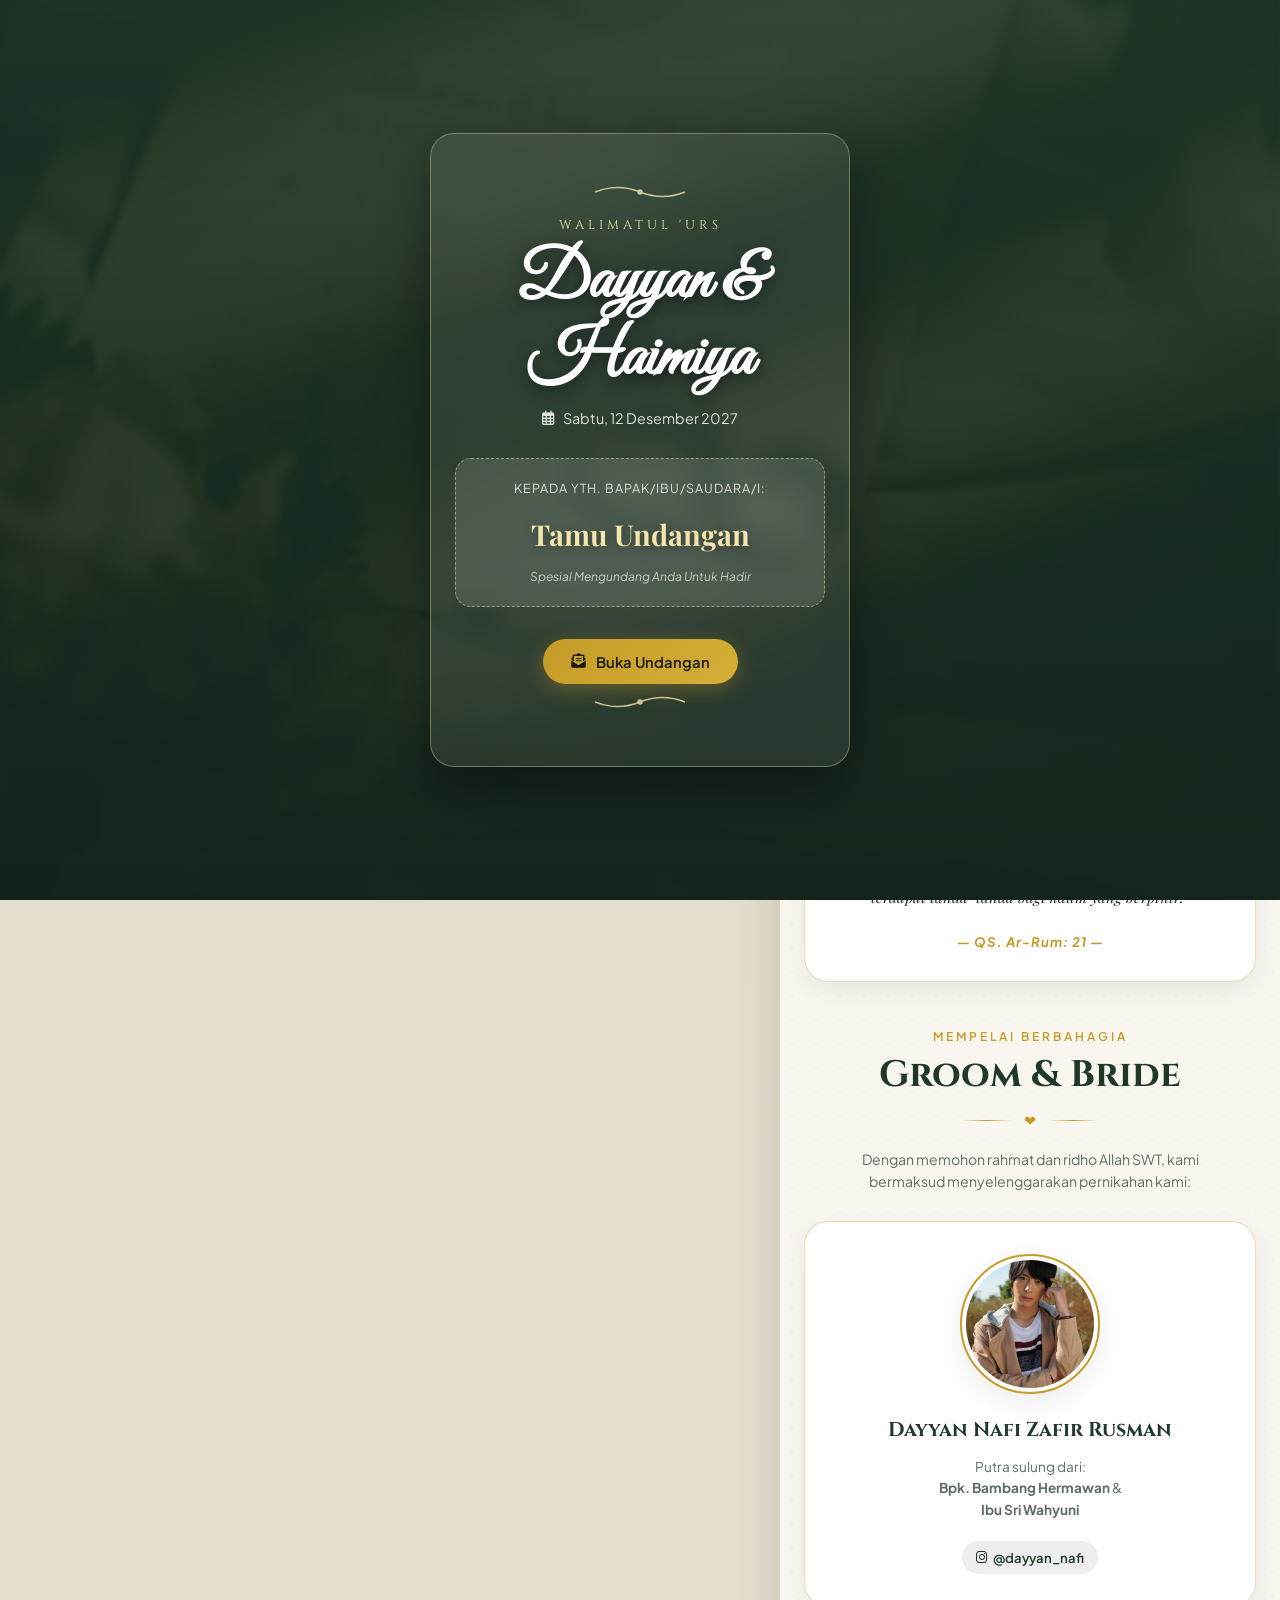
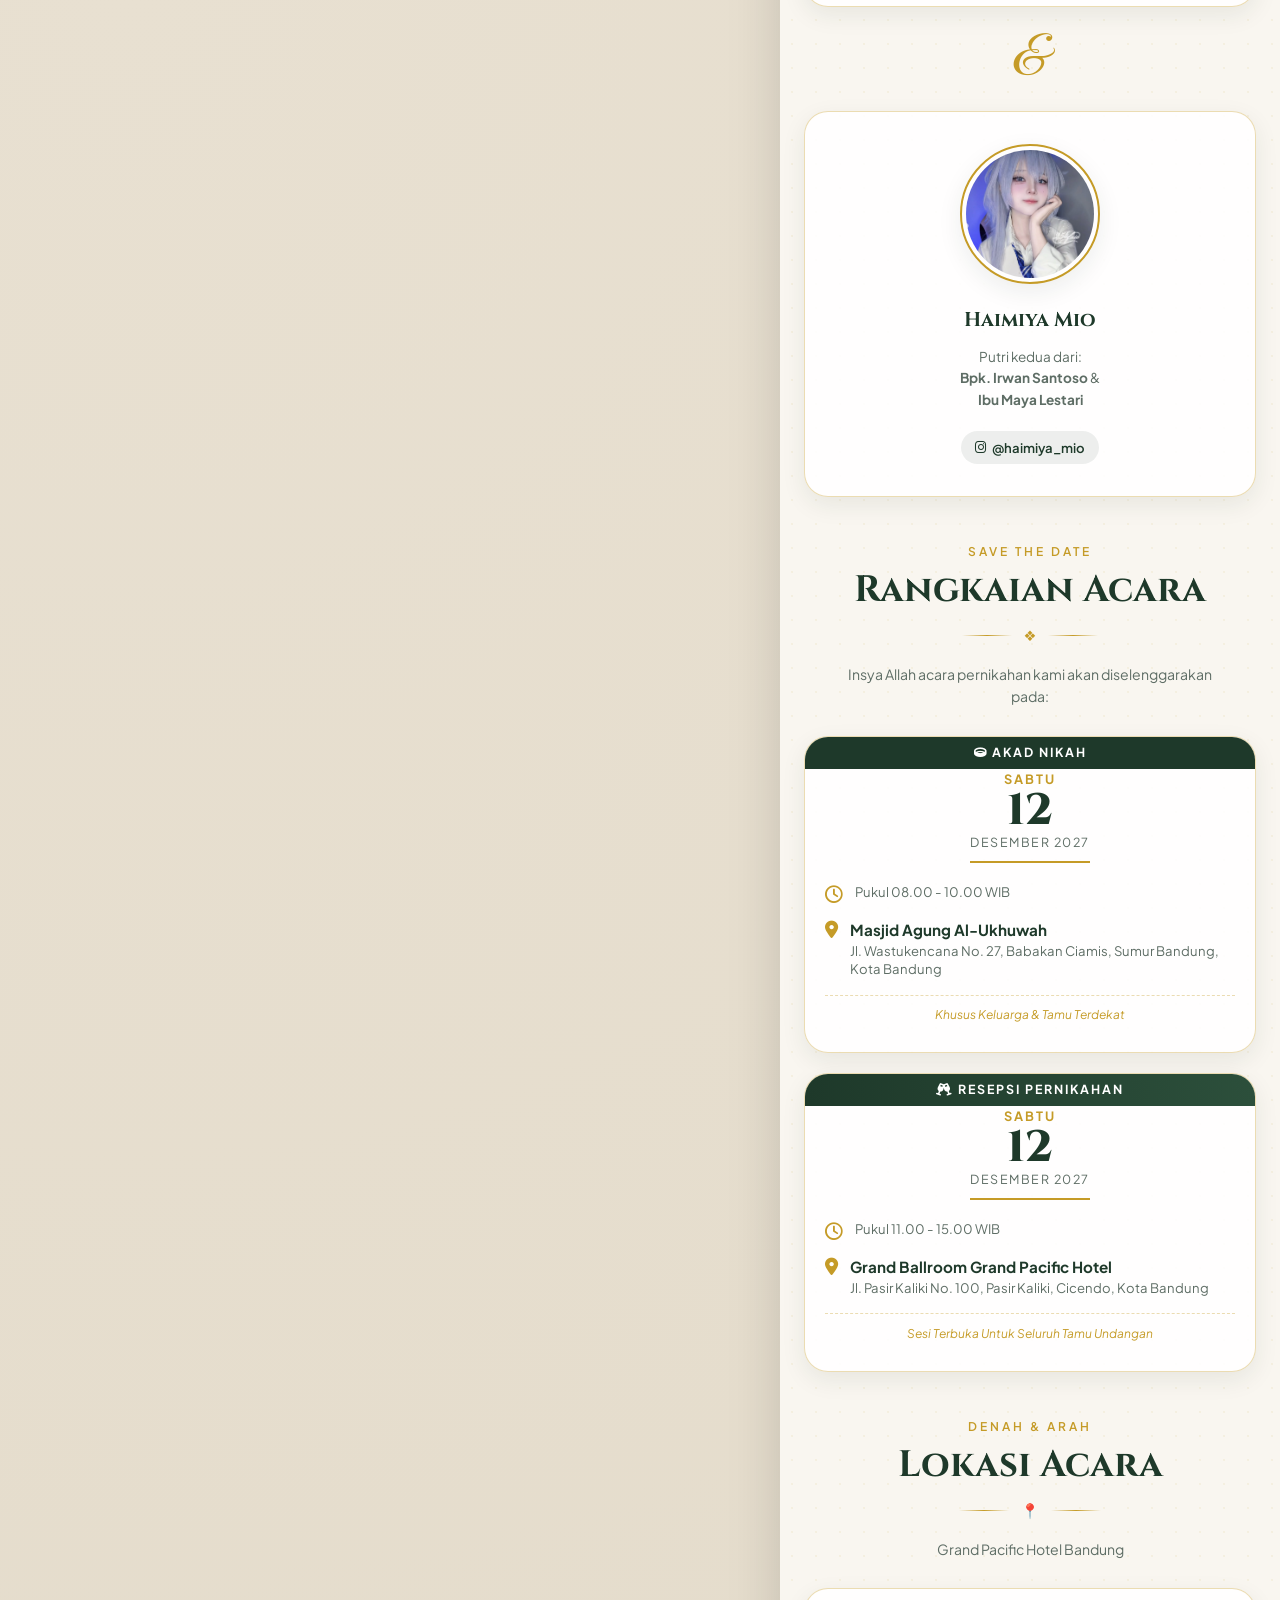
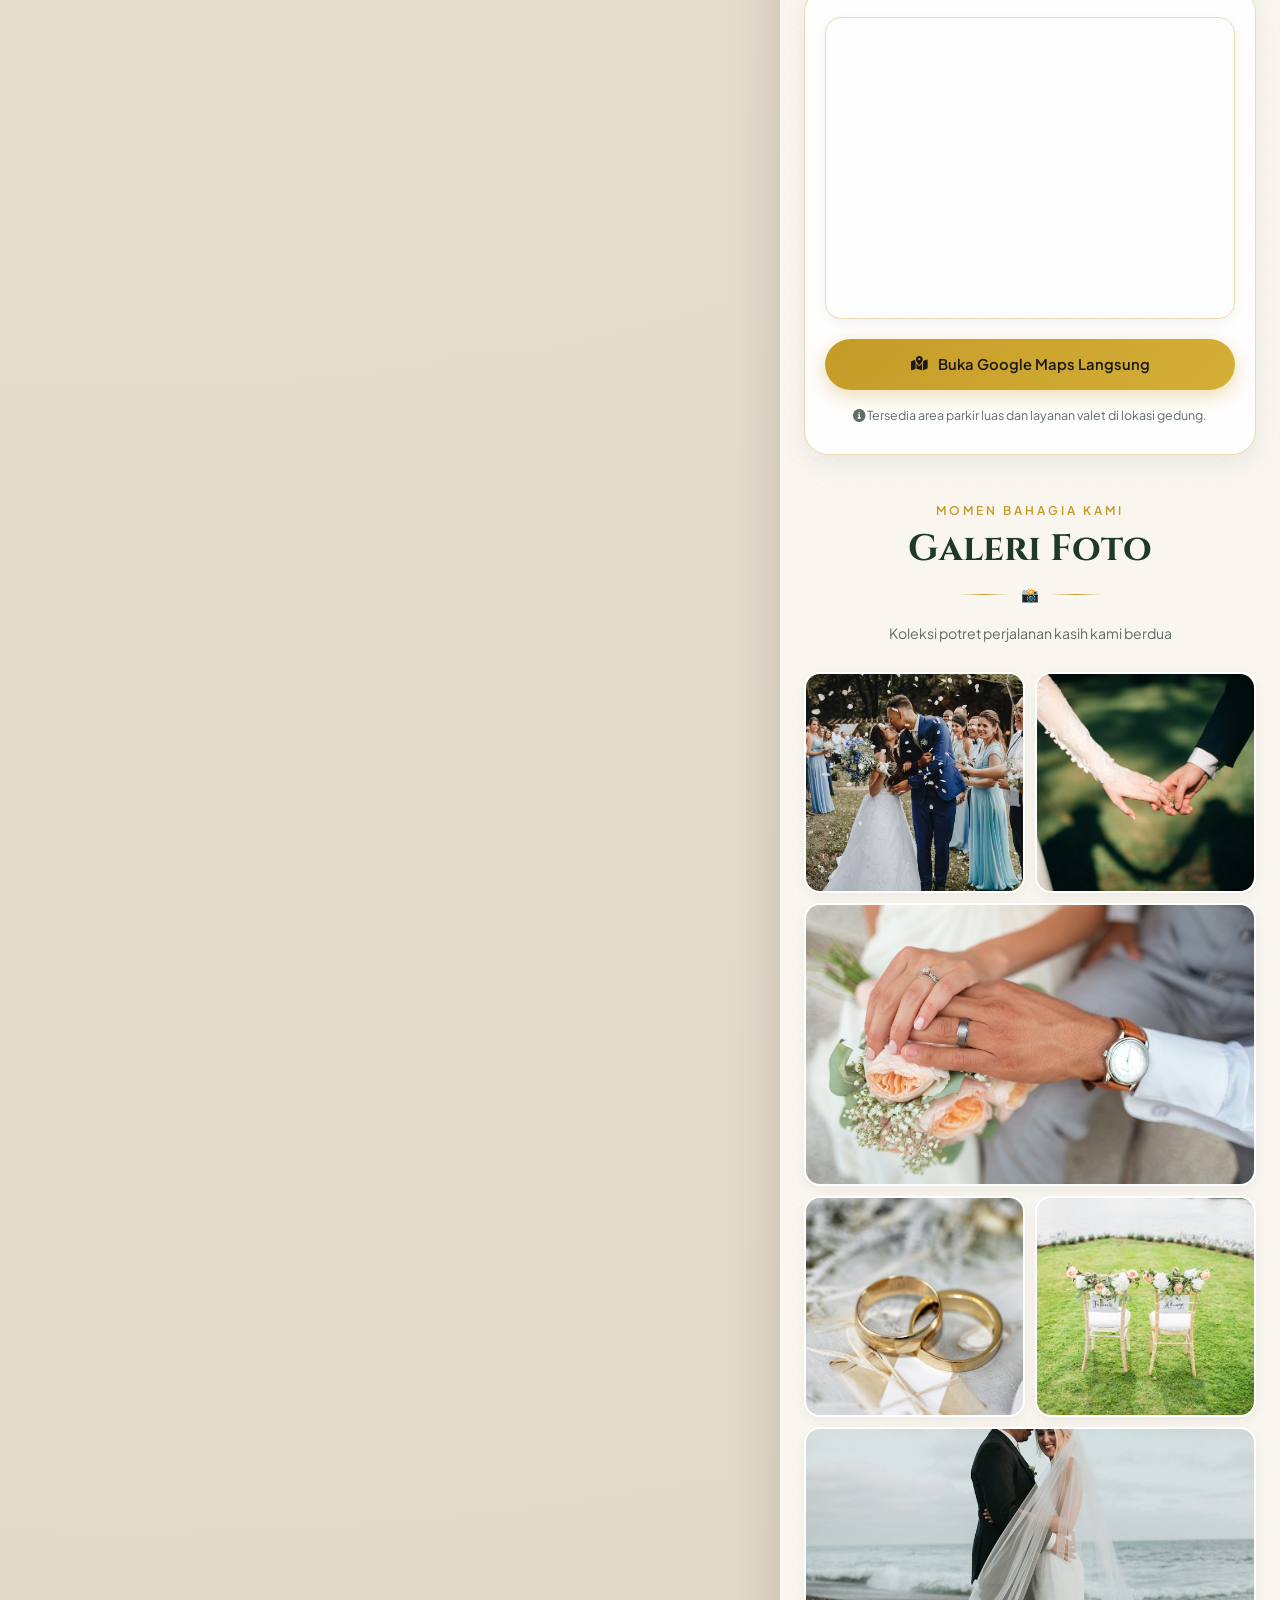
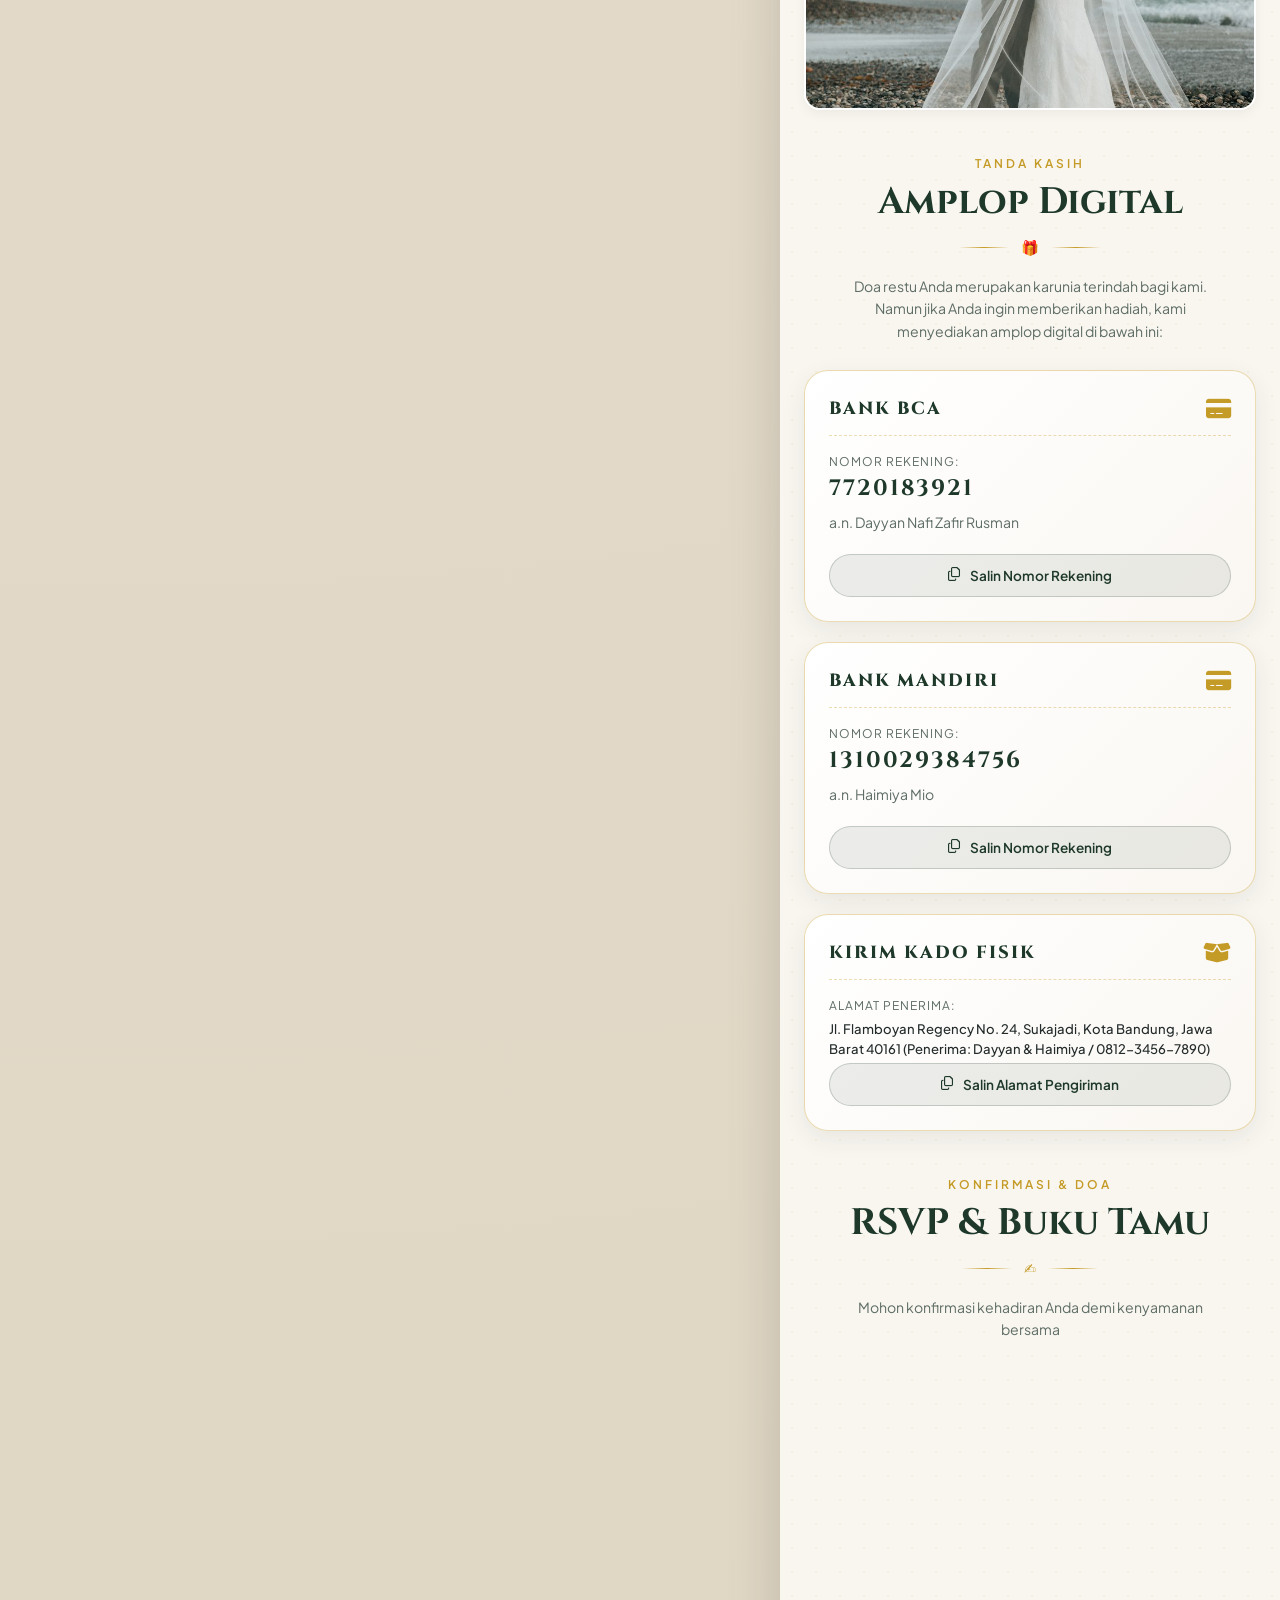
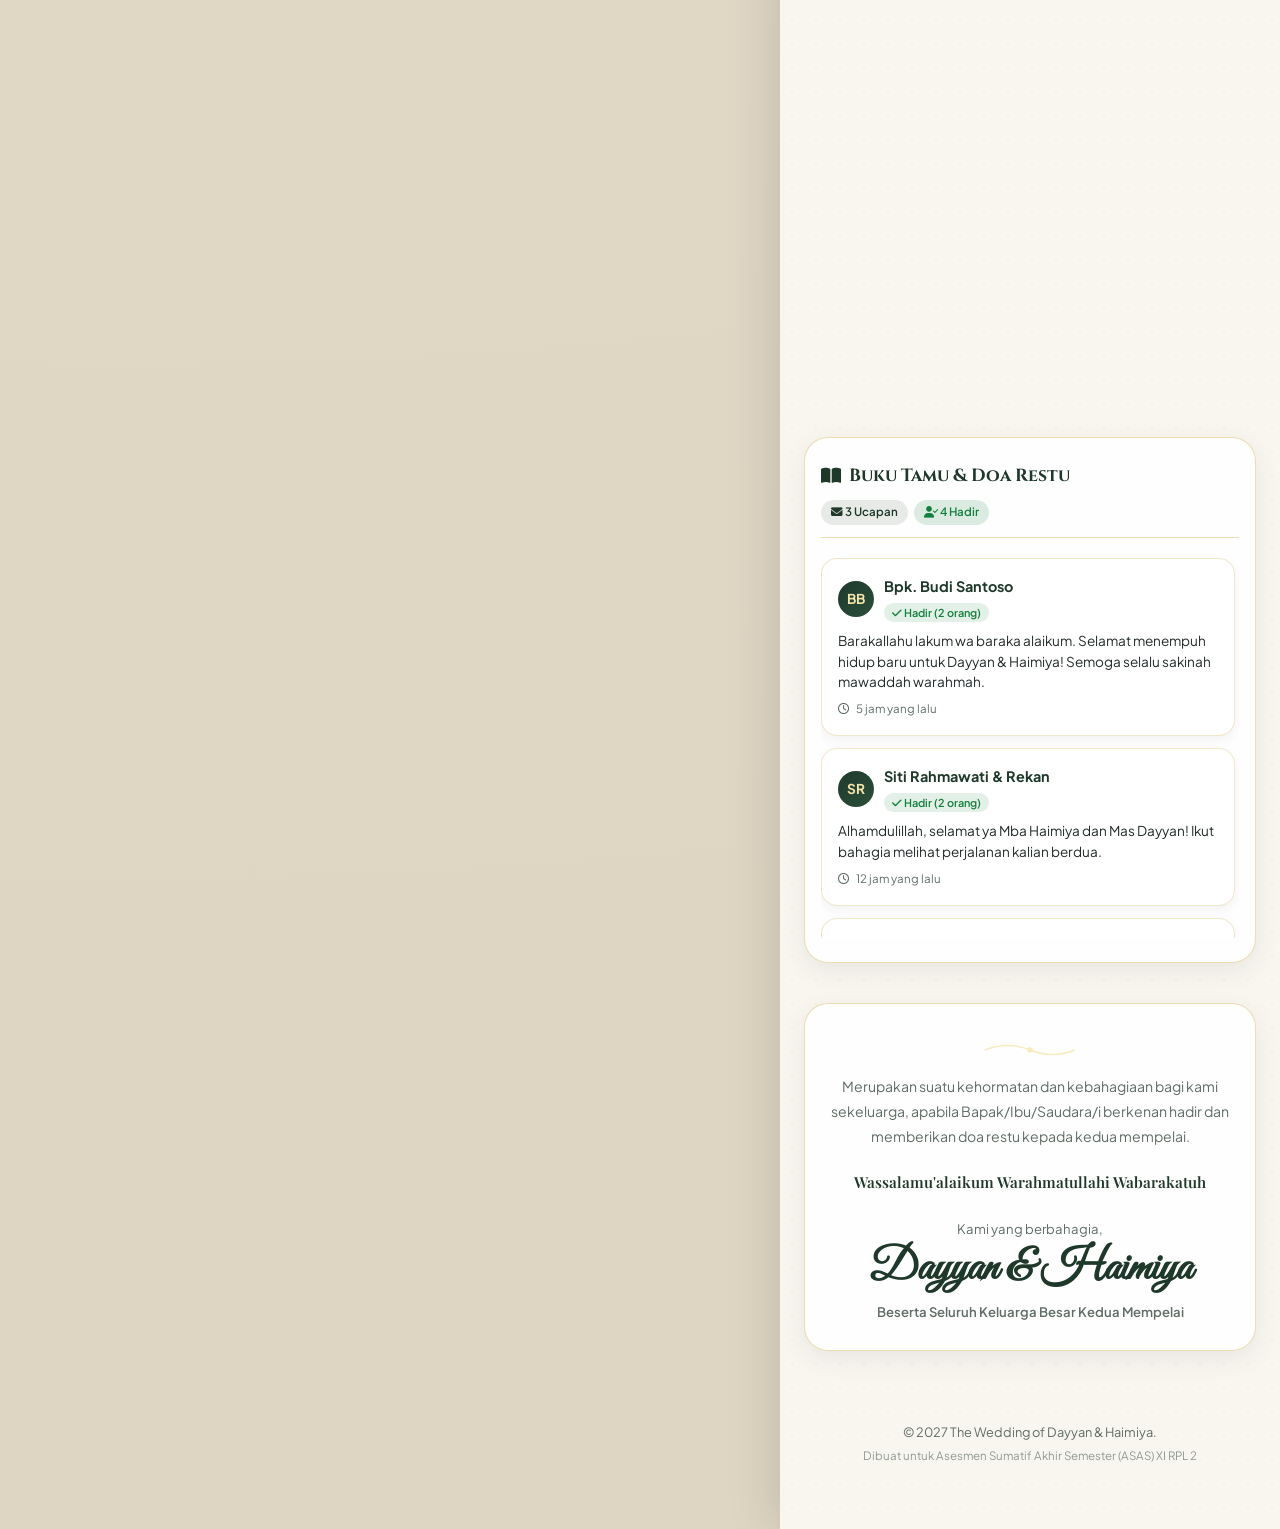
==== commit 1a57f8dc: "feat(desktop): pindahkan countdown timer ke kartu banner kiri pada tampilan desktop" ====
--- a/index.html
+++ b/index.html
@@ -79,12 +79,43 @@
 
   <div class="main-layout">
     
-    <aside class="desktop-side-banner" aria-hidden="true">
+    <aside class="desktop-side-banner">
       <div class="side-banner-content">
         <span class="banner-badge">Official Invitation</span>
         <h2>Dayyan &amp; Haimiya</h2>
         <p class="banner-quote">"Dan di antara tanda-tanda kebesaran-Nya ialah Dia menciptakan pasangan-pasangan untukmu dari jenismu sendiri..."</p>
         <div class="banner-date">12 . 12 . 2027</div>
+
+        <div class="countdown-container card-glass desktop-countdown">
+          <p class="countdown-heading"><i class="fa-regular fa-clock"></i> Menghitung Hari Menuju Hari Bahagia</p>
+          <div class="countdown-grid" data-target-date="2027-12-12T08:00:00+07:00">
+            <div class="countdown-box">
+              <span class="countdown-number" data-unit="days">00</span>
+              <span class="countdown-label">Hari</span>
+            </div>
+            <div class="countdown-box">
+              <span class="countdown-number" data-unit="hours">00</span>
+              <span class="countdown-label">Jam</span>
+            </div>
+            <div class="countdown-box">
+              <span class="countdown-number" data-unit="minutes">00</span>
+              <span class="countdown-label">Menit</span>
+            </div>
+            <div class="countdown-box">
+              <span class="countdown-number" data-unit="seconds">00</span>
+              <span class="countdown-label">Detik</span>
+            </div>
+          </div>
+
+          <div class="calendar-actions">
+            <a href="https://calendar.google.com/calendar/render?action=TEMPLATE&text=The+Wedding+of+Dayyan+%26+Haimiya&dates=20271212T010000Z/20271212T080000Z&details=Undangan+Pernikahan+Dayyan+dan+Haimiya+Mio.+Bertempat+di+Grand+Ballroom+Grand+Pacific+Hotel,+Bandung.&location=Grand+Pacific+Hotel,+Bandung" target="_blank" rel="noopener noreferrer" class="btn-secondary">
+              <i class="fa-brands fa-google"></i> Simpan ke Google Calendar
+            </a>
+            <button class="btn-outline btn-ics-calendar">
+              <i class="fa-regular fa-calendar-plus"></i> Unduh File Kalender (.ics)
+            </button>
+          </div>
+        </div>
       </div>
     </aside>
 
@@ -169,23 +200,23 @@
           <p class="section-desc">Insya Allah acara pernikahan kami akan diselenggarakan pada:</p>
         </div>
 
-        <div class="countdown-container card-glass animate-on-scroll">
+        <div class="countdown-container card-glass animate-on-scroll mobile-countdown">
           <p class="countdown-heading"><i class="fa-regular fa-clock"></i> Menghitung Hari Menuju Hari Bahagia</p>
           <div class="countdown-grid" id="countdown-timer" data-target-date="2027-12-12T08:00:00+07:00">
             <div class="countdown-box">
-              <span class="countdown-number" id="days">00</span>
+              <span class="countdown-number" id="days" data-unit="days">00</span>
               <span class="countdown-label">Hari</span>
             </div>
             <div class="countdown-box">
-              <span class="countdown-number" id="hours">00</span>
+              <span class="countdown-number" id="hours" data-unit="hours">00</span>
               <span class="countdown-label">Jam</span>
             </div>
             <div class="countdown-box">
-              <span class="countdown-number" id="minutes">00</span>
+              <span class="countdown-number" id="minutes" data-unit="minutes">00</span>
               <span class="countdown-label">Menit</span>
             </div>
             <div class="countdown-box">
-              <span class="countdown-number" id="seconds">00</span>
+              <span class="countdown-number" id="seconds" data-unit="seconds">00</span>
               <span class="countdown-label">Detik</span>
             </div>
           </div>
@@ -195,7 +226,7 @@
             <a id="btn-google-calendar" href="https://calendar.google.com/calendar/render?action=TEMPLATE&text=The+Wedding+of+Dayyan+%26+Haimiya&dates=20271212T010000Z/20271212T080000Z&details=Undangan+Pernikahan+Dayyan+dan+Haimiya+Mio.+Bertempat+di+Grand+Ballroom+Grand+Pacific+Hotel,+Bandung.&location=Grand+Pacific+Hotel,+Bandung" target="_blank" rel="noopener noreferrer" class="btn-secondary">
               <i class="fa-brands fa-google"></i> Simpan ke Google Calendar
             </a>
-            <button id="btn-ics-calendar" class="btn-outline">
+            <button id="btn-ics-calendar" class="btn-outline btn-ics-calendar">
               <i class="fa-regular fa-calendar-plus"></i> Unduh File Kalender (.ics)
             </button>
           </div>
--- a/style.css
+++ b/style.css
@@ -102,57 +102,80 @@
     flex: 1;
     align-items: center;
     justify-content: center;
-    padding: 3rem;
+    padding: 2rem;
     position: sticky;
     top: 0;
     height: 100vh;
     background: linear-gradient(135deg, rgba(30, 57, 42, 0.95), rgba(44, 79, 59, 0.92)), url('images/hero-bg.jpg') center/cover no-repeat;
     color: #fff;
     text-align: center;
+    overflow-y: auto;
   }
 
   .side-banner-content {
-    max-width: 440px;
-    padding: 2rem;
+    max-width: 460px;
+    width: 100%;
+    padding: 2rem 1.8rem;
     border: 1px solid var(--color-border-gold);
     border-radius: var(--radius-lg);
-    background: rgba(0, 0, 0, 0.25);
-    backdrop-filter: blur(8px);
+    background: rgba(0, 0, 0, 0.3);
+    backdrop-filter: blur(10px);
+    box-shadow: 0 10px 30px rgba(0, 0, 0, 0.35);
   }
 
   .banner-badge {
     display: inline-block;
-    padding: 6px 18px;
-    font-size: 0.75rem;
-    letter-spacing: 3px;
+    padding: 5px 16px;
+    font-size: 0.72rem;
+    letter-spacing: 2.5px;
     text-transform: uppercase;
     color: var(--color-gold-light);
     border: 1px solid var(--color-secondary);
     border-radius: var(--radius-full);
-    margin-bottom: 1.5rem;
+    margin-bottom: 1rem;
   }
 
   .side-banner-content h2 {
     font-family: var(--font-script);
-    font-size: 4rem;
+    font-size: clamp(2.6rem, 3.2vw, 3.6rem);
     color: #fff;
-    margin-bottom: 1rem;
+    margin-bottom: 0.5rem;
     text-shadow: 0 4px 15px rgba(0, 0, 0, 0.4);
   }
 
   .banner-quote {
-    font-size: 0.95rem;
+    font-size: 0.88rem;
     font-style: italic;
     color: rgba(255, 255, 255, 0.85);
-    line-height: 1.8;
-    margin-bottom: 2rem;
+    line-height: 1.6;
+    margin-bottom: 1rem;
   }
 
   .banner-date {
     font-family: var(--font-heading);
     letter-spacing: 6px;
-    font-size: 1.25rem;
+    font-size: 1.15rem;
     color: var(--color-gold-light);
+    margin-bottom: 1.25rem;
+  }
+
+  .desktop-countdown {
+    margin-bottom: 0 !important;
+    background: rgba(0, 0, 0, 0.25) !important;
+    border: 1px solid rgba(212, 175, 55, 0.35) !important;
+    padding: 1.25rem 1rem !important;
+  }
+
+  .desktop-countdown .countdown-heading {
+    margin-bottom: 0.85rem;
+  }
+
+  .desktop-countdown .countdown-grid {
+    margin-bottom: 1rem;
+  }
+
+  .event-section .mobile-countdown {
+    display: none !important;
   }
 }
 
